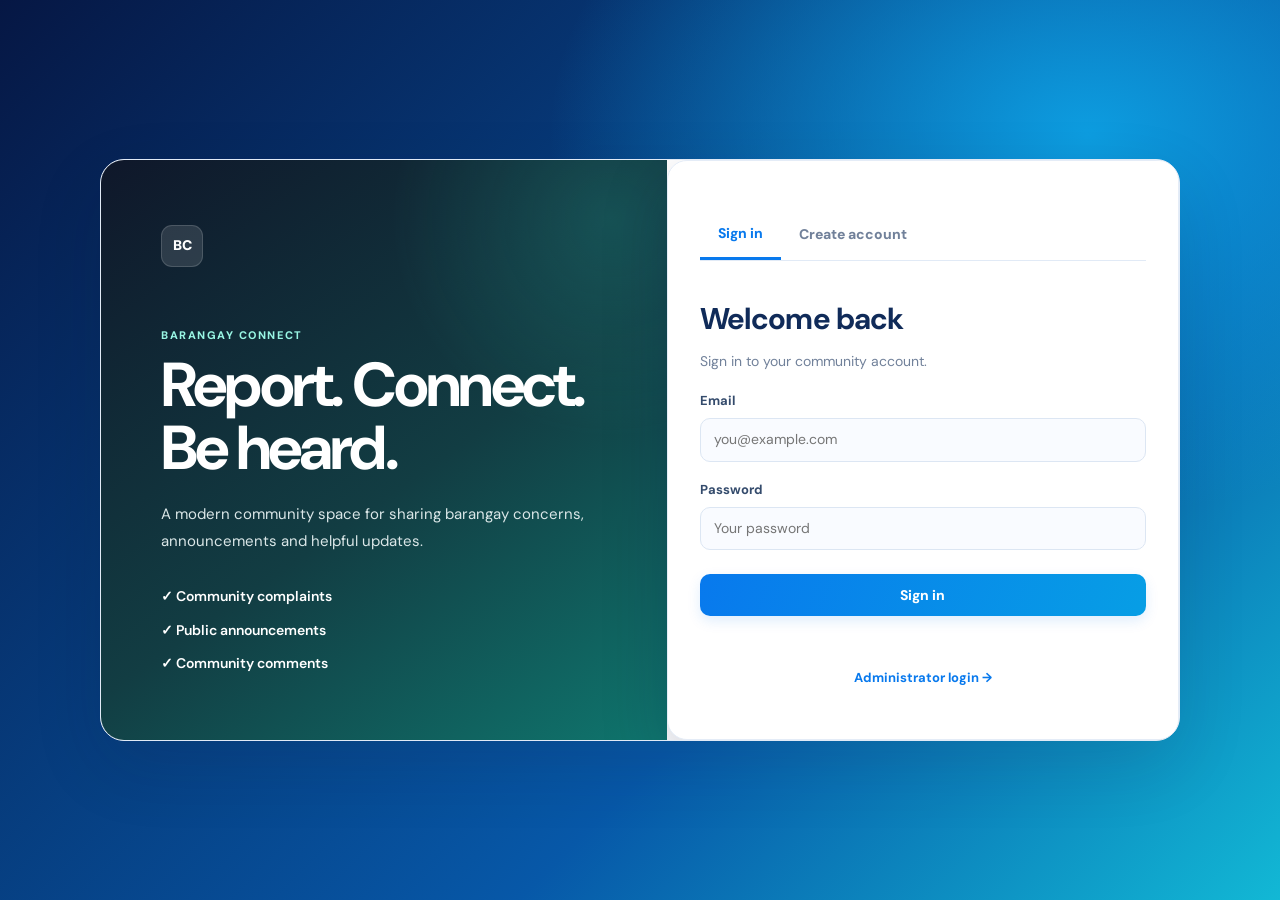
==== frontend/index.html @ c92328ee "Initial Barangay Connect project" ====
<!DOCTYPE html>
<html lang="en">
<head>
  <meta charset="UTF-8">
  <meta name="viewport" content="width=device-width, initial-scale=1.0">
  <title>Barangay Connect</title>
  <link rel="stylesheet" href="style.css">
    <link rel="stylesheet" href="bc-redesign.css">
    <link rel="preconnect" href="https://fonts.googleapis.com">
    <link rel="preconnect" href="https://fonts.gstatic.com" crossorigin>
    <link href="https://fonts.googleapis.com/css2?family=DM+Sans:wght@400;500;600;700;800&display=swap" rel="stylesheet">
</head>
<body class="auth-page">
  <main class="auth-shell">
    <section class="brand-panel">
      <div class="brand-mark">BC</div>
      <p class="eyebrow">BARANGAY CONNECT</p>
      <h1>Report. Connect.<br>Be heard.</h1>
      <p class="brand-copy">A modern community space for sharing barangay concerns, announcements and helpful updates.</p>
      <div class="brand-points">
        <span>✓ Community complaints</span>
        <span>✓ Public announcements</span>
        <span>✓ Community comments</span>
      </div>
    </section>

    <section class="auth-card">
        <div class="tabs">
            <button class="tab active" id="loginTab">Sign in</button>
            <button class="tab" id="registerTab">Create account</button>
        </div>

        <form id="loginForm">
            <h2>Welcome back</h2>
            <p class="muted">Sign in to your community account.</p>
            <label>Email</label>
            <input id="loginEmail" type="email" required placeholder="you@example.com">
            <label>Password</label>
            <input id="loginPassword" type="password" required placeholder="Your password">
            <button class="primary-btn" type="submit">Sign in</button>
            <p class="form-message" id="loginMessage"></p>
        </form>

        <form id="registerForm" class="hidden">
            <h2>Join your community</h2>
            <p class="muted">Create an account to post complaints and comments.</p>
            <label>Full name</label>
            <input id="registerName" required maxlength="80" placeholder="Juan Dela Cruz">
            <label>Email</label>
            <input id="registerEmail" type="email" required placeholder="you@example.com">
            <label>Password</label>
            <input id="registerPassword" type="password" required minlength="6" placeholder="At least 6 characters">
            <button class="primary-btn" type="submit">Create account</button>
            <p class="form-message" id="registerMessage"></p>
        </form>
        <a class="admin-link" href="admin.html">Administrator login →</a>
    </section>
  </main>
  <script src="config.js"></script>
  <script src="auth.js"></script>
</body>
</html>
---- frontend/style.css ----
/* =========================================================
   BARANGAY CONNECT
   PROFESSIONAL CIVIC DESIGN
   Navy � Teal � Emerald
   ========================================================= */

:root {
    --primary: #111111;
    --primary-dark: #000000;
    --primary-light: #f3f3f3;
    --primary-soft: #f7f7f7;
    --navy: #0a0a0a;
    --navy-light: #1a1a1a;
    --navy-soft: #2b2b2b;
    --success: #166534;
    --warning: #92400e;
    --danger: #b91c1c;
    --bg: #f4f4f5;
    --card: #ffffff;
    --ink: #111111;
    --text: #333333;
    --muted: #737373;
    --line: #e4e4e7;
    --soft: #fafafa;
    --radius: 14px;
    --radius-small: 9px;
    --sidebar-width: 240px;
    --topbar-height: 68px;
    --shadow-sm: 0 2px 8px rgba(0, 0, 0, 0.06);
    --shadow-md: 0 8px 24px rgba(0, 0, 0, 0.08);
    --shadow-lg: 0 18px 45px rgba(0, 0, 0, 0.12);
}


/* =========================================================
   RESET
   ========================================================= */

* {
    box-sizing: border-box;
}

html {
    scroll-behavior: smooth;
}

body {
    margin: 0;
    min-height: 100vh;
    background: #181818;
    color: var(--ink);
    font-family: Inter, "Segoe UI", Roboto, Arial, sans-serif;
    font-size: 14px;
    line-height: 1.55;
}

button,
input,
textarea,
select {
    font: inherit;
}

button {
    cursor: pointer;
}

img {
    max-width: 100%;
    display: block;
}

a {
    color: inherit;
    text-decoration: none;
}

.hidden {
    display: none !important;
}

.muted {
    color: var(--muted);
}


/* =========================================================
   GENERAL
   ========================================================= */

.eyebrow {
    margin: 0 0 9px;
    color: var(--primary);
    font-size: 11px;
    font-weight: 800;
    letter-spacing: .14em;
    text-transform: uppercase;
}

.card {
    background: #242424;
    border: 1px solid #353535;
    border-radius: var(--radius);
    box-shadow: var(--shadow-sm);
}


/* =========================================================
   AUTH / LANDING
   ========================================================= */

.auth-page {
    min-height: 100vh;
    display: grid;
    place-items: center;
    padding: 30px;
    background: radial-gradient( circle at 10% 15%, rgba(20, 184, 166, .10), transparent 30% ), radial-gradient( circle at 90% 85%, rgba(15, 118, 110, .08), transparent 30% ), #f3f6f8;
}

.auth-shell {
    width: min(1080px, 100%);
    display: grid;
    grid-template-columns: 1.05fr .95fr;
    overflow: hidden;
    background: #fff;
    border: 1px solid var(--line);
    border-radius: 24px;
    box-shadow: 0 25px 70px rgba(15, 23, 42, .12);
}

.brand-panel {
    padding: 65px 60px;
    color: white;
    background: radial-gradient( circle at 90% 10%, rgba(45, 212, 191, .18), transparent 30% ), linear-gradient( 145deg, #0f172a, #123d43 55%, #0f766e );
}

.brand-mark,
.top-brand span {
    width: 42px;
    height: 42px;
    display: inline-grid;
    place-items: center;
    border-radius: 11px;
    background: rgba(255,255,255,.12);
    border: 1px solid rgba(255,255,255,.15);
    font-weight: 900;
}

.brand-panel .eyebrow {
    margin-top: 60px;
    color: #99f6e4;
}

.brand-panel h1 {
    margin: 0 0 22px;
    font-size: clamp(40px, 5vw, 62px);
    line-height: 1.02;
    letter-spacing: -.045em;
}

.brand-copy {
    max-width: 450px;
    color: #dbe7e8;
    font-size: 15px;
    line-height: 1.75;
}

.brand-points {
    display: grid;
    gap: 12px;
    margin-top: 32px;
    color: white;
    font-weight: 600;
}

    .brand-points div {
        display: flex;
        align-items: center;
        gap: 9px;
    }

.auth-card {
    padding: 55px;
    display: flex;
    flex-direction: column;
    justify-content: center;
}

    .auth-card h2 {
        margin: 15px 0 6px;
        font-size: 30px;
        line-height: 1.2;
        letter-spacing: -.03em;
    }

.tabs {
    display: flex;
    margin-bottom: 25px;
    border-bottom: 1px solid var(--line);
}

.tab {
    padding: 12px 18px;
    border: 0;
    border-bottom: 2px solid transparent;
    background: transparent;
    color: var(--muted);
    font-weight: 800;
}

    .tab:hover {
        color: var(--primary);
    }

    .tab.active {
        color: var(--primary);
        border-bottom-color: var(--primary);
    }


/* =========================================================
   FORMS
   ========================================================= */

label {
    display: block;
    margin: 18px 0 7px;
    color: var(--text);
    font-size: 13px;
    font-weight: 700;
}

input,
textarea,
select {
    width: 100%;
    border: 1px solid var(--line);
    border-radius: 10px;
    outline: none;
    background: #fbfcfd;
    color: var(--ink);
    transition: border-color .2s ease, box-shadow .2s ease, background .2s ease;
}

input,
select {
    min-height: 42px;
    padding: 10px 13px;
}

textarea {
    min-height: 130px;
    padding: 13px 14px;
    resize: vertical;
}

    input:focus,
    textarea:focus,
    select:focus {
        border-color: #5eead4;
        background: white;
        box-shadow: 0 0 0 4px rgba(13, 148, 136, .09);
    }

.form-message {
    min-height: 18px;
    margin: 10px 0 0;
    font-size: 13px;
    font-weight: 600;
}

    .form-message.error {
        color: var(--danger);
    }

    .form-message.success {
        color: var(--success);
    }


/* =========================================================
   BUTTONS
   ========================================================= */

.primary-btn,
.secondary-btn,
.danger-btn,
.icon-btn {
    border-radius: 9px;
    font-weight: 700;
    transition: transform .15s ease, box-shadow .15s ease, background .15s ease, border-color .15s ease;
}

.primary-btn {
    min-height: 42px;
    padding: 10px 17px;
    border: 0;
    background: linear-gradient( 135deg, #0f766e, #0d9488 );
    color: white;
    box-shadow: 0 5px 14px rgba(15, 118, 110, .18);
}

    .primary-btn:hover {
        background: var(--primary-dark);
        transform: translateY(-1px);
        box-shadow: 0 8px 18px rgba(15, 118, 110, .22);
    }

    .primary-btn.small {
        min-height: 36px;
        padding: 8px 13px;
    }

.auth-card .primary-btn {
    width: 100%;
    margin-top: 24px;
}

.secondary-btn {
    min-height: 40px;
    padding: 9px 15px;
    border: 1px solid var(--line);
    background: white;
    color: var(--text);
}

    .secondary-btn:hover {
        background: var(--primary-soft);
        border-color: #99f6e4;
        color: var(--primary);
    }

.danger-btn {
    min-height: 40px;
    padding: 9px 15px;
    border: 1px solid #fecaca;
    background: var(--danger-light);
    color: var(--danger);
}

    .danger-btn:hover {
        background: #fee2e2;
    }

.icon-btn {
    padding: 8px 11px;
    border: 1px solid transparent;
    background: #f1f5f9;
    color: var(--text);
}

    .icon-btn:hover {
        background: #e2e8f0;
    }

.admin-link {
    margin-top: 24px;
    text-align: center;
    color: var(--primary);
    font-size: 13px;
    font-weight: 700;
}

    .admin-link:hover {
        text-decoration: underline;
    }

.admin-badge {
    display: inline-flex;
    align-items: center;
    align-self: flex-start;
    padding: 7px 10px;
    border-radius: 7px;
    background: #f1f5f9;
    color: var(--muted);
    font-size: 10px;
    font-weight: 900;
    letter-spacing: .12em;
}


/* =========================================================
   APP BODY
   ========================================================= */

.app-body {
    min-height: 100vh;
    background: #181818;
}


/* =========================================================
   TOPBAR
   ========================================================= */

.topbar {
    position: sticky;
    top: 0;
    z-index: 1000;
    width: 100%;
    min-height: var(--topbar-height);
    display: flex;
    align-items: center;
    gap: 22px;
    padding: 0 30px;
    background: rgba(255,255,255,.97);
    border-bottom: 1px solid var(--line);
    box-shadow: 0 1px 8px rgba(15,23,42,.04);
    backdrop-filter: blur(14px);
}

.top-brand {
    display: flex;
    align-items: center;
    gap: 10px;
    flex-shrink: 0;
    color: var(--ink);
    font-size: 16px;
    font-weight: 800;
    letter-spacing: -.02em;
}

    .top-brand span {
        width: 38px;
        height: 38px;
        background: linear-gradient( 135deg, #0f172a, #0f766e );
        box-shadow: 0 5px 12px rgba(15,118,110,.20);
    }

.top-search {
    flex: 1;
    width: 100%;
    max-width: 480px;
    height: 42px;
    margin-left: 5px;
    display: flex;
    align-items: center;
    border: 1px solid transparent;
    border-radius: 10px;
    background: #f1f5f7;
    transition: .2s ease;
}

    .top-search:focus-within {
        background: white;
        border-color: #99f6e4;
        box-shadow: 0 0 0 4px rgba(13,148,136,.06);
    }

    .top-search input {
        width: 100%;
        height: 40px;
        border: 0;
        background: transparent;
        box-shadow: none;
    }

        .top-search input:focus {
            box-shadow: none;
        }

.top-user {
    margin-left: auto;
    display: flex;
    align-items: center;
    gap: 11px;
    flex-shrink: 0;
}

.top-user-info {
    display: flex;
    flex-direction: column;
}

    .top-user-info strong {
        font-size: 13px;
    }

    .top-user-info span {
        color: var(--muted);
        font-size: 11px;
    }

.top-user .avatar {
    border: 2px solid #d9f5f0;
    box-shadow: 0 2px 6px rgba(0,0,0,.06);
}

.logout-btn {
    min-height: 38px;
    padding: 8px 13px;
    border: 1px solid var(--line);
    border-radius: 9px;
    background: white;
    color: var(--text);
    font-weight: 600;
    transition: .2s ease;
}

    .logout-btn:hover {
        background: #f8fafc;
        border-color: #cbd5e1;
        color: var(--navy);
    }


/* =========================================================
   AVATARS
   ========================================================= */

.avatar {
    width: 38px;
    height: 38px;
    flex: 0 0 38px;
    display: inline-grid;
    place-items: center;
    overflow: hidden;
    border-radius: 50%;
    background: #dff7f3;
    color: var(--primary);
    font-weight: 900;
}

    .avatar img {
        width: 100%;
        height: 100%;
        object-fit: cover;
    }

    .avatar.large {
        width: 54px;
        height: 54px;
        flex-basis: 54px;
        font-size: 18px;
    }

    .avatar.tiny {
        width: 30px;
        height: 30px;
        flex-basis: 30px;
        font-size: 10px;
    }

.admin-avatar {
    background: #e2e8f0;
    color: var(--navy);
}


/* =========================================================
   MAIN LAYOUT
   ========================================================= */

.layout {
    width: min(1380px, 100%);
    min-height: calc(100vh - var(--topbar-height));
    margin: 0 auto;
    display: grid;
    grid-template-columns: var(--sidebar-width) minmax(0, 1fr);
    gap: 30px;
    padding: 28px 30px 70px;
}

.main-content {
    min-width: 0;
    width: 100%;
    background: #181818;
}


/* =========================================================
   SIDEBAR
   ========================================================= */

.sidebar {
    position: sticky;
    top: 94px;
    align-self: start;
    width: 100%;
    padding: 9px;
    background: white;
    border: 1px solid var(--line);
    border-radius: 15px;
    box-shadow: var(--shadow-sm);
}

.profile-mini {
    padding: 20px 16px;
    border-radius: 13px;
    text-align: center;
    background: linear-gradient( 180deg, #f0fdfa, #ffffff );
}

    .profile-mini .avatar {
        width: 62px;
        height: 62px;
        margin: 0 auto 10px;
        font-size: 20px;
        border: 4px solid #e0f2f1;
    }

    .profile-mini strong {
        display: block;
        font-size: 15px;
    }

.sidebar-title {
    padding: 15px 12px 8px;
    color: var(--muted);
    font-size: 10px;
    font-weight: 800;
    letter-spacing: .12em;
    text-transform: uppercase;
}

.sidebar nav,
.nav-list {
    display: flex;
    flex-direction: column;
    gap: 5px;
    margin-top: 8px;
}

.nav-item,
.sidebar-item {
    width: 100%;
    min-height: 44px;
    display: flex;
    align-items: center;
    gap: 10px;
    padding: 11px 13px;
    border: 0;
    border-radius: 9px;
    background: transparent;
    color: var(--text);
    font-size: 14px;
    font-weight: 600;
    text-align: left;
    transition: background .2s ease, color .2s ease, transform .2s ease;
}

    .nav-item:hover,
    .sidebar-item:hover {
        background: #f0fdfa;
        color: var(--primary);
        transform: translateX(2px);
    }

    .nav-item.active,
    .sidebar-item.active {
        background: linear-gradient( 90deg, #e6fffa, #f0fdfa );
        color: var(--primary);
        box-shadow: inset 3px 0 0 var(--primary);
        font-weight: 700;
    }

.nav-icon {
    width: 20px;
    flex-shrink: 0;
    text-align: center;
}


/* =========================================================
   PAGE HEADINGS
   ========================================================= */

.welcome {
    padding: 5px 0 25px;
}

    .welcome h1,
    .dashboard-heading h1 {
        margin: 0 0 7px;
        color: #111827;
        font-size: 32px;
        font-weight: 800;
        line-height: 1.2;
        letter-spacing: -.04em;
    }

    .welcome .muted,
    .dashboard-heading .muted {
        font-size: 14px;
    }

.page-header,
.report-header {
    display: flex;
    align-items: flex-start;
    justify-content: space-between;
    gap: 20px;
    margin-bottom: 25px;
}

    .page-header h1,
    .page-header h2,
    .report-header h1 {
        margin: 0 0 6px;
        color: var(--ink);
        font-size: 30px;
        line-height: 1.2;
        letter-spacing: -.035em;
    }

    .page-header p,
    .report-header p {
        margin: 0;
        color: var(--muted);
    }

.dashboard-heading {
    padding: 8px 0 25px;
}


/* =========================================================
   COMPOSER
   ========================================================= */

.composer {
    padding: 22px;
    margin-bottom: 20px;
    background: white;
    border: 1px solid var(--line);
    border-radius: 16px;
    box-shadow: var(--shadow-sm);
    transition: .2s ease;
}

    .composer:focus-within {
        border-color: #99f6e4;
        box-shadow: 0 8px 25px rgba(15,118,110,.07);
    }

.composer-head {
    display: flex;
    align-items: center;
    gap: 12px;
}

    .composer-head .avatar {
        width: 42px;
        height: 42px;
    }

.composer textarea {
    min-height: 105px;
    margin-top: 16px;
    background: #f8fafc;
    border-color: #e6eaf0;
    border-radius: 12px;
}

    .composer textarea:focus {
        background: white;
    }

.composer-actions {
    display: flex;
    justify-content: flex-end;
    align-items: center;
    gap: 10px;
    margin-top: 14px;
}


/* =========================================================
   POSTS / COMMUNITY FEED
   ========================================================= */

.feed {
    display: flex;
    flex-direction: column;
    gap: 16px;
}

.post,
.post-card,
.feed-card,
.admin-post {
    padding: 21px;
    margin-bottom: 17px;
    background: white;
    border: 1px solid var(--line);
    border-radius: 16px;
    box-shadow: var(--shadow-sm);
    transition: transform .2s ease, box-shadow .2s ease;
}

    .post:hover,
    .post-card:hover,
    .feed-card:hover {
        transform: translateY(-1px);
        box-shadow: var(--shadow-md);
    }

.post-head,
.post-header {
    display: flex;
    align-items: center;
    gap: 11px;
    margin-bottom: 13px;
}

    .post-head .avatar {
        width: 42px;
        height: 42px;
    }

.post-author {
    min-width: 0;
}

    .post-author strong {
        display: block;
        color: var(--ink);
        font-size: 14px;
    }

    .post-author small,
    .post-date {
        color: var(--muted);
        font-size: 11px;
    }

.more-btn {
    width: 34px;
    height: 34px;
    margin-left: auto;
    border: 0;
    border-radius: 8px;
    background: transparent;
    color: var(--muted);
    transition: .2s ease;
}

    .more-btn:hover {
        background: #f1f5f9;
        color: var(--ink);
    }

.post-content {
    margin: 16px 0;
    color: #303847;
    font-size: 15px;
    line-height: 1.75;
    white-space: pre-wrap;
    overflow-wrap: anywhere;
}

.post-meta {
    padding-bottom: 13px;
    color: #8a94a5;
    font-size: 12px;
}

.post-actions {
    display: flex;
    flex-wrap: wrap;
    gap: 7px;
    padding-top: 13px;
    border-top: 1px solid var(--line);
}

.post-action {
    min-height: 34px;
    padding: 7px 11px;
    border: 0;
    border-radius: 8px;
    background: transparent;
    color: var(--text);
    font-weight: 600;
    transition: .2s ease;
}

    .post-action:hover {
        background: #e6fffa;
        color: var(--primary);
    }


/* =========================================================
   POST IMAGES
   ========================================================= */

.post-image-container,
.admin-post-image,
.profile-post-image {
    margin-top: 15px;
    overflow: hidden;
    border-radius: 12px;
    background: #f3f4f6;
}

    .post-image,
    .post-image-container img,
    .admin-post-image img,
    .profile-post-image img {
        display: block;
        width: 100%;
        max-height: 550px;
        object-fit: cover;
        transition: transform .25s ease;
    }

    .post-image-container:hover .post-image {
        transform: scale(1.01);
    }


/* =========================================================
   COMMENTS
   ========================================================= */

.comments {
    display: flex;
    flex-direction: column;
    gap: 10px;
    padding-top: 14px;
}

.comment {
    display: flex;
    gap: 9px;
    margin: 8px 0;
}

.comment-body {
    min-width: 0;
    padding: 9px 13px;
    border-radius: 13px;
    background: #f1f5f7;
}

    .comment-body strong {
        color: #263044;
        font-size: 12px;
    }

    .comment-body p {
        margin: 2px 0 0;
        color: #3f4858;
        font-size: 13px;
        overflow-wrap: anywhere;
    }

.comment-author {
    color: var(--ink);
    font-size: 12px;
    font-weight: 700;
}

.comment-content {
    margin: 3px 0 0;
    color: var(--text);
    font-size: 13px;
}

.comment-form {
    display: flex;
    gap: 8px;
    margin-top: 15px;
}

    .comment-form input {
        background: #f7f8fa;
        border-radius: 20px;
        padding: 10px 14px;
    }

        .comment-form input:focus {
            background: white;
        }

    .comment-form button {
        flex-shrink: 0;
        padding: 8px 13px;
        border: 0;
        border-radius: 9px;
        background: #e6fffa;
        color: var(--primary);
        font-weight: 700;
    }


/* =========================================================
   STATISTICS
   ========================================================= */

.stats-grid,
.admin-grid,
.dashboard-grid,
.report-stats {
    display: grid;
    gap: 17px;
}

.stats-grid {
    grid-template-columns: repeat(3, minmax(0, 1fr));
    margin-bottom: 24px;
}

.admin-grid,
.dashboard-grid {
    grid-template-columns: repeat(4, minmax(0, 1fr));
}

.stat,
.stat-card,
.report-stat-card {
    position: relative;
    min-width: 0;
    padding: 21px;
    overflow: hidden;
    background: white;
    border: 1px solid var(--line);
    border-radius: 15px;
    box-shadow: var(--shadow-sm);
    transition: .2s ease;
}

    .stat:hover,
    .stat-card:hover,
    .report-stat-card:hover {
        transform: translateY(-2px);
        box-shadow: var(--shadow-md);
    }

    .stat::after {
        content: "";
        position: absolute;
        width: 90px;
        height: 90px;
        right: -25px;
        bottom: -30px;
        border-radius: 50%;
        background: #e6fffa;
    }

    .stat span,
    .stat-label,
    .report-stat-label {
        position: relative;
        z-index: 1;
        display: block;
        margin-bottom: 7px;
        color: var(--muted);
        font-size: 11px;
        font-weight: 700;
        letter-spacing: .04em;
        text-transform: uppercase;
    }

    .stat strong,
    .stat-value,
    .report-stat-value {
        position: relative;
        z-index: 1;
        display: block;
        color: var(--ink);
        font-size: 30px;
        font-weight: 800;
        line-height: 1.1;
    }


/* =========================================================
   ADMIN DASHBOARD
   ========================================================= */

.admin-main {
    width: 100%;
    max-width: 1180px;
    margin: 0 auto;
}

.admin-table-card {
    padding: 24px;
    background: white;
    border: 1px solid var(--line);
    border-radius: 17px;
    box-shadow: var(--shadow-sm);
}

.table-head {
    padding-bottom: 18px;
    border-bottom: 1px solid var(--line);
}

    .table-head h2 {
        margin: 0;
        font-size: 19px;
        letter-spacing: -.02em;
    }

    .table-head p {
        margin: 5px 0 0;
        color: var(--muted);
    }

.admin-post-list {
    display: flex;
    flex-direction: column;
    gap: 14px;
    padding-top: 14px;
}

.admin-row {
    display: flex;
    align-items: flex-start;
    gap: 22px;
    padding: 20px;
    background: white;
    border: 1px solid var(--line);
    border-radius: 13px;
    transition: border-color .2s ease, box-shadow .2s ease;
}

    .admin-row:hover {
        border-color: #cbd5e1;
        box-shadow: 0 5px 18px rgba(15,23,42,.05);
    }

    .admin-row:last-child {
        border-bottom: 1px solid var(--line);
    }

.admin-row-main {
    min-width: 0;
    width: 100%;
    flex: 1;
}

.admin-post-top {
    display: flex;
    align-items: center;
    gap: 10px;
    margin-bottom: 12px;
}

    .admin-post-top strong {
        font-size: 15px;
        color: #1e293b;
    }

    .admin-post-top span {
        font-size: 12px;
        color: var(--muted);
    }

.admin-row-main > p {
    margin: 0 0 16px;
    color: #334155;
    font-size: 14px;
    line-height: 1.65;
    overflow-wrap: anywhere;
}

.admin-row-meta {
    margin-top: 14px;
    font-size: 12px;
    color: var(--muted);
}

.row-actions {
    display: flex;
    gap: 7px;
    flex-shrink: 0;
}

    .row-actions button {
        border-radius: 8px;
    }


/* =========================================================
   COMPLAINT DETAILS
   ========================================================= */

.complaint-details {
    margin: 16px 0;
    padding: 16px;
    display: grid;
    grid-template-columns: repeat(2, minmax(0, 1fr));
    gap: 14px 18px;
    background: #f8fafc;
    border: 1px solid #e2e8f0;
    border-radius: 11px;
}

.complaint-detail {
    min-width: 0;
    display: flex;
    flex-direction: column;
    gap: 4px;
}

.detail-label {
    font-size: 10px;
    font-weight: 800;
    text-transform: uppercase;
    letter-spacing: .06em;
    color: #64748b;
}

.complaint-detail strong {
    font-size: 14px;
    font-weight: 600;
    color: #1e293b;
    word-break: break-word;
}


/* =========================================================
   STATUS
   ========================================================= */

.status-badge {
    width: fit-content;
    display: inline-flex;
    align-items: center;
    justify-content: center;
    padding: 5px 10px;
    border-radius: 999px;
    font-size: 11px;
    font-weight: 750;
}

    .status-badge.pending {
        background: #fff7ed;
        color: #c2410c;
    }

    .status-badge.in-progress,
    .status-badge.progress {
        background: #ecfeff;
        color: #0e7490;
    }

    .status-badge.resolved {
        background: #f0fdf4;
        color: #15803d;
    }


/* =========================================================
   ADMIN COMMENTS
   ========================================================= */

.admin-comments {
    margin-top: 12px;
    display: flex;
    flex-direction: column;
    gap: 8px;
}

.admin-comment {
    display: flex;
    justify-content: space-between;
    align-items: center;
    gap: 12px;
    padding: 9px 12px;
    background: #f8fafc;
    border: 1px solid #edf0f4;
    border-radius: 8px;
    font-size: 13px;
}

    .admin-comment button {
        border: 0;
        background: transparent;
        color: var(--danger);
        cursor: pointer;
        font-size: 12px;
        font-weight: 600;
    }

.admin-comment-form {
    display: flex;
    gap: 8px;
    margin-top: 12px;
}

    .admin-comment-form input {
        flex: 1;
        min-width: 0;
        padding: 10px 12px;
        border: 1px solid #dbe2ea;
        border-radius: 8px;
        outline: none;
    }

        .admin-comment-form input:focus {
            border-color: #5eead4;
        }

    .admin-comment-form button {
        padding: 10px 16px;
        border: 0;
        border-radius: 8px;
        background: var(--primary);
        color: white;
        cursor: pointer;
        font-weight: 600;
    }


/* =========================================================
   ANNOUNCEMENTS
   ========================================================= */

.app-body .announcement-search {
    margin-bottom: 24px !important;
}

.announcement-list,
.portal-list {
    display: flex;
    flex-direction: column;
    gap: 16px;
}

.announcement-card,
.portal-card {
    padding: 21px;
    background: white;
    border: 1px solid var(--line);
    border-radius: 15px;
    box-shadow: var(--shadow-sm);
    transition: .2s ease;
}

    .announcement-card:hover,
    .portal-card:hover {
        transform: translateY(-1px);
        box-shadow: var(--shadow-md);
    }

.announcement-card {
    position: relative;
    border-left: 4px solid var(--primary);
    background: linear-gradient( 135deg, #ffffff, #f0fdfa );
}

    .announcement-card h3,
    .portal-card h3 {
        margin: 0 0 7px;
        color: var(--ink);
        font-size: 17px;
    }

    .announcement-card p,
    .portal-card p {
        margin: 0;
        color: var(--text);
    }

.announcement-meta {
    margin-top: 12px;
    color: var(--muted);
    font-size: 12px;
}

.announcement-label {
    display: inline-flex;
    padding: 5px 10px;
    border-radius: 999px;
    background: #ccfbf1;
    color: #0f766e;
    font-size: 11px;
    font-weight: 700;
}

.announcement-actions {
    display: flex;
    flex-wrap: wrap;
    gap: 8px;
    margin-top: 16px;
}


/* =========================================================
   REPORTS
   ========================================================= */

.reports-main {
    width: 100%;
    max-width: 1250px;
    margin: 0 auto;
    padding: 10px 0 50px;
}

.report-header {
    display: flex;
    align-items: flex-end;
    justify-content: space-between;
    gap: 25px;
    margin-bottom: 28px;
}

    .report-header h1 {
        margin: 0;
        color: var(--ink);
        font-size: 32px;
        font-weight: 800;
        letter-spacing: -.035em;
    }

    .report-header p {
        margin: 7px 0 0;
        color: var(--muted);
        font-size: 14px;
    }

.page-label {
    margin-bottom: 7px;
    color: var(--primary);
    font-size: 11px;
    font-weight: 800;
    letter-spacing: .13em;
}


/* =========================================================
   REPORT FILTER
   ========================================================= */

.report-filter {
    min-width: 120px;
}

    .report-filter label {
        display: block;
        margin: 0 0 6px;
        color: var(--muted);
        font-size: 12px;
        font-weight: 700;
    }

    .report-filter select {
        width: 120px;
        height: 40px;
        padding: 0 12px;
        border: 1px solid var(--line);
        border-radius: 9px;
        background: white;
        color: var(--ink);
        outline: none;
        cursor: pointer;
    }

        .report-filter select:focus {
            border-color: #5eead4;
            box-shadow: 0 0 0 3px rgba(13,148,136,.08);
        }


/* =========================================================
   REPORT STATISTICS
   ========================================================= */

.report-stats {
    display: grid;
    grid-template-columns: repeat(4, minmax(0, 1fr));
    gap: 17px;
    margin-bottom: 20px;
}

.report-stat-card {
    position: relative;
    display: flex;
    align-items: center;
    gap: 15px;
    min-height: 115px;
    padding: 20px;
    overflow: hidden;
    background: white;
    border: 1px solid var(--line);
    border-radius: 15px;
    box-shadow: var(--shadow-sm);
}

    .report-stat-card::before {
        content: "";
        position: absolute;
        left: 0;
        top: 0;
        bottom: 0;
        width: 4px;
        background: var(--primary);
    }

    .report-stat-card.pending::before {
        background: var(--warning);
    }

    .report-stat-card.progress::before {
        background: #0891b2;
    }

    .report-stat-card.resolved::before {
        background: var(--success);
    }

.report-stat-icon {
    width: 48px;
    height: 48px;
    flex: 0 0 48px;
    display: grid;
    place-items: center;
    border-radius: 12px;
    background: #ccfbf1;
    font-size: 20px;
}

.report-stat-card.pending .report-stat-icon {
    background: #fef3c7;
}

.report-stat-card.progress .report-stat-icon {
    background: #cffafe;
}

.report-stat-card.resolved .report-stat-icon {
    background: #dcfce7;
}

.report-stat-card span {
    display: block;
    margin-bottom: 5px;
    color: var(--muted);
    font-size: 12px;
    font-weight: 600;
}

.report-stat-card strong {
    display: block;
    color: var(--ink);
    font-size: 28px;
    font-weight: 800;
    line-height: 1;
}


/* =========================================================
   CHARTS
   ========================================================= */

.charts-grid {
    display: grid;
    grid-template-columns: minmax(0, 1.45fr) minmax(300px, 1fr);
    gap: 18px;
    margin-bottom: 18px;
}

.chart-card {
    min-width: 0;
    padding: 22px;
    background: white;
    border: 1px solid var(--line);
    border-radius: 15px;
    box-shadow: var(--shadow-sm);
}

.chart-large {
    min-height: 405px;
}

.chart-card-header {
    display: flex;
    align-items: flex-start;
    justify-content: space-between;
    gap: 15px;
    margin-bottom: 18px;
}

    .chart-card-header h2 {
        margin: 0;
        color: var(--ink);
        font-size: 16px;
        font-weight: 750;
    }

    .chart-card-header p {
        margin: 5px 0 0;
        color: var(--muted);
        font-size: 12px;
    }

.chart-container {
    position: relative;
    width: 100%;
    height: 300px;
}

.chart-large .chart-container {
    height: 320px;
}

.pie-container {
    height: 290px;
}

.chart-container canvas {
    max-width: 100%;
}


/* =========================================================
   REPORT SUMMARY
   ========================================================= */

.report-summary {
    overflow: hidden;
    margin-top: 18px;
    background: white;
    border: 1px solid var(--line);
    border-radius: 15px;
    box-shadow: var(--shadow-sm);
}

.summary-header {
    padding: 21px 23px;
    border-bottom: 1px solid #e8edf3;
}

    .summary-header h2 {
        margin: 0;
        color: var(--ink);
        font-size: 17px;
        font-weight: 750;
    }

    .summary-header p {
        margin: 5px 0 0;
        color: var(--muted);
        font-size: 12px;
    }

.summary-row {
    display: grid;
    grid-template-columns: minmax(0, 1fr) 110px 150px;
    align-items: center;
    min-height: 58px;
    padding: 12px 23px;
    border-bottom: 1px solid #edf0f4;
    color: #475569;
    font-size: 13px;
}

    .summary-row:last-child {
        border-bottom: none;
    }

.summary-heading {
    min-height: 45px;
    background: #f8fafc;
    color: var(--muted);
    font-size: 11px;
    font-weight: 800;
    text-transform: uppercase;
    letter-spacing: .04em;
}

.summary-row strong {
    color: var(--ink);
    font-size: 14px;
}


/* =========================================================
   PROFILE
   ========================================================= */

.clickable-profile {
    cursor: pointer;
    transition: opacity .2s ease;
}

    .clickable-profile:hover {
        opacity: .75;
    }

.profile-modal {
    position: fixed;
    inset: 0;
    z-index: 2000;
    display: none;
    align-items: center;
    justify-content: center;
    padding: 20px;
    background: rgba(15,23,42,.52);
}

    .profile-modal.show,
    .profile-modal.active {
        display: flex;
    }

.profile-modal-content {
    width: min(680px, 95vw);
    max-height: 85vh;
    overflow-y: auto;
    padding: 30px;
    background: white;
    border: 1px solid var(--line);
    border-radius: 20px;
    box-shadow: var(--shadow-lg);
}

.profile-header {
    display: flex;
    align-items: center;
    gap: 15px;
    padding-bottom: 18px;
    border-bottom: 1px solid var(--line);
}

    .profile-header h2 {
        margin: 0 0 5px;
        font-size: 22px;
    }

    .profile-header p {
        margin: 0;
        color: var(--muted);
    }

.profile-avatar {
    width: 72px;
    height: 72px;
    flex: 0 0 72px;
    display: grid;
    place-items: center;
    overflow: hidden;
    border-radius: 50%;
    background: var(--primary-soft);
    color: var(--primary);
    border: 4px solid #dff7f3;
    font-size: 23px;
    font-weight: 800;
}

    .profile-avatar img {
        width: 100%;
        height: 100%;
        object-fit: cover;
    }

.profile-modal hr {
    border: 0;
    border-top: 1px solid var(--line);
    margin: 20px 0;
}

.profile-post {
    padding: 15px;
    margin-bottom: 12px;
    background: #fafbfc;
    border: 1px solid var(--line);
    border-radius: 12px;
}

    .profile-post:hover {
        background: white;
        box-shadow: var(--shadow-sm);
    }

    .profile-post p {
        margin: 0 0 8px;
        line-height: 1.5;
    }

    .profile-post small {
        color: var(--muted);
    }


/* =========================================================
   IMAGE UPLOAD
   ========================================================= */

.image-upload {
    margin-top: 12px;
    display: flex;
    align-items: center;
    flex-wrap: wrap;
    gap: 10px;
}

.image-upload-btn {
    display: inline-flex;
    align-items: center;
    gap: 8px;
    padding: 9px 14px;
    border: 1px solid #d9dee8;
    border-radius: 9px;
    background: #f7f8fb;
    cursor: pointer;
    font-size: 13px;
    font-weight: 600;
}

    .image-upload-btn:hover {
        background: #eef1f6;
    }

.image-preview-container {
    width: 100%;
    margin-top: 12px;
}

.image-preview {
    display: block;
    width: 100%;
    max-width: 600px;
    max-height: 400px;
    object-fit: cover;
    border: 1px solid var(--line);
    border-radius: 11px;
}

.remove-image-btn {
    margin-top: 8px;
    padding: 7px 12px;
    border: 0;
    border-radius: 8px;
    background: #f0f1f4;
    cursor: pointer;
}


/* =========================================================
   MODALS
   ========================================================= */

.modal {
    position: fixed;
    inset: 0;
    z-index: 2000;
    display: grid;
    place-items: center;
    padding: 20px;
    background: rgba(13,22,38,.50);
}

.modal-card {
    position: relative;
    width: min(520px, 100%);
    padding: 28px;
    background: white;
    border-radius: 18px;
    box-shadow: var(--shadow-lg);
}

    .modal-card h2 {
        margin-top: 0;
    }

.close {
    position: absolute;
    top: 12px;
    right: 16px;
    border: 0;
    background: transparent;
    color: var(--muted);
    font-size: 27px;
}

    .close:hover {
        color: var(--ink);
    }


/* =========================================================
   EMPTY / LOADING
   ========================================================= */

.empty,
.empty-state,
.loading,
.loading-state,
.error-state {
    padding: 45px 20px;
    text-align: center;
    background: white;
    border: 1px dashed var(--line);
    border-radius: 15px;
}

.empty-icon {
    margin-bottom: 10px;
    color: #a7b4c8;
    font-size: 36px;
}

.loading {
    color: var(--muted);
}

.empty-state h3,
.loading-state h3,
.error-state h3 {
    margin: 0 0 6px;
}

.empty-state p,
.loading-state p,
.error-state p {
    margin: 0;
    color: var(--muted);
}

.error-state {
    background: var(--danger-light);
    border-color: #fecaca;
}


/* =========================================================
   TOAST
   ========================================================= */

.toast {
    position: fixed;
    right: 25px;
    bottom: 25px;
    z-index: 3000;
    padding: 13px 18px;
    border-radius: 10px;
    background: var(--navy);
    color: white;
    box-shadow: var(--shadow-lg);
    transform: translateY(20px);
    opacity: 0;
    pointer-events: none;
    transition: .2s ease;
}

    .toast.show {
        transform: translateY(0);
        opacity: 1;
    }


/* =========================================================
   COMPLAINT FORM
   ========================================================= */

.complaint-form-grid {
    display: grid;
    grid-template-columns: repeat(2, minmax(0, 1fr));
    gap: 16px;
    margin-top: 20px;
}

.form-group {
    display: flex;
    flex-direction: column;
    gap: 7px;
}

    .form-group label {
        margin: 0;
        font-size: 13px;
        font-weight: 700;
        color: #344054;
    }

    .form-group input,
    .form-group select,
    .form-group textarea {
        width: 100%;
        box-sizing: border-box;
        border: 1px solid #d0d5dd;
        border-radius: 9px;
        background: #fff;
        padding: 11px 13px;
        font: inherit;
        color: #101828;
        outline: none;
        transition: border-color .2s ease, box-shadow .2s ease;
    }

        .form-group input:focus,
        .form-group select:focus,
        .form-group textarea:focus {
            border-color: var(--primary);
            box-shadow: 0 0 0 3px rgba(13,148,136,.10);
        }

.complaint-description {
    margin-top: 18px;
}

    .complaint-description textarea {
        min-height: 130px;
        resize: vertical;
    }


/* =========================================================
   COMPLAINT STATUS INFO
   ========================================================= */

.complaint-status-info {
    display: flex;
    align-items: center;
    gap: 10px;
    flex-wrap: wrap;
    margin-top: 20px;
    padding: 12px 14px;
    border: 1px solid #e4e7ec;
    border-radius: 9px;
    background: #f8fafc;
}

.status-label {
    font-size: 13px;
    font-weight: 700;
    color: #344054;
}

.complaint-status-info small {
    width: 100%;
    color: #667085;
    font-size: 12px;
}


/* =========================================================
   RESPONSIVE � 1100
   ========================================================= */

@media (max-width: 1100px) {

    .layout {
        grid-template-columns: 210px minmax(0, 1fr);
        gap: 20px;
        padding: 22px;
    }

    .admin-grid,
    .dashboard-grid,
    .report-stats {
        grid-template-columns: repeat(2, minmax(0, 1fr));
    }

    .charts-grid {
        grid-template-columns: 1fr;
    }

    .chart-card.full-width {
        grid-column: auto;
    }
}


/* =========================================================
   RESPONSIVE � 850
   ========================================================= */

@media (max-width: 850px) {

    .topbar {
        min-height: 65px;
        padding: 10px 16px;
        flex-wrap: wrap;
        gap: 10px;
    }

    .top-brand {
        flex: 1;
    }

    .top-search {
        order: 3;
        flex: 1 0 100%;
        max-width: none;
        margin: 0;
    }

    .top-user-info {
        display: none;
    }

    .layout {
        display: block;
        width: 100%;
        padding: 16px 14px 50px;
    }

    .sidebar {
        position: static;
        width: 100%;
        margin-bottom: 16px;
        padding: 8px;
        overflow: hidden;
    }

    .profile-mini,
    .sidebar-title {
        display: none;
    }

    .sidebar nav,
    .nav-list {
        display: flex;
        flex-direction: row;
        overflow-x: auto;
        gap: 6px;
        margin: 0;
        padding-bottom: 2px;
        scrollbar-width: none;
    }

        .sidebar nav::-webkit-scrollbar,
        .nav-list::-webkit-scrollbar {
            display: none;
        }

    .nav-item,
    .sidebar-item {
        width: auto;
        flex: 0 0 auto;
        white-space: nowrap;
    }


    .page-header,
    .report-header {
        flex-direction: column;
    }

    .reports-main,
    .admin-main {
        max-width: none;
    }

    .stats-grid,
    .admin-grid,
    .dashboard-grid,
    .report-stats {
        grid-template-columns: repeat(2, minmax(0, 1fr));
    }

    .auth-shell {
        grid-template-columns: 1fr;
    }

    .brand-panel {
        padding: 45px 35px;
    }

        .brand-panel .eyebrow {
            margin-top: 35px;
        }

    .auth-card {
        padding: 40px 35px;
    }

    .admin-row {
        flex-direction: column;
    }

    .row-actions {
        width: 100%;
    }

        .row-actions button {
            flex: 1;
        }
}


/* =========================================================
   RESPONSIVE � 700
   ========================================================= */

@media (max-width: 700px) {

    .complaint-form-grid {
        grid-template-columns: 1fr;
    }

    .complaint-details {
        grid-template-columns: 1fr;
    }

    .admin-comment-form {
        flex-direction: column;
    }

        .admin-comment-form button {
            width: 100%;
        }

    .report-header {
        align-items: stretch;
    }

    .report-filter {
        width: 100%;
    }

        .report-filter select {
            width: 100%;
        }

    .report-stats {
        grid-template-columns: 1fr;
    }

    .chart-container,
    .chart-large .chart-container,
    .pie-container {
        height: 260px;
    }

    .summary-row {
        grid-template-columns: minmax(0, 1fr) 70px;
        gap: 8px;
        padding: 12px 16px;
    }

        .summary-row span:last-child {
            grid-column: 1 / -1;
            color: var(--muted);
            font-size: 11px;
        }

    .summary-heading {
        display: none;
    }
}


/* =========================================================
   RESPONSIVE � 600
   ========================================================= */

@media (max-width: 600px) {

    body {
        font-size: 13px;
    }

    .topbar {
        padding: 9px 12px;
    }

    .top-brand {
        font-size: 14px;
    }

        .top-brand span {
            width: 35px;
            height: 35px;
        }

    .layout {
        padding: 12px 10px 40px;
    }

    .welcome h1,
    .dashboard-heading h1 {
        font-size: 26px;
    }

    .page-header h1,
    .page-header h2,
    .report-header h1 {
        font-size: 24px;
    }

    .stats-grid,
    .admin-grid,
    .dashboard-grid,
    .report-stats {
        grid-template-columns: 1fr;
    }

    .post,
    .post-card,
    .feed-card,
    .admin-post,
    .composer,
    .announcement-card,
    .portal-card,
    .chart-card,
    .stat,
    .stat-card,
    .report-stat-card {
        padding: 16px;
    }

    .post-content {
        font-size: 14px;
    }

    .composer textarea {
        min-height: 90px;
    }

    .chart-container {
        height: 250px;
    }

    .pie-container {
        height: 240px;
    }

    .profile-modal-content {
        width: 100%;
        max-height: 90vh;
        padding: 20px;
        border-radius: 16px;
    }

    .profile-avatar {
        width: 60px;
        height: 60px;
        flex-basis: 60px;
    }

    .brand-panel {
        padding: 35px 25px;
    }

        .brand-panel h1 {
            font-size: 40px;
        }

    .auth-card {
        padding: 30px 22px;
    }

        .auth-card h2 {
            font-size: 26px;
        }

    .toast {
        left: 15px;
        right: 15px;
        bottom: 15px;
    }
}


/* =========================================================
   RESPONSIVE � 480
   ========================================================= */

@media (max-width: 480px) {

    .logout-btn {
        padding: 7px 9px;
        font-size: 11px;
    }

    .brand-panel h1 {
        font-size: 35px;
    }

    .auth-card {
        padding: 25px 18px;
    }

    .report-stat-card {
        min-height: 95px;
    }

    .report-stat-icon {
        width: 43px;
        height: 43px;
        flex-basis: 43px;
    }

    .report-stat-card strong {
        font-size: 25px;
    }

    .chart-card-header h2 {
        font-size: 15px;
    }

    .chart-container,
    .chart-large .chart-container,
    .pie-container {
        height: 230px;
    }

    .report-stat-value,
    .stat-value {
        font-size: 25px;
    }
}


/* =========================================================
   VERY SMALL PHONES
   ========================================================= */

@media (max-width: 400px) {

    .top-search {
        order: 3;
    }

    .logout-btn {
        padding: 7px 9px;
        font-size: 11px;
    }

    .brand-panel h1 {
        font-size: 35px;
    }

    .auth-card {
        padding: 25px 18px;
    }
}


/* =========================================================
   BARANGAY CONNECT � PROFESSIONAL DASHBOARD COLORS
   Dashboard + Admin Dashboard Enhancement
   ========================================================= */

/* ---------------------------------------------------------
   GLOBAL BACKGROUND
   --------------------------------------------------------- */

.app-body {
    background: radial-gradient( circle at 0% 0%, rgba(20, 184, 166, 0.07), transparent 28% ), #f4f7f9;
}


/* ---------------------------------------------------------
   TOPBAR � PROFESSIONAL
   --------------------------------------------------------- */

.topbar {
    background: rgba(255, 255, 255, 0.96);
    border-bottom: 1px solid #dbe5e8;
    box-shadow: 0 3px 18px rgba(15, 23, 42, 0.06);
}

.top-brand {
    color: #0f172a;
}

    .top-brand span {
        background: linear-gradient( 135deg, #0f172a 0%, #115e59 55%, #0f766e 100% );
        color: white;
        box-shadow: 0 5px 15px rgba(15, 118, 110, 0.22), inset 0 1px 0 rgba(255,255,255,.18);
    }

.top-search {
    background: #f1f5f7;
    border: 1px solid #e3eaed;
}

    .top-search:hover {
        background: #ffffff;
        border-color: #cbd5dc;
    }

    .top-search:focus-within {
        border-color: #2dd4bf;
        box-shadow: 0 0 0 4px rgba(20, 184, 166, 0.09);
    }

.logout-btn {
    background: #ffffff;
    border: 1px solid #d9e2e6;
    color: #334155;
}

    .logout-btn:hover {
        background: #fef2f2;
        border-color: #fecaca;
        color: #dc2626;
    }


/* ---------------------------------------------------------
   RESIDENT SIDEBAR
   --------------------------------------------------------- */

.sidebar {
    background: #ffffff;
    border: 1px solid #dce5e8;
    box-shadow: 0 5px 20px rgba(15, 23, 42, 0.055);
}

.profile-mini {
    background: linear-gradient( 145deg, #ecfdf5 0%, #f0fdfa 55%, #ffffff 100% );
    border: 1px solid #d5f3ed;
}

    .profile-mini strong {
        color: #172033;
    }

    .profile-mini .avatar {
        background: linear-gradient( 135deg, #ccfbf1, #99f6e4 );
        color: #0f766e;
        border-color: #d5f3ed;
    }

.sidebar-title {
    color: #94a3b8;
}

.nav-item,
.sidebar-item {
    color: #ffffff;
}

    .nav-item:hover,
    .sidebar-item:hover {
        background: #f0fdfa;
        color: #0f766e;
    }

    .nav-item.active,
    .sidebar-item.active {
        background: linear-gradient( 90deg, #ccfbf1 0%, #ecfdf5 100% );
        color: #0f766e;
        box-shadow: inset 4px 0 0 #0f766e;
    }


/* ---------------------------------------------------------
   DASHBOARD HEADER
   --------------------------------------------------------- */

.welcome,
.dashboard-heading {
    position: relative;
}

    .welcome h1,
    .dashboard-heading h1 {
        color: #0f172a;
    }

    .welcome .muted,
    .dashboard-heading .muted {
        color: #64748b;
    }


/* ---------------------------------------------------------
   COMPLAINT COMPOSER
   --------------------------------------------------------- */

.composer {
    position: relative;
    overflow: hidden;
    background: #ffffff;
    border: 1px solid #dce7e8;
    box-shadow: 0 6px 24px rgba(15, 23, 42, 0.055);
}

    .composer::before {
        content: "";
        position: absolute;
        left: 0;
        top: 0;
        width: 100%;
        height: 4px;
        background: linear-gradient( 90deg, #0f766e, #14b8a6, #2dd4bf );
    }

.composer-head strong {
    color: #172033;
}

.composer textarea {
    background: #f8fafc;
    border-color: #e2e8f0;
}

    .composer textarea:hover {
        border-color: #cbd5e1;
    }

    .composer textarea:focus {
        border-color: #14b8a6;
        box-shadow: 0 0 0 4px rgba(20,184,166,.08);
    }


/* ---------------------------------------------------------
   COMPLAINT FORM
   --------------------------------------------------------- */

.complaint-form-grid {
    background: #f8fafc;
    padding: 18px;
    border-radius: 12px;
    border: 1px solid #edf2f4;
}

.form-group label {
    color: #334155;
}

.form-group input,
.form-group select,
.form-group textarea {
    background: #ffffff;
    border-color: #d6e0e4;
}

    .form-group input:hover,
    .form-group select:hover,
    .form-group textarea:hover {
        border-color: #b9c9ce;
    }

    .form-group input:focus,
    .form-group select:focus,
    .form-group textarea:focus {
        border-color: #14b8a6;
        box-shadow: 0 0 0 4px rgba(20,184,166,.09);
    }


/* ---------------------------------------------------------
   SUBMIT BUTTON
   --------------------------------------------------------- */

.primary-btn {
    background: linear-gradient( 135deg, #0f766e 0%, #0d9488 50%, #14b8a6 100% );
    box-shadow: 0 6px 15px rgba(15,118,110,.20);
}

    .primary-btn:hover {
        background: linear-gradient( 135deg, #115e59, #0f766e );
    }


/* ---------------------------------------------------------
   FEED CARDS
   --------------------------------------------------------- */

.feed {
    gap: 18px;
}

.post,
.post-card,
.feed-card {
    background: #ffffff;
    border: 1px solid #dfe7ea;
    box-shadow: 0 4px 16px rgba(15, 23, 42, 0.045);
}

    .post:hover,
    .post-card:hover,
    .feed-card:hover {
        border-color: #cbdfe0;
        box-shadow: 0 10px 28px rgba(15, 23, 42, 0.075);
    }

.post-author strong {
    color: #172033;
}

.post-content {
    color: #334155;
}

.post-actions {
    border-top-color: #edf1f3;
}

.post-action:hover {
    background: #ccfbf1;
    color: #0f766e;
}


/* ---------------------------------------------------------
   STATUS COLORS
   --------------------------------------------------------- */

.status-badge.pending {
    background: #fff7ed;
    color: #c2410c;
    border: 1px solid #fed7aa;
}

.status-badge.in-progress,
.status-badge.progress {
    background: #ecfeff;
    color: #0e7490;
    border: 1px solid #a5f3fc;
}

.status-badge.resolved {
    background: #f0fdf4;
    color: #15803d;
    border: 1px solid #bbf7d0;
}


/* ---------------------------------------------------------
   STATUS INFORMATION BOX
   --------------------------------------------------------- */

.complaint-status-info {
    background: linear-gradient( 135deg, #f8fafc, #f0fdfa );
    border-color: #d9ecea;
}

.status-label {
    color: #334155;
}


/* ---------------------------------------------------------
   COMMENTS
   --------------------------------------------------------- */

.comment-body {
    background: #f1f5f7;
    border: 1px solid #e8edef;
}

    .comment-body strong {
        color: #1e293b;
    }

    .comment-body p {
        color: #475569;
    }

.comment-form input {
    background: #f8fafc;
    border-color: #dce4e8;
}

    .comment-form input:focus {
        border-color: #14b8a6;
    }

.comment-form button {
    background: #ccfbf1;
    color: #0f766e;
}

    .comment-form button:hover {
        background: #99f6e4;
    }


/* =========================================================
   ADMIN DASHBOARD
   ========================================================= */

/* Admin gets a slightly darker blue/navy identity */

.admin-dashboard,
.admin-main {
    --admin-primary: #2563eb;
    --admin-primary-dark: #1d4ed8;
    --admin-primary-light: #eff6ff;
    --admin-border: #dbe3ee;
}


/* Admin background */

.app-body:has(.admin-main) {
    background: radial-gradient( circle at 100% 0%, rgba(37, 99, 235, 0.07), transparent 30% ), #f4f7fb;
}


    /* Admin sidebar */

    .app-body:has(.admin-main) .sidebar {
        border-color: #d9e2ef;
        box-shadow: 0 6px 22px rgba(15, 23, 42, 0.065);
    }

    .app-body:has(.admin-main) .profile-mini {
        background: linear-gradient( 145deg, #eff6ff, #f8fafc );
        border-color: #dbeafe;
    }

        .app-body:has(.admin-main) .profile-mini .avatar {
            background: linear-gradient( 135deg, #dbeafe, #bfdbfe );
            color: #1d4ed8;
            border-color: #dbeafe;
        }

    .app-body:has(.admin-main) .nav-item:hover,
    .app-body:has(.admin-main) .sidebar-item:hover {
        background: #eff6ff;
        color: #2563eb;
    }

    .app-body:has(.admin-main) .nav-item.active,
    .app-body:has(.admin-main) .sidebar-item.active {
        background: linear-gradient( 90deg, #dbeafe, #eff6ff );
        color: #1d4ed8;
        box-shadow: inset 4px 0 0 #2563eb;
    }


/* Admin page header */

.admin-main .dashboard-heading {
    padding-bottom: 28px;
}

    .admin-main .dashboard-heading .eyebrow {
        color: #2563eb;
    }

    .admin-main .dashboard-heading h1 {
        color: #0f172a;
    }

    .admin-main .dashboard-heading .muted {
        color: #64748b;
    }


/* Admin stats */

.admin-main .stats-grid {
    gap: 18px;
}

.admin-main .stat {
    position: relative;
    min-height: 125px;
    overflow: hidden;
    border: 1px solid #dce5ef;
    background: #ffffff;
    box-shadow: 0 5px 18px rgba(15, 23, 42, 0.055);
}

    .admin-main .stat::before {
        content: "";
        position: absolute;
        left: 0;
        top: 0;
        bottom: 0;
        width: 5px;
        background: #2563eb;
    }

    .admin-main .stat:nth-child(2)::before {
        background: #0d9488;
    }

    .admin-main .stat:nth-child(3)::before {
        background: #7c3aed;
    }

    .admin-main .stat::after {
        width: 110px;
        height: 110px;
        right: -35px;
        bottom: -40px;
        background: #eff6ff;
    }

    .admin-main .stat:nth-child(2)::after {
        background: #ecfdf5;
    }

    .admin-main .stat:nth-child(3)::after {
        background: #f5f3ff;
    }

    .admin-main .stat span {
        color: #64748b;
    }

    .admin-main .stat strong {
        color: #0f172a;
    }


/* Admin posts container */

.admin-table-card {
    background: #ffffff;
    border: 1px solid #dbe4ed;
    box-shadow: 0 7px 25px rgba(15, 23, 42, 0.055);
}

    .admin-table-card .table-head {
        border-bottom-color: #e5eaf0;
    }

        .admin-table-card .table-head h2 {
            color: #172033;
        }

        .admin-table-card .table-head p {
            color: #64748b;
        }


/* Admin rows */

.admin-row {
    background: #ffffff;
    border: 1px solid #e0e7ef;
    box-shadow: 0 2px 8px rgba(15,23,42,.025);
}

    .admin-row:hover {
        border-color: #bfdbfe;
        box-shadow: 0 7px 20px rgba(37,99,235,.07);
    }

.admin-post-top strong {
    color: #172033;
}

.admin-row-main > p {
    color: #475569;
}


/* Admin complaint details */

.complaint-details {
    background: linear-gradient( 135deg, #f8fafc, #f8fbff );
    border-color: #dce5ef;
}

.complaint-detail strong {
    color: #1e293b;
}


/* Admin status select */

.admin-row select {
    border-color: #d4dde7;
    background: #ffffff;
}

    .admin-row select:focus {
        border-color: #2563eb;
        box-shadow: 0 0 0 3px rgba(37,99,235,.09);
    }


/* Admin buttons */

.admin-main .primary-btn {
    background: linear-gradient( 135deg, #2563eb, #1d4ed8 );
    box-shadow: 0 6px 15px rgba(37,99,235,.20);
}

    .admin-main .primary-btn:hover {
        background: linear-gradient( 135deg, #1d4ed8, #1e40af );
    }

.admin-main .secondary-btn:hover {
    background: #eff6ff;
    border-color: #bfdbfe;
    color: #2563eb;
}


/* Admin comments */

.admin-comment {
    background: #f8fafc;
    border-color: #e5eaf0;
}

.admin-comment-form button {
    background: #2563eb;
}

    .admin-comment-form button:hover {
        background: #1d4ed8;
    }


/* ---------------------------------------------------------
   ANNOUNCEMENTS
   --------------------------------------------------------- */

.announcement-card {
    border-left: 4px solid #0f766e;
    background: linear-gradient( 135deg, #ffffff 0%, #f0fdfa 100% );
}

.announcement-label {
    background: #ccfbf1;
    color: #0f766e;
}


/* ---------------------------------------------------------
   ADMIN ANNOUNCEMENTS
   --------------------------------------------------------- */

.app-body:has(.admin-main) .announcement-card {
    border-left-color: #2563eb;
    background: linear-gradient( 135deg, #ffffff, #eff6ff );
}

.app-body:has(.admin-main) .announcement-label {
    background: #dbeafe;
    color: #1d4ed8;
}


/* ---------------------------------------------------------
   REPORT CARDS
   --------------------------------------------------------- */

.report-stat-card {
    border-color: #dce5ed;
    box-shadow: 0 5px 18px rgba(15,23,42,.05);
}

    .report-stat-card::before {
        width: 5px;
    }

    .report-stat-card.pending::before {
        background: #f59e0b;
    }

    .report-stat-card.progress::before {
        background: #0891b2;
    }

    .report-stat-card.resolved::before {
        background: #16a34a;
    }

.report-stat-icon {
    background: #ccfbf1;
}

.report-stat-card.pending .report-stat-icon {
    background: #fef3c7;
}

.report-stat-card.progress .report-stat-icon {
    background: #cffafe;
}

.report-stat-card.resolved .report-stat-icon {
    background: #dcfce7;
}


/* ---------------------------------------------------------
   CHART CARDS
   --------------------------------------------------------- */

.chart-card {
    background: #ffffff;
    border-color: #dce5ed;
    box-shadow: 0 5px 18px rgba(15,23,42,.05);
}

.chart-card-header h2 {
    color: #172033;
}


/* ---------------------------------------------------------
   MODALS
   --------------------------------------------------------- */

.modal {
    background: rgba(15, 23, 42, .58);
    backdrop-filter: blur(3px);
}

.modal-card {
    border: 1px solid #dce5eb;
    box-shadow: 0 25px 70px rgba(15,23,42,.22);
}


/* ---------------------------------------------------------
   TOAST
   --------------------------------------------------------- */

.toast {
    background: linear-gradient( 135deg, #0f172a, #1e293b );
    border-left: 4px solid #14b8a6;
}


/* ---------------------------------------------------------
   IMAGE UPLOAD
   --------------------------------------------------------- */

.image-upload-btn {
    background: #f8fafc;
    border-color: #d9e2e7;
    color: #475569;
}

    .image-upload-btn:hover {
        background: #f0fdfa;
        border-color: #99f6e4;
        color: #0f766e;
    }


/* ---------------------------------------------------------
   EMPTY / LOADING
   --------------------------------------------------------- */

.empty,
.empty-state,
.loading,
.loading-state {
    background: #ffffff;
    border-color: #dce5e8;
}

.empty-icon {
    color: #94a3b8;
}


/* ---------------------------------------------------------
   ADMIN LOADING / EMPTY
   --------------------------------------------------------- */

.admin-main .empty-state,
.admin-main .loading-state {
    background: #ffffff;
    border-color: #dbe4ed;
}

.admin-main .empty-icon {
    color: #93c5fd;
}


/* =========================================================
   EXTRA VISUAL DETAILS
   ========================================================= */

/* Small colored line under active page */

.nav-item.active::after,
.sidebar-item.active::after {
    content: "";
    margin-left: auto;
    width: 6px;
    height: 6px;
    border-radius: 50%;
    background: currentColor;
}


/* Card transitions */

.card,
.stat,
.stat-card,
.report-stat-card,
.chart-card,
.admin-row,
.announcement-card,
.portal-card,
.post,
.post-card,
.feed-card,
.composer {
    transition: transform .2s ease, box-shadow .2s ease, border-color .2s ease;
}


/* Better selection color */

::selection {
    background: #99f6e4;
    color: #134e4a;
}


/* Scrollbar */

::-webkit-scrollbar {
    width: 8px;
    height: 8px;
}

::-webkit-scrollbar-track {
    background: #f1f5f7;
}

::-webkit-scrollbar-thumb {
    background: #cbd5dc;
    border-radius: 10px;
}

    ::-webkit-scrollbar-thumb:hover {
        background: #94a3b8;
    }


/* =========================================================
   RESPONSIVE COLOR PRESERVATION
   ========================================================= */

@media (max-width: 850px) {

    .sidebar {
        box-shadow: 0 4px 15px rgba(15,23,42,.05);
    }

    .nav-item.active,
    .sidebar-item.active {
        box-shadow: inset 0 -3px 0 currentColor;
    }
}

/* =========================================================
   BARANGAY CONNECT � TEAL BACKGROUND
   RESIDENT + ADMIN DASHBOARD
   ========================================================= */

body.app-body {
    min-height: 100vh !important;
    background: #087F8C !important;
    color: #EFFFFF;
}

/* Main layout */
.app-body .layout,
.app-body .main-content {
    background: transparent !important;
}

/* Topbar */
.app-body .topbar {
    background: #056873 !important;
    color: #FFFFFF !important;
    border-bottom: 1px solid rgba(255,255,255,0.15) !important;
}

/* Sidebar */
.app-body .sidebar {
    background: #056873 !important;
    color: #FFFFFF !important;
    border-right: 1px solid rgba(255,255,255,0.15) !important;
}

    /* Sidebar text */
    .app-body .sidebar .nav-link {
        color: #DFFFFF !important;
    }

        .app-body .sidebar .nav-link:hover {
            background: #0A94A1 !important;
            color: #FFFFFF !important;
        }

        /* Active menu */
        .app-body .sidebar .nav-link.active {
            background: #D9FAFA !important;
            color: #056873 !important;
        }

            .app-body .sidebar .nav-link.active * {
                color: #056873 !important;
            }

/* Cards */
.app-body .card,
.app-body .composer,
.app-body .post,
.app-body .stat,
.app-body .admin-table-card,
.app-body .admin-row,
.app-body .announcement-card,
.app-body .chart-card {
    background: #FFFFFF !important;
    color: #183B43 !important;
    border: none !important;
    box-shadow: 0 8px 25px rgba(0,0,0,0.15);
}

    /* Card text */
    .app-body .card h1,
    .app-body .card h2,
    .app-body .card h3,
    .app-body .card h4,
    .app-body .card strong,
    .app-body .composer h1,
    .app-body .composer h2,
    .app-body .composer h3,
    .app-body .composer strong,
    .app-body .post strong {
        color: #164650 !important;
    }

    /* Normal text */
    .app-body .card p,
    .app-body .composer p,
    .app-body .post p,
    .app-body .muted {
        color: #164650 !important;
    }

/* Inputs */
.app-body input,
.app-body textarea,
.app-body select {
    background: #F3FBFB !important;
    color: #173F47 !important;
    border: 1px solid #A8DADC !important;
}

    .app-body input::placeholder,
    .app-body textarea::placeholder {
        color: #75959C !important;
    }

/* Buttons */
.app-body .primary-btn {
    background: #087F8C !important;
    color: #FFFFFF !important;
}

    .app-body .primary-btn:hover {
        background: #056873 !important;
    }

/* Secondary buttons */
.app-body .secondary-btn {
    background: #E1F6F7 !important;
    color: #056873 !important;
    border: 1px solid #A8DADC !important;
}

/* Profile */
.app-body .profile-mini {
    background: #FFFFFF !important;
    color: #173F47 !important;
}

    .app-body .profile-mini strong {
        color: #173F47 !important;
    }

    .app-body .profile-mini small {
        color: #52727A !important;
    }

    /* Avatar */
    .app-body .profile-mini .avatar {
        background: #D9F5F6 !important;
        color: #087F8C !important;
        border: 3px solid #A8DADC !important;
    }

/* Top search */
.app-body .top-search {
    background: #FFFFFF !important;
    border: 1px solid #A8DADC !important;
}

    .app-body .top-search input {
        color: #173F47 !important;
    }

        .app-body .top-search input::placeholder {
            color: #75959C !important;
        }

/* Admin table */
.app-body .table-head {
    background: #E8F8F8 !important;
    color: #164650 !important;
}

.app-body .admin-row:hover {
    background: #F0FBFB !important;
}

/* Status badges */
.app-body .status-pending {
    background: #FFF4E5 !important;
    color: #B45309 !important;
}

.app-body .status-progress {
    background: #E0F2FE !important;
    color: #0369A1 !important;
}

.app-body .status-resolved {
    background: #DCFCE7 !important;
    color: #15803D !important;
}

/* Modal */
.app-body .modal-card {
    background: #FFFFFF !important;
    color: #173F47 !important;
}

/* Scrollbar */
.app-body ::-webkit-scrollbar-track {
    background: #056873;
}

.app-body ::-webkit-scrollbar-thumb {
    background: #34AEB7;
}

    .app-body ::-webkit-scrollbar-thumb:hover {
        background: #D9FAFA;
    }



.app-body .sidebar .nav-link,
.app-body .sidebar .nav-link span,
.app-body .sidebar .nav-link i,
.app-body .sidebar .nav-link svg {
    color: #FFFFFF !important;
}

    /* Keep white when hovering */
    .app-body .sidebar .nav-link:hover,
    .app-body .sidebar .nav-link:hover span,
    .app-body .sidebar .nav-link:hover i,
    .app-body .sidebar .nav-link:hover svg {
        color: #FFFFFF !important;
    }

/* =========================================
   COMPLAINT STATUS PAGE
========================================= */

.status-summary {
    display: grid;
    grid-template-columns: repeat(3, 1fr);
    gap: 18px;
    margin-bottom: 20px;
}

.status-summary-card {
    display: flex;
    align-items: center;
    gap: 15px;
    padding: 20px;
    background: #102A47;
    border: 1px solid rgba(255,255,255,.10);
    border-radius: 15px;
    cursor: pointer;
    transition: .2s ease;
}

    .status-summary-card:hover {
        transform: translateY(-2px);
        border-color: #38BDF8;
    }

    .status-summary-card strong {
        display: block;
        color: #FFFFFF;
        font-size: 27px;
    }

    .status-summary-card span {
        color: #BFD7EE;
        font-size: 13px;
    }

.status-summary-icon {
    width: 48px;
    height: 48px;
    display: flex;
    align-items: center;
    justify-content: center;
    border-radius: 12px;
    font-size: 22px;
}

.pending-icon {
    background: rgba(245,158,11,.15);
}

.progress-icon {
    background: rgba(59,130,246,.15);
}

.resolved-icon {
    background: rgba(34,197,94,.15);
}


/* FILTER */

.status-filter-card {
    display: flex;
    align-items: end;
    justify-content: space-between;
    padding: 18px;
    margin-bottom: 20px;
    background: #102A47;
    border: 1px solid rgba(255,255,255,.10);
    border-radius: 14px;
}

    .status-filter-card label {
        display: block;
        margin-bottom: 7px;
        color: #FFFFFF;
        font-weight: 700;
    }

    .status-filter-card select {
        min-width: 220px;
        padding: 11px 14px;
        background: #0C223B;
        color: #FFFFFF;
        border: 1px solid #3B82F6;
        border-radius: 9px;
        outline: none;
    }

.status-result {
    text-align: right;
}

    .status-result strong {
        color: #38BDF8;
        font-size: 24px;
    }

    .status-result span {
        display: block;
        color: #BFD7EE;
        font-size: 13px;
    }


/* COMPLAINT CARD */

.complaint-status-card {
    padding: 22px;
    margin-bottom: 16px;
    background: #102A47;
    border: 1px solid rgba(255,255,255,.10);
    border-radius: 15px;
}

.complaint-status-header {
    display: flex;
    justify-content: space-between;
    align-items: flex-start;
    padding-bottom: 16px;
    border-bottom: 1px solid rgba(255,255,255,.10);
}

    .complaint-status-header h3 {
        margin: 0 0 4px;
        color: #FFFFFF;
    }

    .complaint-status-header small {
        color: #9FB9D4;
    }


/* STATUS BADGE */

.complaint-status-badge {
    padding: 6px 12px;
    border-radius: 999px;
    font-size: 12px;
    font-weight: 700;
}

.status-pending {
    background: rgba(245,158,11,.15);
    color: #FBBF24;
}

.status-progress {
    background: rgba(59,130,246,.15);
    color: #60A5FA;
}

.status-resolved {
    background: rgba(34,197,94,.15);
    color: #4ADE80;
}


/* INFORMATION */

.complaint-information {
    display: grid;
    grid-template-columns: repeat(3, 1fr);
    gap: 15px;
    padding: 18px 0;
}

.information-item span,
.complaint-description > span {
    display: block;
    margin-bottom: 5px;
    color: #8FAAC5;
    font-size: 12px;
    font-weight: 600;
}

.information-item strong {
    color: #FFFFFF;
    font-size: 14px;
}


/* DESCRIPTION */

.complaint-description {
    padding: 15px;
    background: #0C223B;
    border-radius: 10px;
}

    .complaint-description p {
        margin: 0;
        color: #EAF4FF;
        line-height: 1.6;
    }


/* =========================
   COMPLAINT ACTIONS
========================= */

.complaint-actions {
    margin-top: 20px;
    padding-top: 16px;
    border-top: 1px solid #e5e7eb;
    display: flex;
    align-items: flex-end;
    justify-content: space-between;
    gap: 16px;
}

    .complaint-actions > div {
        display: flex;
        flex-direction: column;
        gap: 7px;
    }

    .complaint-actions label {
        font-size: 13px;
        font-weight: 600;
        color: #64748b;
    }


/* STATUS SELECT */

.complaint-status-select {
    min-width: 170px;
    padding: 10px 36px 10px 12px;
    border: 1px solid #d1d5db;
    border-radius: 10px;
    background: #fff;
    color: #1f2937;
    font-size: 14px;
    font-weight: 500;
    cursor: pointer;
}

.delete-complaint-btn {
    margin: 0;
    padding: 10px 18px;
    border: none;
    border-radius: 10px;
    background: #fee2e2;
    color: #b91c1c;
    font-size: 14px;
    font-weight: 600;
    cursor: pointer;
    transition: all 0.2s ease;
}

    .delete-complaint-btn:hover {
        background: #dc2626;
        color: #fff;
    }

    .delete-complaint-btn:active {
        transform: scale(0.98);
    }


/* EMPTY */

.complaint-status-list .empty-state,
.complaint-status-list .loading {
    padding: 50px;
    text-align: center;
    color: #BFD7EE;
}


/* MOBILE */

@media (max-width: 800px) {

    .status-summary {
        grid-template-columns: 1fr;
    }

    .complaint-information {
        grid-template-columns: 1fr;
    }

    .status-filter-card {
        flex-direction: column;
        align-items: stretch;
        gap: 15px;
    }

    .status-result {
        text-align: left;
    }
}

/* =========================================
   ADMIN SIDEBAR - MATCH SECOND DESIGN
   ========================================= */

.app-body .sidebar .nav-link {
    width: 100%;
    min-height: 42px;
    display: flex;
    align-items: center;
    gap: 10px;
    padding: 10px 12px;
    border: 0;
    border-radius: 7px;
    background: transparent !important;
    color: #FFFFFF !important;
    font-size: 14px;
    font-weight: 600;
    text-align: left;
    text-decoration: none;
    cursor: pointer;
    box-sizing: border-box;
    transition: background .2s ease, color .2s ease, transform .2s ease;
}

    /* Hover */
    .app-body .sidebar .nav-link:hover {
        background: #0A94A1 !important;
        color: #FFFFFF !important;
    }

    /* Active button */
    .app-body .sidebar .nav-link.active {
        background: #D9FAFA !important;
        color: #056873 !important;
        border-left: 4px solid #2563EB;
        padding-left: 8px;
        font-weight: 700;
    }

        /* Active text */
        .app-body .sidebar .nav-link.active span {
            color: #056873 !important;
        }

        /* Blue dot on active button */
        .app-body .sidebar .nav-link.active::after {
            content: "";
            width: 6px;
            height: 6px;
            margin-left: auto;
            border-radius: 50%;
            background: #2563EB;
        }

/* Make Change Password look like the other menu items */
.app-body .sidebar button.nav-link {
    appearance: none;
    -webkit-appearance: none;
    font-family: inherit;
    text-align: left;
}

    /* Remove browser button styling */
    .app-body .sidebar button.nav-link:focus {
        outline: none;
    }

/* =========================================
   OFFICIALS PAGE
   ========================================= */

.official-page-header {
    display: flex;
    align-items: center;
    justify-content: space-between;
    gap: 20px;
    margin-bottom: 20px;
}

    .official-page-header h1 {
        margin: 0;
        color: #0f172a;
    }

    .official-page-header p {
        margin: 5px 0 0;
    }


/* =========================================
   SEARCH
   ========================================= */

.official-search {
    display: flex;
    align-items: center;
    gap: 10px;
    width: 100%;
    box-sizing: border-box;
    margin-bottom: 20px;
    padding: 11px 14px;
    background: #ffffff;
    border: 1px solid #dce5e8;
    border-radius: 12px;
    box-shadow: 0 4px 15px rgba(0, 0, 0, 0.04);
}

.official-search-icon {
    color: #087f8c;
    font-size: 16px;
}

.official-search input {
    flex: 1;
    width: 100%;
    padding: 0 !important;
    border: 0 !important;
    outline: none !important;
    background: transparent !important;
    color: #173f47 !important;
    box-shadow: none !important;
}

    .official-search input::placeholder {
        color: #75959c !important;
    }


/* =========================================
   SECTION
   ========================================= */

.official-section {
    background: #ffffff;
    border: 1px solid #dce5e8;
    border-radius: 16px;
    padding: 22px;
    margin-bottom: 20px;
    box-shadow: 0 8px 25px rgba(0, 0, 0, 0.06);
}

.official-section-heading {
    display: flex;
    align-items: center;
    gap: 14px;
    margin-bottom: 20px;
}

.official-section-icon {
    width: 46px;
    height: 46px;
    display: flex;
    align-items: center;
    justify-content: center;
    border-radius: 13px;
    background: #d9f5f6;
    border: 1px solid #a8dadc;
    font-size: 21px;
}

.official-section-heading h2 {
    margin: 0;
    color: #164650;
    font-size: 20px;
}

.official-section-heading p {
    margin: 4px 0 0;
    color: #75959c;
    font-size: 13px;
}


/* =========================================
   OFFICIAL GRID
   ========================================= */

.official-grid {
    display: grid;
    grid-template-columns: repeat(3, 1fr);
    gap: 16px;
}


/* =========================================
   OFFICIAL CARD
   ========================================= */

.official-card {
    display: flex;
    align-items: flex-start;
    gap: 14px;
    padding: 16px;
    background: #f8fcfc;
    border: 1px solid #dceced;
    border-radius: 13px;
    transition: all 0.2s ease;
}

    .official-card:hover {
        transform: translateY(-2px);
        border-color: #a8dadc;
        box-shadow: 0 6px 18px rgba(0, 0, 0, 0.06);
    }


/* =========================================
   PHOTO
   ========================================= */

.official-photo {
    width: 64px;
    height: 64px;
    flex-shrink: 0;
    object-fit: cover;
    border-radius: 50%;
    background: #d9f5f6;
    border: 3px solid #a8dadc;
}

.official-photo-placeholder {
    width: 64px;
    height: 64px;
    flex-shrink: 0;
    display: flex;
    align-items: center;
    justify-content: center;
    border-radius: 50%;
    background: #d9f5f6;
    border: 3px solid #a8dadc;
    color: #087f8c;
    font-size: 23px;
    font-weight: 700;
}


/* =========================================
   INFORMATION
   ========================================= */

.official-info {
    min-width: 0;
    flex: 1;
}

.official-position {
    display: block;
    margin-bottom: 4px;
    color: #087f8c;
    font-size: 11px;
    font-weight: 700;
    text-transform: uppercase;
}

.official-name {
    display: block;
    color: #164650;
    font-size: 16px;
    font-weight: 700;
    line-height: 1.3;
}

.official-contact,
.official-email {
    display: block;
    margin-top: 5px;
    color: #75959c;
    font-size: 12px;
    word-break: break-word;
}


/* =========================================
   ADMIN ACTIONS
   ========================================= */

.official-actions {
    display: flex;
    gap: 7px;
    margin-top: 12px;
}

.official-edit-btn,
.official-delete-btn {
    padding: 7px 11px;
    border-radius: 8px;
    font-family: inherit;
    font-size: 12px;
    font-weight: 600;
    cursor: pointer;
    transition: 0.2s ease;
}

.official-edit-btn {
    background: #e1f6f7;
    color: #056873;
    border: 1px solid #a8dadc;
}

    .official-edit-btn:hover {
        background: #d0eff1;
    }

.official-delete-btn {
    background: #fff1f2;
    color: #be123c;
    border: 1px solid #fecdd3;
}

    .official-delete-btn:hover {
        background: #ffe4e6;
    }


/* =========================================
   ADD BUTTON
   ========================================= */

.official-add-btn {
    display: inline-flex;
    align-items: center;
    justify-content: center;
    gap: 7px;
    padding: 10px 16px;
    border: 0;
    border-radius: 9px;
    background: #087f8c;
    color: #ffffff;
    font-family: inherit;
    font-size: 14px;
    font-weight: 700;
    cursor: pointer;
    transition: 0.2s ease;
}

    .official-add-btn:hover {
        background: #056873;
        transform: translateY(-1px);
    }


/* =========================================
   EMPTY STATE
   ========================================= */

.official-empty {
    grid-column: 1 / -1;
    padding: 40px 20px;
    text-align: center;
    background: #f8fcfc;
    border: 1px dashed #a8dadc;
    border-radius: 13px;
    color: #75959c;
}

    .official-empty strong {
        display: block;
        margin-bottom: 5px;
        color: #164650;
    }


/* =========================================
   MODAL
   ========================================= */

.official-modal {
    position: fixed;
    inset: 0;
    z-index: 1000;
    display: flex;
    align-items: center;
    justify-content: center;
    padding: 20px;
    background: rgba(5, 104, 115, 0.35);
}

    .official-modal.hidden {
        display: none;
    }

.official-modal-card {
    width: min(600px, 100%);
    max-height: 90vh;
    overflow-y: auto;
    box-sizing: border-box;
    padding: 25px;
    background: #ffffff;
    border-radius: 18px;
    box-shadow: 0 20px 60px rgba(0, 0, 0, 0.20);
}

.official-modal-header {
    display: flex;
    align-items: center;
    justify-content: space-between;
    margin-bottom: 20px;
}

    .official-modal-header h2 {
        margin: 0;
        color: #164650;
    }

.official-modal-close {
    width: 34px;
    height: 34px;
    border: 0;
    border-radius: 50%;
    background: #f1f5f7;
    color: #526b72;
    font-size: 22px;
    cursor: pointer;
}

    .official-modal-close:hover {
        background: #e1f6f7;
        color: #056873;
    }


/* =========================================
   FORM
   ========================================= */

.official-form {
    display: grid;
    gap: 14px;
}

.official-form-group {
    display: grid;
    gap: 6px;
}

    .official-form-group label {
        color: #164650;
        font-size: 13px;
        font-weight: 700;
    }

    .official-form-group input,
    .official-form-group select {
        width: 100%;
        box-sizing: border-box;
        padding: 11px 13px;
        background: #f3fbfb !important;
        color: #173f47 !important;
        border: 1px solid #a8dadc !important;
        border-radius: 9px;
        outline: none;
    }

        .official-form-group input:focus,
        .official-form-group select:focus {
            border-color: #087f8c !important;
            box-shadow: 0 0 0 3px rgba(8, 127, 140, 0.10);
        }

.official-form-actions {
    display: flex;
    justify-content: flex-end;
    gap: 10px;
    margin-top: 8px;
}

.official-cancel-btn {
    padding: 10px 16px;
    border: 1px solid #dce5e8;
    border-radius: 9px;
    background: #ffffff;
    color: #526b72;
    font-family: inherit;
    font-weight: 600;
    cursor: pointer;
}

    .official-cancel-btn:hover {
        background: #f1f5f7;
    }


/* =========================================
   RESPONSIVE
   ========================================= */

@media (max-width: 1000px) {

    .official-grid {
        grid-template-columns: repeat(2, 1fr);
    }
}

@media (max-width: 700px) {

    .official-page-header {
        flex-direction: column;
        align-items: stretch;
    }

    .official-grid {
        grid-template-columns: 1fr;
    }
}

@media (max-width: 500px) {

    .official-section {
        padding: 16px;
    }

    .official-card {
        padding: 13px;
    }

    .official-photo,
    .official-photo-placeholder {
        width: 54px;
        height: 54px;
    }

    .official-modal-card {
        padding: 18px;
    }

    .official-form-actions {
        flex-direction: column;
    }

        .official-form-actions button {
            width: 100%;
        }
}


/* =========================================================
   FIX ADMIN / USER PAGE LAYOUT
   ========================================================= */

.app-body {
    margin: 0;
    min-height: 100vh;
    background: #f5f7fb;
}


    /* TOPBAR */

    .app-body .topbar {
        width: 100%;
        height: 70px;
        display: flex;
        align-items: center;
        box-sizing: border-box;
    }


    /* MAIN LAYOUT */

    .app-body .app-layout {
        display: flex;
        align-items: stretch;
        width: 100%;
        min-height: calc(100vh - 70px);
        box-sizing: border-box;
    }


    /* SIDEBAR */

    .app-body .sidebar {
        width: 210px;
        min-width: 210px;
        max-width: 210px;
        flex: 0 0 210px;
        box-sizing: border-box;
        background: #08747d;
        min-height: calc(100vh - 70px);
        overflow-y: auto;
    }


        /* SIDEBAR NAV */

        .app-body .sidebar nav {
            width: 100%;
            display: flex;
            flex-direction: column;
            gap: 5px;
            padding: 18px 10px;
            box-sizing: border-box;
        }


        /* SIDEBAR LINKS */

        .app-body .sidebar .nav-item,
        .app-body .sidebar .nav-link {
            width: 100%;
            min-height: 42px;
            display: flex;
            align-items: center;
            gap: 10px;
            padding: 10px 12px;
            box-sizing: border-box;
            border: none;
            border-radius: 8px;
            background: transparent;
            color: #ffffff;
            font-family: inherit;
            font-size: 14px;
            font-weight: 600;
            text-decoration: none;
            text-align: left;
            cursor: pointer;
            transition: background 0.2s ease, color 0.2s ease;
        }


            /* SIDEBAR HOVER */

            .app-body .sidebar .nav-item:hover,
            .app-body .sidebar .nav-link:hover {
                background: #0a8b95;
                color: #ffffff;
            }


            /* ACTIVE SIDEBAR ITEM */

            .app-body .sidebar .nav-item.active,
            .app-body .sidebar .nav-link.active {
                background: #d9fafa;
                color: #056873;
                border-left: 4px solid #2563eb;
                padding-left: 8px;
            }


    /* MAIN CONTENT */

    .app-body .main-content {
        flex: 1;
        min-width: 0;
        box-sizing: border-box;
        padding: 32px;
        background: #f5f7fb;
        min-height: calc(100vh - 70px);
        overflow-x: hidden;
    }


    /* ANNOUNCEMENT CONTENT */

    .app-body .announcement-search input {
        width: 100% !important;
        max-width: 100% !important;
    }

    .app-body .announcement-search {
        width: 100%;
    }

    .app-body .announcement-list {
        width: 100% !important;
        max-width: 100% !important;
    }


    /* =========================================================
   MODALS
   ========================================================= */

    .app-body .modal {
        position: fixed !important;
        inset: 0 !important;
        z-index: 9999 !important;
        display: none !important;
        width: 100% !important;
        height: 100% !important;
        padding: 20px;
        box-sizing: border-box;
        align-items: center !important;
        justify-content: center !important;
        background: rgba(15, 23, 42, 0.65) !important;
        backdrop-filter: blur(3px);
    }

        /* SHOW MODAL WHEN hidden IS REMOVED */
        .app-body .modal:not(.hidden) {
            display: flex !important;
        }

        /* HIDE MODAL */
        .app-body .modal.hidden {
            display: none !important;
        }


    /* =========================================================
   MODAL CARD
   ========================================================= */

    .app-body .modal-card {
        position: relative !important;
        width: min(520px, 92%) !important;
        max-height: 90vh;
        overflow-y: auto;
        box-sizing: border-box;
        background: #ffffff !important;
        color: #173f47 !important;
        border-radius: 18px;
        padding: 28px;
        z-index: 10000 !important;
        box-shadow: 0 25px 70px rgba(15, 23, 42, 0.22);
    }

    .app-body .modal-close {
        position: absolute !important;
        top: 12px !important;
        left: 12px !important;
        width: 28px !important;
        height: 28px !important;
        display: flex !important;
        align-items: center !important;
        justify-content: center !important;
        padding: 0 !important;
        border: 1px solid #9ca3af !important;
        border-radius: 2px !important;
        background: #ffffff !important;
        color: #374151 !important;
        font-size: 16px !important;
        line-height: 1 !important;
        cursor: pointer !important;
        z-index: 10001 !important;
    }

        .app-body .modal-close:hover {
            background: #f3f4f6 !important;
            color: #111827 !important;
        }

    /* =========================================================
   MODAL VISIBILITY
   ========================================================= */

    .app-body .modal {
        display: none !important;
    }

        .app-body .modal.hidden {
            display: none !important;
        }

        .app-body .modal:not(.hidden) {
            display: flex !important;
        }

/* ================================
   OFFICIAL CARD FIX
================================ */

.official-card {
    width: 100%;
    max-width: 720px;
    min-height: 190px;
    display: flex;
    align-items: flex-start;
    gap: 20px;
    padding: 18px;
    box-sizing: border-box;
    background: #ffffff;
    border: 1px solid #d9e5e8;
    border-radius: 12px;
    color: #12343b;
}

    .official-card img,
    .official-card .official-avatar {
        width: 82px;
        height: 82px;
        min-width: 82px;
        border-radius: 50%;
        object-fit: cover;
        background: #dff7f8;
        border: 2px solid #9edfe4;
    }

.official-info {
    flex: 1;
    min-width: 0;
    color: #12343b !important;
}

    .official-info h3,
    .official-info .official-name {
        margin: 0 0 5px;
        color: #12343b !important;
        font-size: 18px;
        font-weight: 700;
    }

    .official-info p,
    .official-info .official-position,
    .official-info .official-government,
    .official-info .official-barangay,
    .official-info .official-contact,
    .official-info .official-email {
        margin: 5px 0;
        color: #45636a !important;
        font-size: 13px;
    }

    .official-info .official-position {
        color: #087f89 !important;
        font-weight: 600;
    }

.official-actions {
    display: flex;
    flex-direction: column;
    gap: 8px;
    margin-left: auto;
}

    .official-actions button {
        width: 65px;
        padding: 7px 10px;
        border-radius: 6px;
        cursor: pointer;
    }

    .official-actions .edit-btn {
        background: #e6f8fa;
        border: 1px solid #8ed8df;
        color: #087f89;
    }

    .official-actions .delete-btn {
        background: #fff0f0;
        border: 1px solid #ffb8b8;
        color: #dc3545;
    }


/* =====================================================
   ABOUT & CONTACT
   ===================================================== */

.content-card {
    background: #ffffff;
    border: 1px solid #e5e7eb;
    border-radius: 16px;
    padding: 28px;
    box-shadow: 0 4px 15px rgba(15, 23, 42, 0.05);
}

    .content-card h2 {
        margin: 0 0 12px;
        color: #111827;
        font-size: 21px;
    }

    .content-card p {
        color: #64748b;
        line-height: 1.7;
        margin-bottom: 20px;
    }

.contact-grid {
    display: grid;
    grid-template-columns: repeat(2, 1fr);
    gap: 20px;
}

.contact-icon {
    width: 48px;
    height: 48px;
    display: flex;
    align-items: center;
    justify-content: center;
    background: #eff6ff;
    border-radius: 12px;
    font-size: 23px;
    margin-bottom: 18px;
}

@media (max-width: 700px) {

    .contact-grid {
        grid-template-columns: 1fr;
    }
}


/* =====================================================
   Notification
   ===================================================== */

.notification-panel {
    padding: 20px;
    margin: 20px 0;
    color: #000;
    background: #fff;
    border: 1px solid #e2e8f0;
    border-radius: 16px;
}

    .notification-panel h2 {
        margin-top: 0;
        color: #172554;
    }

.notification-item {
    padding: 14px;
    margin-top: 10px;
    border-radius: 10px;
    background: #f8fafc;
    border: 1px solid #e2e8f0;
}

    .notification-item.unread {
        background: #eff6ff;
        border-color: #bfdbfe;
    }

    .notification-item p {
        margin: 0 0 8px;
    }

    .notification-item small {
        display: block;
        color: #64748b;
    }

.mark-read-btn {
    margin-top: 10px;
    padding: 8px 12px;
    background: #2563eb;
    color: white;
    border: 0;
    border-radius: 8px;
    cursor: pointer;
}

.complaint-timeline {
    margin-top: 16px;
    padding: 14px;
    border-left: 3px solid #2563eb;
    background: #f8fafc;
    border-radius: 8px;
}

.timeline-item {
    position: relative;
    padding: 0 0 14px 14px;
    border-bottom: 1px solid #e2e8f0;
    margin-bottom: 12px;
}

    .timeline-item:last-child {
        border-bottom: none;
        margin-bottom: 0;
        padding-bottom: 0;
    }

    .timeline-item strong {
        display: block;
        color: #1e3a8a;
    }

    .timeline-item small {
        display: block;
        margin-top: 5px;
        color: #64748b;
    }

    .timeline-item p {
        margin: 6px 0 0;
        color: #475569;
    }

.comments-section {
    margin-top: 14px;
}

    .comments-section h4 {
        margin-bottom: 12px;
        font-size: 13px;
        color: #334155;
    }

.comment-item {
    display: flex;
    align-items: flex-start;
    gap: 8px;
    width: fit-content;
    max-width: 100%;
    margin-bottom: 12px;
}

.comment-avatar {
    display: flex;
    align-items: center;
    justify-content: center;
    flex-shrink: 0;
    width: 20px;
    height: 20px;
    border-radius: 50%;
    background: #d9f7f0;
    color: #0f766e;
    font-size: 8px;
    font-weight: bold;
}

.comment-content {
    display: flex;
    flex-direction: column;
    align-items: flex-start;
    gap: 4px;
    max-width: 280px;
    padding: 8px 10px;
    background: #f1f5f9;
    border: 1px solid #e2e8f0;
    border-radius: 10px;
    overflow-wrap: anywhere;
}

    .comment-content strong {
        font-size: 10px;
        color: #334155;
    }

    .comment-content p {
        margin: 0;
        font-size: 10px;
        line-height: 1.5;
        color: #0f172a;
    }

.comment-time {
    font-size: 9px;
    color: #64748b;
}

.delete-comment-btn {
    display: inline-block;
    padding: 4px 8px;
    background: #fee2e2;
    color: #b91c1c;
    border: none;
    border-radius: 5px;
    font-size: 10px;
    cursor: pointer;
}

    .delete-comment-btn:hover {
        background: #fecaca;
    }

.comments-section .comment-item .delete-comment-btn {
    display: inline-block !important;
    visibility: visible !important;
    opacity: 1 !important;
    position: static !important;
    width: auto !important;
    height: auto !important;
    margin-top: 5px !important;
    padding: 5px 10px !important;
    background: #fee2e2 !important;
    color: #b91c1c !important;
    border: 1px solid #fecaca !important;
    border-radius: 5px !important;
    font-size: 11px !important;
    cursor: pointer !important;
}

.admin-comment {
    display: flex;
    align-items: center;
    justify-content: space-between;
    gap: 12px;
    padding: 10px;
    margin: 8px 0;
    background: #f1f5f9;
    border-radius: 10px;
}

.admin-comment-content {
    display: flex;
    flex-direction: column;
    gap: 4px;
    min-width: 0;
    overflow-wrap: anywhere;
}

.admin-delete-comment {
    flex-shrink: 0;
    padding: 5px 9px;
    border: 1px solid #fecaca;
    border-radius: 6px;
    background: #fee2e2;
    color: #b91c1c;
    cursor: pointer;
}

    .admin-delete-comment:hover {
        background: #fecaca;
    }


/* Notification that has already been read */
/* Read notifications should appear faded */
.notification-item.read {
    opacity: 0.5;
    background-color: #f1f5f9;
    border-color: #e2e8f0;
    transition: opacity 0.3s ease, background-color 0.3s ease;
}

/* Unread notifications remain highlighted */
.notification-item.unread {
    opacity: 1;
    background-color: #ffffff;
}

/* Smooth appearance change */
.notification-item {
    transition: opacity 0.3s ease, background-color 0.3s ease;
}
/* =========================================================
   PAGE LOAD & LOADING TRANSITIONS
   ========================================================= */

/* Smoothly reveal the page after the browser renders it. */
@keyframes bc-page-enter {
    from {
        opacity: 0;
        transform: translateY(8px);
    }

    to {
        opacity: 1;
        transform: translateY(0);
    }
}

body {
    animation: bc-page-enter 420ms ease-out both;
}

/* Subtle stagger-free reveal for main content areas and cards. */
.main-content,
.admin-main,
.reports-main,
.auth-shell {
    animation: bc-page-enter 500ms ease-out both;
}

.post,
.post-card,
.feed-card,
.admin-post,
.announcement-card,
.portal-card,
.stat,
.stat-card,
.report-stat-card,
.chart-card,
.admin-table-card {
    animation: bc-page-enter 420ms ease-out both;
}

/* Reusable loading indicator: apply class="loading-spinner" to an element. */
@keyframes bc-spin {
    to {
        transform: rotate(360deg);
    }
}

.loading-spinner {
    display: inline-block;
    width: 22px;
    height: 22px;
    border: 3px solid #e5e7eb;
    border-top-color: #0f766e;
    border-radius: 50%;
    animation: bc-spin 700ms linear infinite;
    vertical-align: middle;
}

/* Use this class on a container while data is being fetched. */
.is-loading {
    opacity: 0.6;
    pointer-events: none;
    transition: opacity 180ms ease;
}

/* Smooth transitions when content is shown or hidden with a class. */
.fade-in {
    animation: bc-page-enter 350ms ease-out both;
}

/* Avoid motion for users who prefer reduced animations. */
@media (prefers-reduced-motion: reduce) {
    *,
    *::before,
    *::after {
        scroll-behavior: auto !important;
        animation-duration: 0.01ms !important;
        animation-iteration-count: 1 !important;
        transition-duration: 0.01ms !important;
    }
}

/* =========================================
RESPONSIVE OFFICIALS PAGE FIX
========================================= */

.official-section {
    width: 100%;
    min-width: 0;
    box-sizing: border-box;
    overflow: hidden;
}

.official-grid {
    display: grid;
    grid-template-columns: repeat(3, minmax(0, 1fr));
    gap: 14px;
    width: 100%;
    min-width: 0;
    box-sizing: border-box;
}

.official-card {
    display: grid;
    grid-template-columns: 58px minmax(0, 1fr);
    align-content: start;
    gap: 12px;
    position: relative;
    width: 100%;
    min-width: 0;
    min-height: 220px;
    padding: 18px 14px;
    box-sizing: border-box;
    overflow-wrap: anywhere;
}

.official-photo {
    width: 58px;
    height: 58px;
    border-radius: 50%;
    object-fit: cover;
    flex-shrink: 0;
}

.official-card-info {
    min-width: 0;
    padding-top: 6px;
    padding-right: 0;
}

    .official-card-info h3 {
        margin: 0 0 12px;
        font-size: 14px;
        line-height: 1.5;
        overflow-wrap: anywhere;
    }

    .official-card-info strong {
        display: block;
        margin-bottom: 12px;
        font-size: 13px;
        line-height: 1.5;
        overflow-wrap: anywhere;
    }

    .official-card-info p {
        margin: 10px 0;
        font-size: 12px;
        line-height: 1.6;
        overflow-wrap: anywhere;
        word-break: break-word;
    }

.official-card-actions {
    grid-column: 1 / -1;
    display: flex;
    justify-content: flex-end;
    gap: 8px;
    margin-top: 8px;
}

    .official-card-actions button {
        min-width: 64px;
    }

/* Tablet */
@media (max-width: 1100px) {
    .official-grid {
        grid-template-columns: repeat(2, minmax(0, 1fr));
    }
}

/* Mobile */
@media (max-width: 650px) {
    .official-grid {
        grid-template-columns: minmax(0, 1fr);
    }

    .official-card {
        min-height: auto;
    }

    .official-page-header {
        align-items: flex-start;
        flex-direction: column;
        gap: 16px;
    }
}



/* =========================================
   KEEP DESKTOP DESIGN ON MOBILE PHONES
   ========================================= */

/* Keep the page at desktop width */
html,
body {
    min-width: 1024px;
    width: 100%;
    overflow-x: auto;
}

/* Prevent the main layout from shrinking */
.app-body {
    min-width: 1024px;
}

/* Keep desktop containers at their original width */
.container,
.main-content,
.dashboard-container,
.content-wrapper,
.page-container {
    min-width: 1024px;
}

/* Disable mobile-specific layout changes */
@media screen and (max-width: 768px) {
    html,
    body,
    .app-body {
        min-width: 1024px;
    }

    .container,
    .main-content,
    .dashboard-container,
    .content-wrapper,
    .page-container {
        min-width: 1024px;
        max-width: none;
    }
}


/* Mobile navigation drawer */
.mobile-menu-toggle {
    display: none;
}

@media (max-width: 850px) {
    .mobile-menu-toggle {
        display: grid;
        place-items: center;
        width: 42px;
        height: 42px;
        flex-shrink: 0;
        border: 1px solid rgba(255,255,255,.2);
        border-radius: 12px;
        background: #056873;
        color: white;
        font-size: 23px;
        cursor: pointer;
    }

    .app-body .layout {
        display: block;
        width: 100%;
        padding: 16px;
    }

    .app-body .sidebar {
        position: fixed;
        top: 0;
        left: 0;
        bottom: 0;
        z-index: 2000;
        width: min(290px, 85vw);
        height: 100dvh;
        margin: 0;
        padding: 18px 12px;
        overflow-y: auto;
        border-radius: 0 20px 20px 0;
        box-shadow: 12px 0 35px rgba(0,0,0,.2);
        transform: translateX(-110%);
        visibility: hidden;
        transition: transform .25s ease, visibility .25s ease;
    }

    .app-body.mobile-menu-open .sidebar {
        transform: translateX(0);
        visibility: visible;
    }

    .app-body .sidebar nav,
    .app-body .sidebar .nav-list {
        display: flex;
        flex-direction: column;
        gap: 8px;
        overflow: visible;
    }

    .app-body .sidebar .nav-item,
    .app-body .sidebar .sidebar-item,
    .app-body .sidebar .nav-link {
        width: 100%;
        min-height: 48px;
        flex: none;
        white-space: normal;
        border-radius: 10px;
    }

    .app-body .sidebar .profile-mini {
        display: block;
    }

    .app-body .sidebar .sidebar-title {
        display: block;
    }

    .app-body .sidebar .nav-item.active,
    .app-body .sidebar .sidebar-item.active {
        box-shadow: inset 3px 0 0 currentColor;
    }
}
.mobile-menu-close {
    display: none;
}

@media (max-width: 768px) {
    .mobile-menu-close {
        display: flex;
        align-items: center;
        justify-content: center;
        width: 38px;
        height: 38px;
        margin-left: auto;
        margin-bottom: 12px;
        border: none;
        border-radius: 10px;
        background: #f1f5f9;
        color: #1e293b;
        font-size: 28px;
        cursor: pointer;
    }
}
---- frontend/bc-redesign.css ----
/* Barangay Connect visual refresh — shared across all HTML pages */
:root{--primary:#0879ed!important;--primary-dark:#075ec0!important;--primary-light:#e8f4ff!important;--primary-soft:#f1f8ff!important;--navy:#061744!important;--navy-light:#0b2b61!important;--navy-soft:#123d79!important;--bg:#f3f7fd!important;--card:#fff!important;--ink:#102b59!important;--text:#344b6c!important;--muted:#71819a!important;--line:#e1eaf6!important;--soft:#f7faff!important;--radius:16px!important;--radius-small:10px!important;--shadow-sm:0 3px 12px rgba(9,42,91,.06)!important;--shadow-md:0 10px 28px rgba(9,42,91,.09)!important;--shadow-lg:0 18px 48px rgba(9,42,91,.14)!important}
html{scroll-behavior:smooth}body{background:var(--bg)!important;color:var(--ink)!important;font-family:'DM Sans','Segoe UI',Arial,sans-serif!important}button,input,textarea,select{font:inherit}button,a{transition:background .2s ease,color .2s ease,transform .2s ease}
.topbar{background:#061744!important;color:#fff!important;box-shadow:0 4px 18px #06174418!important;border-bottom:1px solid #163d78!important}.top-brand{color:#fff!important;font-weight:800!important;letter-spacing:-.03em}.top-brand span,.top-brand-logo{color:#4dd7f1!important}.top-search{background:#102b59!important;border:1px solid #244a7e!important;border-radius:12px!important;color:#dcecff!important}.top-search input{color:#fff!important}.top-search input::placeholder{color:#b5c9e6!important}.top-user strong,.top-profile-info strong{color:#fff!important}.top-user small{color:#b8cce8!important}.icon-btn{border-radius:9px!important;border:1px solid #2d4c7a!important;background:#102b59!important;color:#fff!important}.icon-btn:hover{background:#0879ed!important}
.layout{background:transparent!important}.sidebar{background:#fff!important;border-right:1px solid var(--line)!important;box-shadow:5px 0 25px rgba(10,45,90,.025)!important}.profile-mini{border-bottom:1px solid var(--line)!important}.profile-mini strong,.profile-mini-info strong{color:var(--ink)!important}.avatar{background:linear-gradient(135deg,#0879ed,#27c7df)!important;color:#fff!important;border:0!important;box-shadow:0 4px 12px #0879ed24!important}.nav-item,.nav-link{border-radius:10px!important;color:#536985!important;font-weight:600!important}.nav-item:hover,.nav-link:hover,.nav-item.active{background:#eaf4ff!important;color:#0879ed!important}.nav-item.active{box-shadow:inset 3px 0 #0879ed!important}
.feed,.admin-main,.main-content{background:transparent!important}.welcome{background:linear-gradient(115deg,#082657,#086fc4 75%,#14a7dc)!important;border:0!important;border-radius:18px!important;padding:30px!important;color:#fff!important;box-shadow:0 12px 30px #0755a51e!important;overflow:hidden!important;position:relative}.welcome h1,.welcome h2,.welcome .eyebrow,.welcome .muted{color:#fff!important}.welcome .muted{opacity:.85}.eyebrow{letter-spacing:.14em!important;font-weight:800!important}.card,.notification-panel,.composer,.admin-table-card,.stat-card,.report-card,.auth-card{background:#fff!important;border:1px solid #e4ecf7!important;border-radius:16px!important;box-shadow:var(--shadow-sm)!important}.card:hover{box-shadow:var(--shadow-md)!important}.composer,.notification-panel{padding:22px!important}.composer textarea,.composer input,.card input,.card select,.card textarea,.auth-card input{border:1px solid #dce6f3!important;border-radius:10px!important;background:#f9fbff!important;color:var(--ink)!important}.composer textarea:focus,.card input:focus,.card select:focus,.card textarea:focus,.auth-card input:focus{outline:none!important;border-color:#1683ed!important;box-shadow:0 0 0 3px #0879ed18!important}.primary-btn,.btn-primary,.submit-btn,button.primary-btn{background:linear-gradient(110deg,#0879ed,#079ee5)!important;color:#fff!important;border:0!important;border-radius:10px!important;font-weight:800!important;box-shadow:0 5px 13px #0879ed20!important}.primary-btn:hover,.btn-primary:hover,.submit-btn:hover{transform:translateY(-1px)!important;filter:brightness(.97)}
.auth-page{background:radial-gradient(ellipse at 85% 15%,#0d9de0 0,transparent 35%),linear-gradient(135deg,#061744,#0758a8 65%,#12b8d5)!important}.auth-shell{position:relative!important}.auth-card{border-radius:20px!important;padding:32px!important;box-shadow:0 24px 65px #00153f35!important}.auth-card h1,.auth-card h2{color:#102b59!important}.admin-login-page .auth-shell{max-width:1100px!important}.admin-login-card{border-top:4px solid #0879ed!important}.auth-page .admin-link{color:#0879ed!important;font-weight:700!important}.tabs{border-bottom:1px solid var(--line)!important}.tab.active{color:#0879ed!important;border-bottom:3px solid #0879ed!important}
.stat-card,.stat-box,.dashboard-stat{border-radius:15px!important;background:linear-gradient(145deg,#fff,#f5faff)!important;border:1px solid #e0eaf7!important}.stat-card strong,.stat-box strong{color:#0879ed!important}.table-wrap,table{border-radius:12px!important;overflow:hidden!important}thead th{background:#edf5ff!important;color:#16345e!important}tbody tr:hover{background:#f4f9ff!important}td,th{border-color:#e4ecf6!important}.status-badge,.badge{border-radius:99px!important;font-weight:700!important}.modal-content,.modal-card,.modal-box{border-radius:18px!important;box-shadow:0 24px 70px #00153f30!important}
footer,.footer{color:#d5e5ff!important;background:#061744!important}.hidden{display:none!important}
@media(max-width:900px){.topbar{gap:12px!important}.top-search{max-width:300px}.sidebar{box-shadow:var(--shadow-md)!important}.welcome{padding:24px!important}}
@media(max-width:600px){.topbar{padding:12px!important;flex-wrap:wrap}.top-search{order:3;flex-basis:100%;max-width:none}.top-user{margin-left:auto}.welcome{padding:22px!important;border-radius:14px!important}.card,.notification-panel,.composer{padding:16px!important}.auth-card{padding:23px!important}}
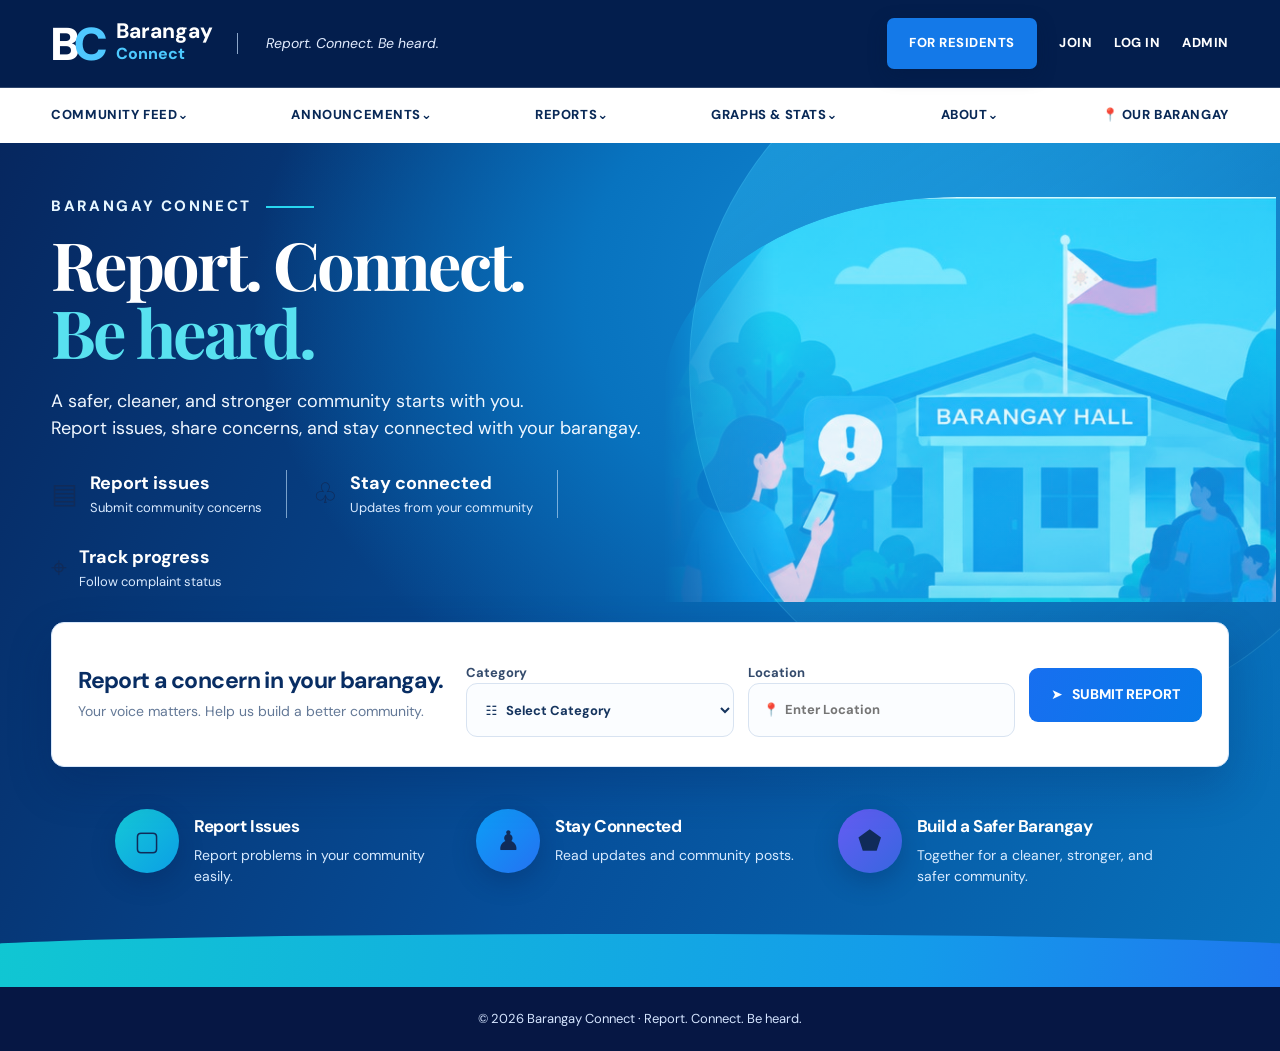
==== commit f0bce0a6: "Redesign all Barangay Connect pages" ====
--- a/frontend/index.html
+++ b/frontend/index.html
@@ -1,62 +1,126 @@
 <!DOCTYPE html>
 <html lang="en">
 <head>
-  <meta charset="UTF-8">
-  <meta name="viewport" content="width=device-width, initial-scale=1.0">
-  <title>Barangay Connect</title>
-  <link rel="stylesheet" href="style.css">
-    <link rel="stylesheet" href="bc-redesign.css">
-    <link rel="preconnect" href="https://fonts.googleapis.com">
-    <link rel="preconnect" href="https://fonts.gstatic.com" crossorigin>
-    <link href="https://fonts.googleapis.com/css2?family=DM+Sans:wght@400;500;600;700;800&display=swap" rel="stylesheet">
+<meta charset="UTF-8">
+<meta name="viewport" content="width=device-width, initial-scale=1.0">
+<meta name="theme-color" content="#06265b">
+<meta name="description" content="Barangay Connect helps residents report community concerns and stay informed.">
+<title>Barangay Connect | Report. Connect. Be heard.</title>
+<link rel="icon" href="favicon.ico" type="image/x-icon">
+<link rel="preconnect" href="https://fonts.googleapis.com">
+<link rel="preconnect" href="https://fonts.gstatic.com" crossorigin>
+<link href="https://fonts.googleapis.com/css2?family=DM+Sans:wght@400;500;600;700;800&family=Playfair+Display:wght@700;800&display=swap" rel="stylesheet">
+<link rel="stylesheet" href="style.css">
+<link rel="stylesheet" href="bc-redesign.css">
+<link rel="stylesheet" href="bc-reference-theme.css">
+<style>
+.landing-page{margin:0;background:#062b68;color:#fff;overflow-x:hidden}
+.landing-top{height:88px;background:#031e4d;display:flex;align-items:center;justify-content:space-between;padding:0 max(4vw,24px);gap:24px;border-bottom:1px solid rgba(255,255,255,.18)}
+.landing-brand{display:flex;align-items:center;gap:14px;color:#fff;text-decoration:none;min-width:max-content}
+.landing-logo{font-size:46px;line-height:1;font-weight:900;letter-spacing:-5px;color:#fff}
+.landing-logo span{color:#4fc8ff}
+.landing-brand-name{font-weight:800;font-size:21px;line-height:1.05}
+.landing-brand-name small{display:block;color:#4dcaff;font-size:16px}
+.landing-tagline{border-left:1px solid #8ca6c9;padding-left:28px;font-style:italic;color:#e3edff;margin-left:10px}
+.landing-actions{display:flex;align-items:center;gap:22px}
+.landing-actions a{color:#fff;text-decoration:none;font-weight:800;font-size:13px;letter-spacing:.04em}
+.landing-actions .resident-cta{background:#1479e8;padding:15px 22px;border-radius:7px;box-shadow:0 6px 18px #001a4266}
+.landing-nav{background:#fff;color:#082858;min-height:55px;display:flex;align-items:center;justify-content:space-between;padding:0 max(4vw,24px);gap:18px}
+.landing-nav a{color:#092957;text-decoration:none;font-size:13px;font-weight:800;letter-spacing:.045em;white-space:nowrap}
+.landing-nav a:hover{color:#1379e9}
+.landing-hero{position:relative;isolation:isolate;min-height:700px;padding:48px max(4vw,24px) 100px;background:radial-gradient(ellipse at 79% 18%,#168fda 0,#0873bf 30%,transparent 53%),linear-gradient(115deg,#06275f 0%,#064e99 52%,#0873bd 100%);overflow:hidden}
+.landing-hero:before{content:"";position:absolute;z-index:-1;width:55vw;height:55vw;min-width:580px;min-height:580px;border-radius:50%;right:-9%;top:-15%;background:linear-gradient(145deg,rgba(47,191,246,.5),rgba(5,57,128,.22));border:1px solid #60d6ff2e}
+.landing-hero:after{content:"";position:absolute;z-index:-1;left:-4%;right:-4%;bottom:-1px;height:54px;background:linear-gradient(100deg,#10c9d1,#149bea 70%,#2073ef);border-radius:50% 50% 0 0 / 28% 28% 0 0}
+.landing-hero-inner{max-width:1370px;margin:auto;position:relative}
+.hero-copy{position:relative;z-index:2;width:57%;max-width:760px}
+.hero-kicker{display:flex;align-items:center;gap:14px;text-transform:uppercase;font-weight:800;letter-spacing:.16em;font-size:15px;color:#e6f6ff;margin:4px 0 12px}
+.hero-kicker:after{content:"";height:2px;width:48px;background:#28d7f0}
+.hero-title{font-family:"Playfair Display",Georgia,serif!important;font-size:clamp(48px,5.2vw,82px)!important;line-height:1.02!important;letter-spacing:-.045em!important;color:#fff!important;margin:0 0 22px;max-width:760px}
+.hero-title span{display:block;color:#58e1f0}
+.hero-description{font-size:18px;line-height:1.5;color:#f0f7ff;max-width:680px;margin:0 0 28px}
+.hero-highlights{display:flex;gap:26px;flex-wrap:wrap}
+.hero-highlight{display:flex;align-items:center;gap:12px;padding-right:24px;border-right:1px solid #b7d8f6a6}
+.hero-highlight:last-child{border:0}
+.hero-highlight-icon{font-size:28px}
+.hero-highlight strong{display:block;font-size:18px;color:#fff}
+.hero-highlight small{display:block;color:#d9eaff;font-size:13px}
+.hero-art{position:absolute;right:-4%;top:2px;width:52%;height:405px;background:url("barangay-hero-illustration.jpg") center/cover no-repeat;mix-blend-mode:screen;opacity:.94;mask-image:linear-gradient(90deg,transparent 0%,#000 18%);border-radius:48% 0 0 0}
+.quick-report{position:relative;z-index:4;margin:30px auto 0;display:grid;grid-template-columns:1.4fr 1fr 1fr auto;gap:14px;align-items:center;padding:22px 26px;background:#fff;color:#0a2c5e;border:1px solid #d7e7fa;border-radius:13px;box-shadow:0 18px 44px #001a4c3b}
+.quick-report h2{font-size:23px;line-height:1.2;margin:0 0 6px;color:#082d63}
+.quick-report p{font-size:14px;color:#647997;margin:0}
+.quick-report select,.quick-report input{width:100%;min-height:54px;padding:0 14px;border:1px solid #dce6f2;border-radius:9px;background:#fff;font:inherit;color:#24446d}
+.quick-report button{min-height:54px;border:0;border-radius:9px;background:linear-gradient(110deg,#176ff0,#0879e8);color:white;font-weight:800;padding:0 22px;white-space:nowrap;cursor:pointer}
+.landing-features{max-width:1050px;margin:42px auto 0;display:grid;grid-template-columns:repeat(3,1fr);gap:34px;position:relative;z-index:2}
+.landing-feature{display:flex;gap:15px;align-items:flex-start}
+.landing-feature-icon{width:64px;height:64px;flex:0 0 64px;border-radius:50%;display:grid;place-items:center;background:linear-gradient(135deg,#15c8d7,#0b9fe5);font-size:27px;box-shadow:0 9px 24px #001a4b40}
+.landing-feature:nth-child(2) .landing-feature-icon{background:linear-gradient(135deg,#0c9ef7,#2472f2)}
+.landing-feature:nth-child(3) .landing-feature-icon{background:linear-gradient(135deg,#655cf4,#3766df)}
+.landing-feature h3{color:#fff;font-size:17px;margin:4px 0 5px}
+.landing-feature p{color:#d7eaff;font-size:14px;margin:0;line-height:1.5}
+.landing-footer{background:#07306b;color:#d8e9ff;text-align:center;padding:22px;font-size:13px}
+@media(max-width:1050px){.landing-tagline{display:none}.landing-hero{padding-top:40px}.hero-copy{width:66%}.hero-art{right:-15%;width:56%;opacity:.62}.quick-report{grid-template-columns:1fr 1fr}.quick-report-intro{grid-column:1/-1}.quick-report button{width:100%}}
+@media(max-width:700px){.landing-top{height:auto;min-height:76px;padding:14px 18px;flex-wrap:wrap}.landing-logo{font-size:38px}.landing-brand-name{font-size:18px}.landing-actions{gap:12px}.landing-actions .resident-cta{padding:11px 13px}.landing-actions a{font-size:11px}.landing-nav{justify-content:flex-start;overflow-x:auto;padding:15px 18px}.landing-nav a{font-size:11px}.landing-hero{padding:38px 18px 70px;min-height:auto}.hero-copy{width:100%}.hero-art{position:relative;top:auto;right:auto;width:calc(100% + 36px);height:230px;margin:15px -18px -12px;opacity:.82;mask-image:linear-gradient(180deg,#000 65%,transparent)}.hero-title{font-size:clamp(44px,12vw,64px)!important}.hero-description{font-size:16px}.hero-highlights{gap:14px}.hero-highlight{padding-right:12px;gap:7px}.hero-highlight-icon{font-size:22px}.hero-highlight strong{font-size:15px}.hero-highlight small{font-size:11px}.quick-report{grid-template-columns:1fr;padding:18px;margin-top:20px}.quick-report-intro{grid-column:auto}.quick-report h2{font-size:21px}.landing-features{grid-template-columns:1fr;gap:22px;margin:32px 0}.landing-feature-icon{width:54px;height:54px;flex-basis:54px}.landing-actions .join-link{display:none}}
+</style>
 </head>
-<body class="auth-page">
-  <main class="auth-shell">
-    <section class="brand-panel">
-      <div class="brand-mark">BC</div>
-      <p class="eyebrow">BARANGAY CONNECT</p>
-      <h1>Report. Connect.<br>Be heard.</h1>
-      <p class="brand-copy">A modern community space for sharing barangay concerns, announcements and helpful updates.</p>
-      <div class="brand-points">
-        <span>✓ Community complaints</span>
-        <span>✓ Public announcements</span>
-        <span>✓ Community comments</span>
-      </div>
-    </section>
-
-    <section class="auth-card">
-        <div class="tabs">
-            <button class="tab active" id="loginTab">Sign in</button>
-            <button class="tab" id="registerTab">Create account</button>
-        </div>
-
-        <form id="loginForm">
-            <h2>Welcome back</h2>
-            <p class="muted">Sign in to your community account.</p>
-            <label>Email</label>
-            <input id="loginEmail" type="email" required placeholder="you@example.com">
-            <label>Password</label>
-            <input id="loginPassword" type="password" required placeholder="Your password">
-            <button class="primary-btn" type="submit">Sign in</button>
-            <p class="form-message" id="loginMessage"></p>
-        </form>
-
-        <form id="registerForm" class="hidden">
-            <h2>Join your community</h2>
-            <p class="muted">Create an account to post complaints and comments.</p>
-            <label>Full name</label>
-            <input id="registerName" required maxlength="80" placeholder="Juan Dela Cruz">
-            <label>Email</label>
-            <input id="registerEmail" type="email" required placeholder="you@example.com">
-            <label>Password</label>
-            <input id="registerPassword" type="password" required minlength="6" placeholder="At least 6 characters">
-            <button class="primary-btn" type="submit">Create account</button>
-            <p class="form-message" id="registerMessage"></p>
-        </form>
-        <a class="admin-link" href="admin.html">Administrator login →</a>
-    </section>
-  </main>
-  <script src="config.js"></script>
-  <script src="auth.js"></script>
+<body class="landing-page">
+<header class="landing-top">
+  <a class="landing-brand" href="index.html" aria-label="Barangay Connect home">
+    <span class="landing-logo">B<span>C</span></span>
+    <span class="landing-brand-name">Barangay<small>Connect</small></span>
+    <span class="landing-tagline">Report. Connect. Be heard.</span>
+  </a>
+  <div class="landing-actions">
+    <a class="resident-cta" href="resident-login.html">FOR RESIDENTS</a>
+    <a class="join-link" href="resident-login.html#register">JOIN</a>
+    <a href="resident-login.html">LOG IN</a>
+    <a href="admin.html" aria-label="Administrator sign in">ADMIN</a>
+  </div>
+</header>
+<nav class="landing-nav" aria-label="Main navigation">
+  <a href="dashboard.html">COMMUNITY FEED⌄</a><a href="announcements.html">ANNOUNCEMENTS⌄</a><a href="complaint-status.html">REPORTS⌄</a><a href="reports.html">GRAPHS &amp; STATS⌄</a><a href="about.html">ABOUT⌄</a><a href="officials.html">📍 OUR BARANGAY</a>
+</nav>
+<main class="landing-hero">
+ <div class="landing-hero-inner">
+  <div class="hero-art" role="img" aria-label="Illustration of a barangay hall and community members"></div>
+  <section class="hero-copy">
+   <div class="hero-kicker">Barangay Connect</div>
+   <h1 class="hero-title">Report. Connect.<span>Be heard.</span></h1>
+   <p class="hero-description">A safer, cleaner, and stronger community starts with you.<br>Report issues, share concerns, and stay connected with your barangay.</p>
+   <div class="hero-highlights">
+    <div class="hero-highlight"><span class="hero-highlight-icon">▤</span><span><strong>Report issues</strong><small>Submit community concerns</small></span></div>
+    <div class="hero-highlight"><span class="hero-highlight-icon">♧</span><span><strong>Stay connected</strong><small>Updates from your community</small></span></div>
+    <div class="hero-highlight"><span class="hero-highlight-icon">⌖</span><span><strong>Track progress</strong><small>Follow complaint status</small></span></div>
+   </div>
+  </section>
+  <form class="quick-report" id="quickReportForm">
+   <div class="quick-report-intro"><h2>Report a concern in your barangay.</h2><p>Your voice matters. Help us build a better community.</p></div>
+   <label><span class="sr-only">Category</span><select id="quickCategory" required><option value="">☷ &nbsp; Select Category</option><option value="Infrastructure">Infrastructure</option><option value="Garbage/Waste">Garbage / Waste</option><option value="Peace and Order">Peace and Order</option><option value="Street Lighting">Street Lighting</option><option value="Drainage/Flooding">Drainage / Flooding</option><option value="Other">Other</option></select></label>
+   <label><span class="sr-only">Location</span><input id="quickLocation" required maxlength="180" placeholder="📍  Enter Location"></label>
+   <button type="submit">➤ &nbsp; SUBMIT REPORT</button>
+  </form>
+  <section class="landing-features" aria-label="Barangay Connect features">
+   <article class="landing-feature"><span class="landing-feature-icon">▢</span><div><h3>Report Issues</h3><p>Report problems in your community easily.</p></div></article>
+   <article class="landing-feature"><span class="landing-feature-icon">♟</span><div><h3>Stay Connected</h3><p>Read updates and community posts.</p></div></article>
+   <article class="landing-feature"><span class="landing-feature-icon">⬟</span><div><h3>Build a Safer Barangay</h3><p>Together for a cleaner, stronger, and safer community.</p></div></article>
+  </section>
+ </div>
+</main>
+<footer class="landing-footer">© <span id="year"></span> Barangay Connect · Report. Connect. Be heard.</footer>
+<script src="config.js"></script>
+<script>
+document.getElementById('year').textContent=new Date().getFullYear();
+document.getElementById('quickReportForm').addEventListener('submit',function(event){
+ event.preventDefault();
+ const category=document.getElementById('quickCategory').value;
+ const location=document.getElementById('quickLocation').value.trim();
+ if(!category||!location)return;
+ sessionStorage.setItem('barangay_quick_report',JSON.stringify({category,location}));
+ if(localStorage.getItem('barangay_token')){
+   window.location.href='dashboard.html?quickReport=1';
+ }else{
+   window.location.href='resident-login.html?next=report';
+ }
+});
+</script>
 </body>
 </html>
--- a/frontend/bc-reference-theme.css
+++ b/frontend/bc-reference-theme.css
@@ -0,0 +1,54 @@
+
+/* Barangay Connect — shared reference-inspired design system */
+:root{
+ --bc-navy:#06265b;--bc-navy-2:#073b7d;--bc-blue:#1478ec;--bc-blue-2:#279cf3;
+ --bc-cyan:#25d3e7;--bc-ink:#102b56;--bc-muted:#64748b;--bc-line:#dce6f3;
+ --bc-bg:#f2f7fd;--bc-card:#fff;--bc-shadow:0 14px 40px rgba(5,35,82,.10);
+ --bc-radius:18px;
+}
+*{box-sizing:border-box}
+html{scroll-behavior:smooth}
+body{font-family:"DM Sans",Inter,system-ui,-apple-system,"Segoe UI",sans-serif!important;color:var(--bc-ink)}
+body.app-body{background:linear-gradient(180deg,#eef6ff 0,#f6f9fe 260px,#f4f7fc 100%)!important}
+a{transition:color .2s ease,background .2s ease,transform .2s ease}
+button,.primary-btn,.icon-btn,.logout-btn{font-family:inherit;transition:all .2s ease}
+button:focus-visible,a:focus-visible,input:focus-visible,textarea:focus-visible,select:focus-visible{outline:3px solid #65c9ff!important;outline-offset:2px}
+.topbar{background:linear-gradient(105deg,#031d4b,#062d6a 62%,#06417f)!important;color:#fff!important;border-bottom:1px solid rgba(255,255,255,.15)!important;box-shadow:0 5px 22px rgba(2,25,62,.18)!important}
+.top-brand{color:#fff!important;font-weight:800!important;letter-spacing:-.03em}
+.top-brand>span,.top-brand-logo,.brand-mark{background:linear-gradient(135deg,#eefaff,#67d7ff)!important;color:#073c7c!important;font-weight:900!important;box-shadow:0 5px 15px rgba(35,180,255,.22)}
+.top-search{border:1px solid rgba(255,255,255,.2)!important;background:rgba(255,255,255,.12)!important;border-radius:12px!important;color:#fff!important}
+.top-search input{color:#fff!important}
+.top-search input::placeholder{color:#d9e8ff!important}
+.top-user,.top-user strong,.top-profile-info strong{color:#fff!important}
+.avatar{background:linear-gradient(135deg,#1688f8,#20c7e1)!important;color:#fff!important;border:2px solid rgba(255,255,255,.65)!important}
+.sidebar{background:#fff!important;border:1px solid #e1eaf6!important;border-radius:18px!important;box-shadow:0 10px 30px rgba(8,41,86,.07)!important}
+.nav-item{border-radius:10px!important;color:#415778!important;font-weight:650!important}
+.nav-item:hover,.nav-item.active,.nav-item[aria-current=page]{background:#eaf4ff!important;color:#0869d8!important}
+main,.content,.main-content,.page-content,.dashboard-content,.admin-content{min-width:0}
+.card,.panel,.post-card,.stat-card,.chart-card,.form-card,.auth-card,.content-card,.official-card,.announcement-card,.report-card,.modal-content{border:1px solid #e2eaf5!important;border-radius:var(--bc-radius)!important;box-shadow:var(--bc-shadow)!important}
+h1,h2,h3,h4{color:var(--bc-navy);letter-spacing:-.025em}
+p,.muted,small{line-height:1.55}
+input,select,textarea{border:1px solid #d8e3f1!important;border-radius:11px!important;background:#fbfdff!important;color:#15345e!important;box-shadow:none!important}
+input:focus,select:focus,textarea:focus{border-color:#2588f2!important;box-shadow:0 0 0 4px rgba(37,136,242,.12)!important}
+button.primary-btn,.primary-btn,.btn-primary,.submit-btn{background:linear-gradient(105deg,#1676ec,#168ee9)!important;color:#fff!important;border:0!important;border-radius:11px!important;box-shadow:0 8px 18px rgba(21,117,232,.22)!important;font-weight:750!important}
+button.primary-btn:hover,.primary-btn:hover,.btn-primary:hover,.submit-btn:hover{transform:translateY(-1px);filter:brightness(1.04)}
+.icon-btn,.logout-btn{border:1px solid rgba(255,255,255,.2)!important;border-radius:10px!important}
+table{border-collapse:separate!important;border-spacing:0!important;overflow:hidden;border-radius:14px}
+thead th{background:#eaf3ff!important;color:#123a70!important;font-weight:800!important}
+tbody tr{background:#fff}
+tbody tr:hover{background:#f5faff}
+.badge,.status-badge{border-radius:999px!important;font-weight:750!important}
+.auth-page{background:radial-gradient(ellipse at 8% 0,#0b5bb1 0,#06275f 46%,#031b43 100%)!important}
+.auth-shell{gap:0!important;overflow:hidden;border-radius:24px!important;box-shadow:0 30px 90px rgba(0,15,47,.32)!important}
+.brand-panel{background:linear-gradient(145deg,#06316e,#087cc5 75%,#17b9d1)!important;color:#fff!important}
+.brand-panel h1,.brand-panel .eyebrow,.brand-panel .brand-copy,.brand-panel .brand-points{color:#fff!important}
+.auth-card{border-radius:0!important;box-shadow:none!important}
+.tabs{background:#eef5ff!important;border-radius:12px!important;padding:4px!important}
+.tab.active{background:#fff!important;color:#086bd7!important;box-shadow:0 3px 12px rgba(4,47,105,.1)!important;border-radius:9px!important}
+@media(max-width:760px){
+ .topbar{gap:10px!important;padding:12px!important;flex-wrap:wrap}
+ .top-search{order:3;flex-basis:100%;max-width:none}
+ .layout{gap:14px!important}
+ .sidebar{border-radius:14px!important}
+ .auth-shell{margin:16px!important;border-radius:18px!important}
+}
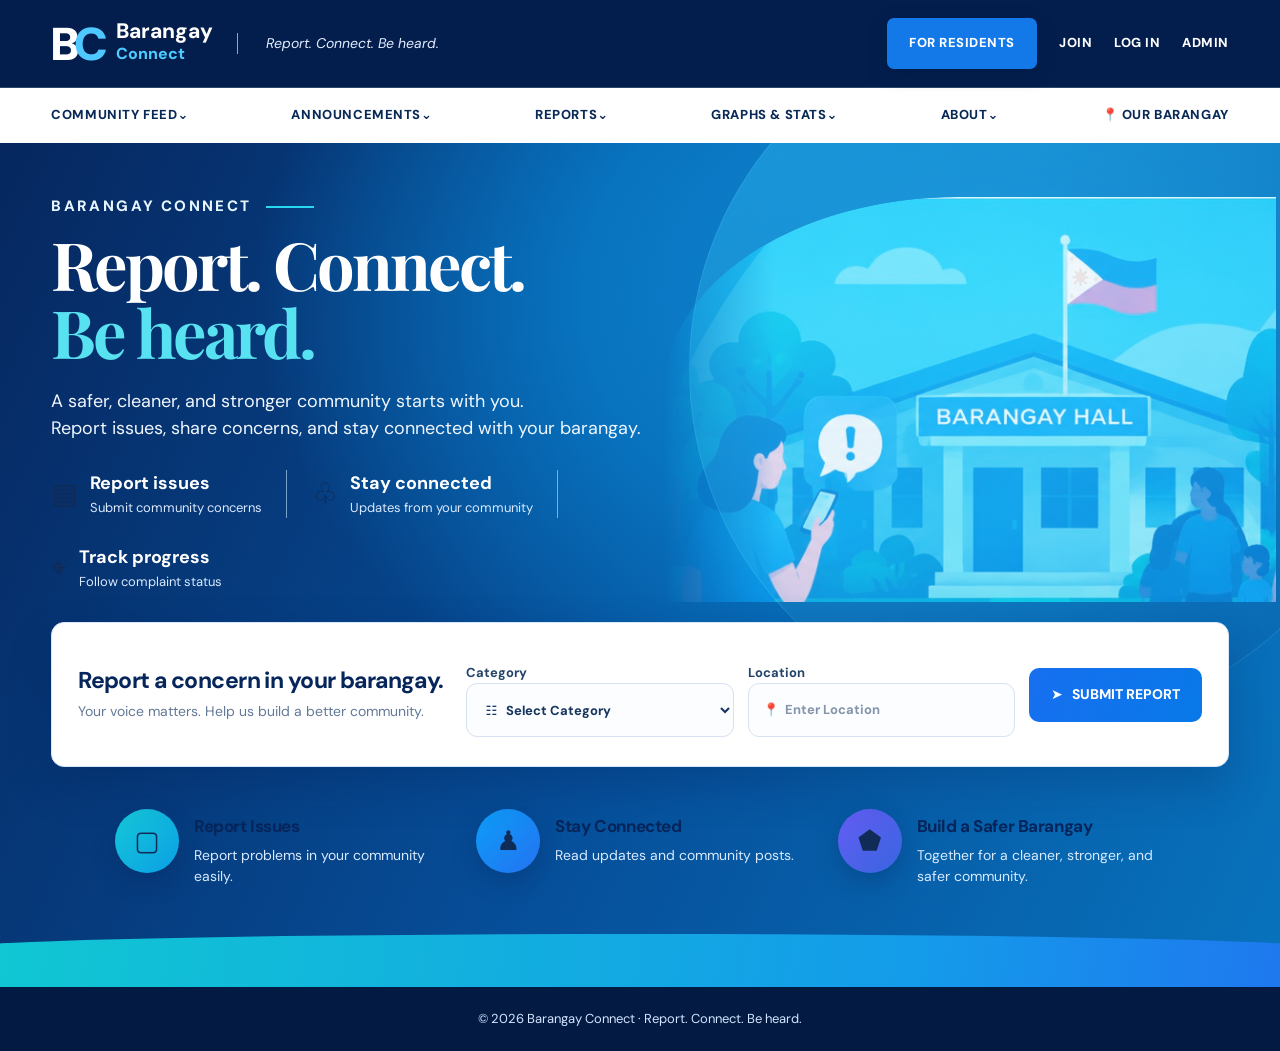
==== commit 0457af0b: "Apply consistent design across all pages" ====
--- a/frontend/index.html
+++ b/frontend/index.html
@@ -12,7 +12,6 @@
 <link href="https://fonts.googleapis.com/css2?family=DM+Sans:wght@400;500;600;700;800&family=Playfair+Display:wght@700;800&display=swap" rel="stylesheet">
 <link rel="stylesheet" href="style.css">
 <link rel="stylesheet" href="bc-redesign.css">
-<link rel="stylesheet" href="bc-reference-theme.css">
 <style>
 .landing-page{margin:0;background:#062b68;color:#fff;overflow-x:hidden}
 .landing-top{height:88px;background:#031e4d;display:flex;align-items:center;justify-content:space-between;padding:0 max(4vw,24px);gap:24px;border-bottom:1px solid rgba(255,255,255,.18)}
@@ -61,6 +60,7 @@
 @media(max-width:1050px){.landing-tagline{display:none}.landing-hero{padding-top:40px}.hero-copy{width:66%}.hero-art{right:-15%;width:56%;opacity:.62}.quick-report{grid-template-columns:1fr 1fr}.quick-report-intro{grid-column:1/-1}.quick-report button{width:100%}}
 @media(max-width:700px){.landing-top{height:auto;min-height:76px;padding:14px 18px;flex-wrap:wrap}.landing-logo{font-size:38px}.landing-brand-name{font-size:18px}.landing-actions{gap:12px}.landing-actions .resident-cta{padding:11px 13px}.landing-actions a{font-size:11px}.landing-nav{justify-content:flex-start;overflow-x:auto;padding:15px 18px}.landing-nav a{font-size:11px}.landing-hero{padding:38px 18px 70px;min-height:auto}.hero-copy{width:100%}.hero-art{position:relative;top:auto;right:auto;width:calc(100% + 36px);height:230px;margin:15px -18px -12px;opacity:.82;mask-image:linear-gradient(180deg,#000 65%,transparent)}.hero-title{font-size:clamp(44px,12vw,64px)!important}.hero-description{font-size:16px}.hero-highlights{gap:14px}.hero-highlight{padding-right:12px;gap:7px}.hero-highlight-icon{font-size:22px}.hero-highlight strong{font-size:15px}.hero-highlight small{font-size:11px}.quick-report{grid-template-columns:1fr;padding:18px;margin-top:20px}.quick-report-intro{grid-column:auto}.quick-report h2{font-size:21px}.landing-features{grid-template-columns:1fr;gap:22px;margin:32px 0}.landing-feature-icon{width:54px;height:54px;flex-basis:54px}.landing-actions .join-link{display:none}}
 </style>
+    <link rel="stylesheet" href="bc-reference-theme.css?v=20261013-2">
 </head>
 <body class="landing-page">
 <header class="landing-top">
--- a/frontend/bc-reference-theme.css
+++ b/frontend/bc-reference-theme.css
@@ -1,54 +1,24 @@
-
-/* Barangay Connect — shared reference-inspired design system */
-:root{
- --bc-navy:#06265b;--bc-navy-2:#073b7d;--bc-blue:#1478ec;--bc-blue-2:#279cf3;
- --bc-cyan:#25d3e7;--bc-ink:#102b56;--bc-muted:#64748b;--bc-line:#dce6f3;
- --bc-bg:#f2f7fd;--bc-card:#fff;--bc-shadow:0 14px 40px rgba(5,35,82,.10);
- --bc-radius:18px;
-}
-*{box-sizing:border-box}
-html{scroll-behavior:smooth}
-body{font-family:"DM Sans",Inter,system-ui,-apple-system,"Segoe UI",sans-serif!important;color:var(--bc-ink)}
-body.app-body{background:linear-gradient(180deg,#eef6ff 0,#f6f9fe 260px,#f4f7fc 100%)!important}
-a{transition:color .2s ease,background .2s ease,transform .2s ease}
-button,.primary-btn,.icon-btn,.logout-btn{font-family:inherit;transition:all .2s ease}
-button:focus-visible,a:focus-visible,input:focus-visible,textarea:focus-visible,select:focus-visible{outline:3px solid #65c9ff!important;outline-offset:2px}
-.topbar{background:linear-gradient(105deg,#031d4b,#062d6a 62%,#06417f)!important;color:#fff!important;border-bottom:1px solid rgba(255,255,255,.15)!important;box-shadow:0 5px 22px rgba(2,25,62,.18)!important}
-.top-brand{color:#fff!important;font-weight:800!important;letter-spacing:-.03em}
-.top-brand>span,.top-brand-logo,.brand-mark{background:linear-gradient(135deg,#eefaff,#67d7ff)!important;color:#073c7c!important;font-weight:900!important;box-shadow:0 5px 15px rgba(35,180,255,.22)}
-.top-search{border:1px solid rgba(255,255,255,.2)!important;background:rgba(255,255,255,.12)!important;border-radius:12px!important;color:#fff!important}
-.top-search input{color:#fff!important}
-.top-search input::placeholder{color:#d9e8ff!important}
-.top-user,.top-user strong,.top-profile-info strong{color:#fff!important}
-.avatar{background:linear-gradient(135deg,#1688f8,#20c7e1)!important;color:#fff!important;border:2px solid rgba(255,255,255,.65)!important}
-.sidebar{background:#fff!important;border:1px solid #e1eaf6!important;border-radius:18px!important;box-shadow:0 10px 30px rgba(8,41,86,.07)!important}
-.nav-item{border-radius:10px!important;color:#415778!important;font-weight:650!important}
-.nav-item:hover,.nav-item.active,.nav-item[aria-current=page]{background:#eaf4ff!important;color:#0869d8!important}
-main,.content,.main-content,.page-content,.dashboard-content,.admin-content{min-width:0}
-.card,.panel,.post-card,.stat-card,.chart-card,.form-card,.auth-card,.content-card,.official-card,.announcement-card,.report-card,.modal-content{border:1px solid #e2eaf5!important;border-radius:var(--bc-radius)!important;box-shadow:var(--bc-shadow)!important}
-h1,h2,h3,h4{color:var(--bc-navy);letter-spacing:-.025em}
-p,.muted,small{line-height:1.55}
-input,select,textarea{border:1px solid #d8e3f1!important;border-radius:11px!important;background:#fbfdff!important;color:#15345e!important;box-shadow:none!important}
-input:focus,select:focus,textarea:focus{border-color:#2588f2!important;box-shadow:0 0 0 4px rgba(37,136,242,.12)!important}
-button.primary-btn,.primary-btn,.btn-primary,.submit-btn{background:linear-gradient(105deg,#1676ec,#168ee9)!important;color:#fff!important;border:0!important;border-radius:11px!important;box-shadow:0 8px 18px rgba(21,117,232,.22)!important;font-weight:750!important}
-button.primary-btn:hover,.primary-btn:hover,.btn-primary:hover,.submit-btn:hover{transform:translateY(-1px);filter:brightness(1.04)}
-.icon-btn,.logout-btn{border:1px solid rgba(255,255,255,.2)!important;border-radius:10px!important}
-table{border-collapse:separate!important;border-spacing:0!important;overflow:hidden;border-radius:14px}
-thead th{background:#eaf3ff!important;color:#123a70!important;font-weight:800!important}
-tbody tr{background:#fff}
-tbody tr:hover{background:#f5faff}
-.badge,.status-badge{border-radius:999px!important;font-weight:750!important}
-.auth-page{background:radial-gradient(ellipse at 8% 0,#0b5bb1 0,#06275f 46%,#031b43 100%)!important}
-.auth-shell{gap:0!important;overflow:hidden;border-radius:24px!important;box-shadow:0 30px 90px rgba(0,15,47,.32)!important}
-.brand-panel{background:linear-gradient(145deg,#06316e,#087cc5 75%,#17b9d1)!important;color:#fff!important}
-.brand-panel h1,.brand-panel .eyebrow,.brand-panel .brand-copy,.brand-panel .brand-points{color:#fff!important}
-.auth-card{border-radius:0!important;box-shadow:none!important}
-.tabs{background:#eef5ff!important;border-radius:12px!important;padding:4px!important}
-.tab.active{background:#fff!important;color:#086bd7!important;box-shadow:0 3px 12px rgba(4,47,105,.1)!important;border-radius:9px!important}
-@media(max-width:760px){
- .topbar{gap:10px!important;padding:12px!important;flex-wrap:wrap}
- .top-search{order:3;flex-basis:100%;max-width:none}
- .layout{gap:14px!important}
- .sidebar{border-radius:14px!important}
- .auth-shell{margin:16px!important;border-radius:18px!important}
-}
+/* Barangay Connect global reference theme v20261013
+   Loaded LAST on every page to override legacy page-specific styles safely. */
+:root{--bc-navy:#06265b;--bc-navy-deep:#031b43;--bc-blue:#1478ec;--bc-blue-bright:#078df0;--bc-cyan:#29d4e8;--bc-ink:#102b56;--bc-muted:#657894;--bc-line:#dce7f5;--bc-bg:#f2f7fd;--bc-card:#fff;--bc-shadow:0 12px 32px rgba(5,35,82,.09);--bc-radius:17px}
+*{box-sizing:border-box}html{scroll-behavior:smooth}body{font-family:'DM Sans',Inter,system-ui,-apple-system,'Segoe UI',sans-serif!important;color:var(--bc-ink)!important}body.app-body{background:linear-gradient(180deg,#eaf4ff 0,#f5f8fd 260px,#f3f7fc 100%)!important}body.auth-page{background:radial-gradient(ellipse at 88% 8%,#078acb 0,transparent 33%),linear-gradient(135deg,#031b43,#063a7e 62%,#0878b9)!important;color:#fff!important}a,button{transition:color .18s ease,background .18s ease,border-color .18s ease,box-shadow .18s ease,transform .18s ease}button:focus-visible,a:focus-visible,input:focus-visible,textarea:focus-visible,select:focus-visible{outline:3px solid #65cfff!important;outline-offset:2px}
+/* Header */
+.topbar{background:linear-gradient(105deg,#031b43 0%,#06265b 62%,#073b78 100%)!important;color:#fff!important;border-bottom:1px solid rgba(115,199,255,.22)!important;box-shadow:0 6px 24px rgba(2,25,62,.16)!important} .top-brand{color:#fff!important;font-weight:850!important;letter-spacing:-.035em!important;text-decoration:none!important}.top-brand span,.top-brand-logo,.brand-mark{color:#fff!important;background:linear-gradient(135deg,#f4fcff,#63d9ff)!important;border-radius:10px!important;font-weight:900!important;box-shadow:0 5px 16px rgba(35,180,255,.2)!important}.top-search{background:rgba(255,255,255,.11)!important;border:1px solid rgba(255,255,255,.2)!important;border-radius:12px!important;color:#fff!important}.top-search input{color:#fff!important;background:transparent!important;border:0!important}.top-search input::placeholder{color:#d4e7ff!important}.top-user,.top-user strong,.top-profile-info strong,.top-user-info strong{color:#fff!important}.top-user small,.top-user-info small{color:#c8def9!important}.icon-btn,.logout-btn{background:rgba(255,255,255,.1)!important;color:#fff!important;border:1px solid rgba(255,255,255,.22)!important;border-radius:10px!important}.icon-btn:hover,.logout-btn:hover{background:#1478ec!important}
+/* Main navigation and page shells */
+.layout,.app-layout{background:transparent!important;gap:22px!important}.sidebar{background:#fff!important;border:1px solid #e0eaf7!important;border-radius:18px!important;box-shadow:0 10px 28px rgba(8,41,86,.065)!important}.profile-mini{border-bottom:1px solid var(--bc-line)!important}.profile-mini strong,.profile-mini-info strong{color:var(--bc-ink)!important}.profile-mini small,.profile-mini-info small{color:var(--bc-muted)!important}.avatar{background:linear-gradient(135deg,#1478ec,#25cce2)!important;color:#fff!important;border:2px solid rgba(255,255,255,.8)!important;box-shadow:0 4px 13px rgba(20,120,236,.18)!important}.nav-item,.nav-link,.sidebar-nav a,.nav-list a{color:#405777!important;border-radius:11px!important;font-weight:650!important;text-decoration:none!important}.nav-item:hover,.nav-link:hover,.sidebar-nav a:hover,.nav-list a:hover,.nav-item.active,.nav-link.active,.nav-item[aria-current=page],.nav-link[aria-current=page]{background:#eaf4ff!important;color:#086cda!important}.nav-item.active,.nav-link.active{box-shadow:inset 3px 0 #1683ed!important}
+/* Content headings and hero strips */
+.feed,.main-content,.admin-main,.reports-main,.content,.page-content,.dashboard-content,.admin-content{min-width:0!important;background:transparent!important;color:var(--bc-ink)!important}.welcome,.dashboard-heading,.official-page-header{position:relative!important;overflow:hidden!important;background:linear-gradient(112deg,#06265b 0%,#075aa8 64%,#0aa6d3 100%)!important;color:#fff!important;border:0!important;border-radius:19px!important;box-shadow:0 14px 34px rgba(4,53,115,.16)!important;padding:clamp(22px,3vw,34px)!important}.welcome:after,.dashboard-heading:after{content:'';position:absolute;right:-90px;top:-170px;width:360px;height:360px;border:1px solid rgba(100,224,255,.25);border-radius:50%;box-shadow:0 0 0 35px rgba(61,199,255,.06),0 0 0 75px rgba(61,199,255,.04);pointer-events:none}.welcome h1,.welcome h2,.welcome p,.welcome .eyebrow,.welcome .muted,.dashboard-heading h1,.dashboard-heading h2,.official-page-header h1,.official-page-header p{color:#fff!important;position:relative;z-index:1}.eyebrow,.page-eyebrow{letter-spacing:.13em!important;font-weight:800!important}.welcome .muted{opacity:.88!important}
+/* Universal cards and forms */
+.card,.panel,.post-card,.stat-card,.chart-card,.form-card,.auth-card,.content-card,.official-card,.announcement-card,.report-card,.modal-content,.notification-panel,.composer,.admin-table-card,.report-stat-card,.report-summary,.official-section,.contact-card,.contact-grid>*,.announcement-list>*,.stats-grid>*,.report-stats>*{background:#fff!important;border:1px solid #e0e9f5!important;border-radius:var(--bc-radius)!important;box-shadow:var(--bc-shadow)!important;color:var(--bc-ink)!important}.card:hover,.post-card:hover,.official-card:hover,.announcement-card:hover{box-shadow:0 16px 38px rgba(5,35,82,.12)!important}.composer,.notification-panel,.content-card,.admin-table-card,.chart-card,.report-stat-card,.report-summary{padding:clamp(16px,2.3vw,25px)!important}h1,h2,h3,h4,h5{color:var(--bc-navy)!important;letter-spacing:-.025em}p,small,.muted{line-height:1.55}label{color:#254469!important;font-weight:700!important}input,select,textarea{max-width:100%;border:1px solid #d7e3f2!important;border-radius:11px!important;background:#fbfdff!important;color:#15345e!important;box-shadow:none!important}input:focus,select:focus,textarea:focus{border-color:#2588f2!important;box-shadow:0 0 0 4px rgba(37,136,242,.12)!important}input::placeholder,textarea::placeholder{color:#8494aa!important}
+button.primary-btn,.primary-btn,.btn-primary,.submit-btn,.primary-button,.btn.primary{background:linear-gradient(105deg,#1478ec,#078fe3)!important;color:#fff!important;border:0!important;border-radius:11px!important;box-shadow:0 8px 18px rgba(21,117,232,.2)!important;font-weight:750!important}button.primary-btn:hover,.primary-btn:hover,.btn-primary:hover,.submit-btn:hover,.primary-button:hover{transform:translateY(-1px);filter:brightness(1.04)}button:not(.nav-item):not(.mobile-menu-toggle):not(.mobile-menu-close):not(.tab):not(.icon-btn):not(.logout-btn){border-radius:10px}button:disabled{opacity:.6;cursor:not-allowed}
+/* Feed posts, comments, notices, status */
+.post-card,.feed-post,.complaint-card,.announcement-card,.notification-item,.comment-item{border:1px solid #e1eaf5!important;border-radius:16px!important;background:#fff!important;box-shadow:0 7px 22px rgba(5,35,82,.06)!important}.composer-head{border-bottom:1px solid #edf2f8!important;padding-bottom:14px!important}.status-badge,.badge,.status,.status-pill{display:inline-flex;align-items:center;border-radius:999px!important;font-weight:750!important;padding:5px 10px!important}.status-badge.pending,.badge.pending,.status.pending{background:#fff3d8!important;color:#946000!important}.status-badge.resolved,.badge.resolved,.status.resolved{background:#dcfce7!important;color:#167344!important}.status-badge.in-progress,.badge.in-progress{background:#e1f0ff!important;color:#075db7!important}
+/* Statistics, charts, tables */
+.stats-grid,.report-stats{gap:16px!important}.stat-card,.stat-box,.dashboard-stat,.report-stat-card{border-radius:16px!important;background:linear-gradient(145deg,#fff,#f4f9ff)!important;border:1px solid #dfeafa!important}.stat-card strong,.stat-box strong,.report-stat-card strong,.report-stat-card .stat-value{color:#0879e8!important}.chart-card{min-width:0!important}.table-wrap{max-width:100%;overflow-x:auto!important;border:1px solid #e1eaf5!important;border-radius:14px!important;background:#fff!important}table{width:100%;border-collapse:separate!important;border-spacing:0!important;overflow:hidden;border-radius:13px!important;background:#fff!important}thead th{background:#eaf3ff!important;color:#123a70!important;font-weight:800!important;border-color:#dce7f5!important}tbody tr{background:#fff!important}tbody tr:hover{background:#f3f8ff!important}td,th{border-color:#e4ecf6!important;color:#254469} .tabs{background:#eaf3ff!important;border-radius:12px!important;padding:4px!important}.tab{border-radius:9px!important}.tab.active{background:#fff!important;color:#086bd7!important;box-shadow:0 3px 12px rgba(4,47,105,.1)!important}
+/* Authentication pages */
+.auth-shell{gap:0!important;overflow:hidden;border-radius:24px!important;box-shadow:0 30px 90px rgba(0,15,47,.32)!important}.brand-panel{background:linear-gradient(145deg,#06265b,#087cc5 75%,#17b9d1)!important;color:#fff!important}.brand-panel h1,.brand-panel h2,.brand-panel p,.brand-panel .eyebrow,.brand-panel .brand-copy,.brand-panel .brand-points{color:#fff!important}.auth-card{background:#fff!important;color:var(--bc-ink)!important}.auth-card h1,.auth-card h2{color:var(--bc-navy)!important}.admin-login-card{border-top:4px solid #1478ec!important}.form-message{border-radius:10px!important}
+/* Modals and utility classes: preserve JS visibility behavior */
+.modal,.modal-overlay{backdrop-filter:blur(4px)}.modal-content,.modal-card,.modal-box{border-radius:18px!important;box-shadow:0 24px 70px rgba(0,21,63,.25)!important}.hidden,[hidden]{display:none!important}.mobile-menu-toggle,.mobile-menu-close{cursor:pointer}
+footer,.footer{color:#d5e5ff!important;background:#031b43!important}
+@media(max-width:900px){.layout,.app-layout{gap:14px!important}.sidebar{box-shadow:0 10px 30px rgba(8,41,86,.1)!important}.welcome,.dashboard-heading,.official-page-header{padding:24px!important}}
+@media(max-width:640px){.topbar{padding:12px!important;flex-wrap:wrap;gap:10px!important}.top-search{order:3;flex-basis:100%;max-width:none}.layout,.app-layout{display:flex;flex-direction:column}.sidebar{max-width:100%;border-radius:14px!important}.welcome,.dashboard-heading,.official-page-header{padding:21px!important;border-radius:15px!important}.card,.notification-panel,.composer,.content-card,.admin-table-card,.chart-card{padding:16px!important}.auth-shell{margin:14px!important;border-radius:18px!important}.table-wrap{overflow-x:auto!important}table{min-width:600px}}
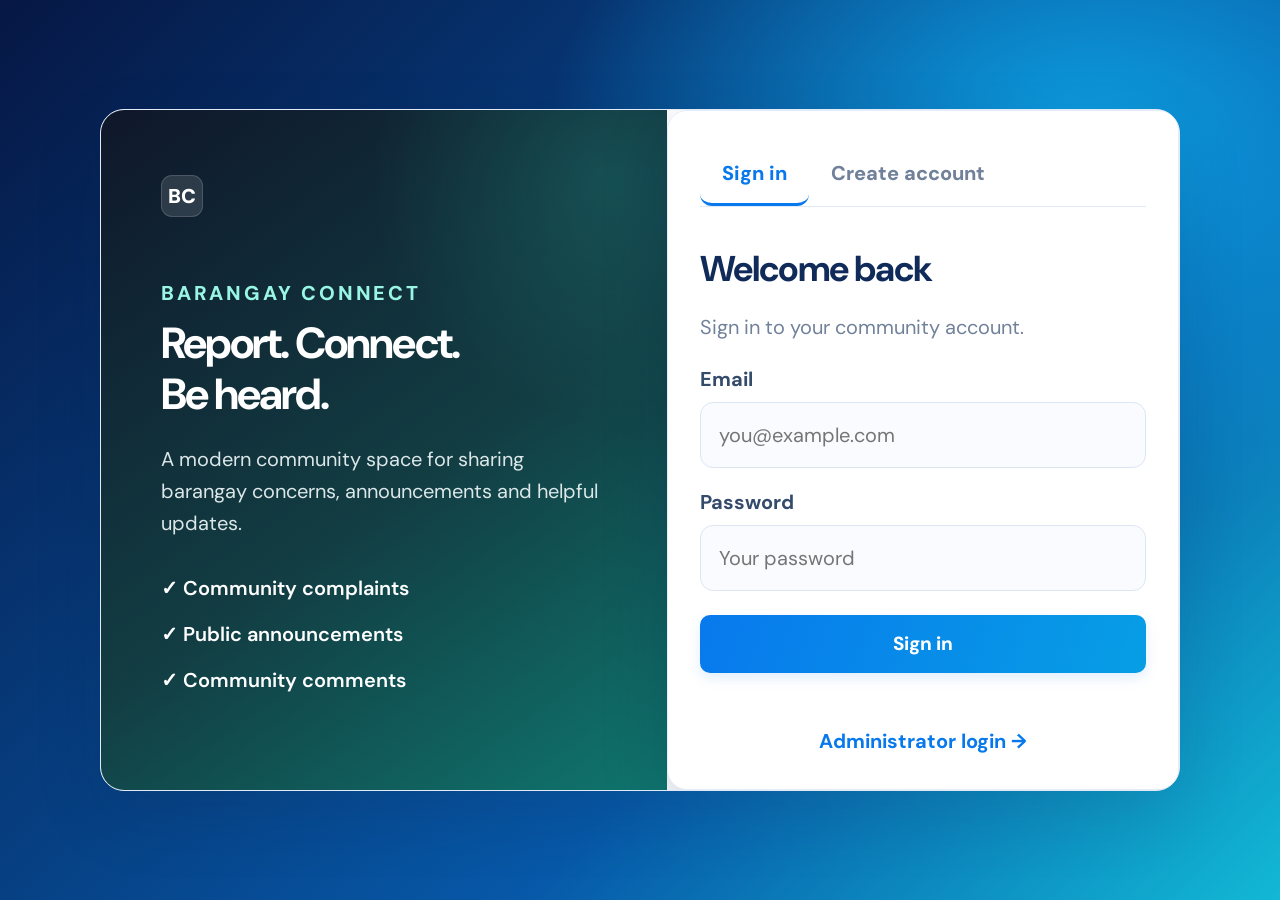
==== commit 92d1dfc5: "Fix sticky admin header and sidebar" ====
--- a/frontend/index.html
+++ b/frontend/index.html
@@ -1,126 +1,62 @@
 <!DOCTYPE html>
 <html lang="en">
 <head>
-<meta charset="UTF-8">
-<meta name="viewport" content="width=device-width, initial-scale=1.0">
-<meta name="theme-color" content="#06265b">
-<meta name="description" content="Barangay Connect helps residents report community concerns and stay informed.">
-<title>Barangay Connect | Report. Connect. Be heard.</title>
-<link rel="icon" href="favicon.ico" type="image/x-icon">
-<link rel="preconnect" href="https://fonts.googleapis.com">
-<link rel="preconnect" href="https://fonts.gstatic.com" crossorigin>
-<link href="https://fonts.googleapis.com/css2?family=DM+Sans:wght@400;500;600;700;800&family=Playfair+Display:wght@700;800&display=swap" rel="stylesheet">
-<link rel="stylesheet" href="style.css">
-<link rel="stylesheet" href="bc-redesign.css">
-<style>
-.landing-page{margin:0;background:#062b68;color:#fff;overflow-x:hidden}
-.landing-top{height:88px;background:#031e4d;display:flex;align-items:center;justify-content:space-between;padding:0 max(4vw,24px);gap:24px;border-bottom:1px solid rgba(255,255,255,.18)}
-.landing-brand{display:flex;align-items:center;gap:14px;color:#fff;text-decoration:none;min-width:max-content}
-.landing-logo{font-size:46px;line-height:1;font-weight:900;letter-spacing:-5px;color:#fff}
-.landing-logo span{color:#4fc8ff}
-.landing-brand-name{font-weight:800;font-size:21px;line-height:1.05}
-.landing-brand-name small{display:block;color:#4dcaff;font-size:16px}
-.landing-tagline{border-left:1px solid #8ca6c9;padding-left:28px;font-style:italic;color:#e3edff;margin-left:10px}
-.landing-actions{display:flex;align-items:center;gap:22px}
-.landing-actions a{color:#fff;text-decoration:none;font-weight:800;font-size:13px;letter-spacing:.04em}
-.landing-actions .resident-cta{background:#1479e8;padding:15px 22px;border-radius:7px;box-shadow:0 6px 18px #001a4266}
-.landing-nav{background:#fff;color:#082858;min-height:55px;display:flex;align-items:center;justify-content:space-between;padding:0 max(4vw,24px);gap:18px}
-.landing-nav a{color:#092957;text-decoration:none;font-size:13px;font-weight:800;letter-spacing:.045em;white-space:nowrap}
-.landing-nav a:hover{color:#1379e9}
-.landing-hero{position:relative;isolation:isolate;min-height:700px;padding:48px max(4vw,24px) 100px;background:radial-gradient(ellipse at 79% 18%,#168fda 0,#0873bf 30%,transparent 53%),linear-gradient(115deg,#06275f 0%,#064e99 52%,#0873bd 100%);overflow:hidden}
-.landing-hero:before{content:"";position:absolute;z-index:-1;width:55vw;height:55vw;min-width:580px;min-height:580px;border-radius:50%;right:-9%;top:-15%;background:linear-gradient(145deg,rgba(47,191,246,.5),rgba(5,57,128,.22));border:1px solid #60d6ff2e}
-.landing-hero:after{content:"";position:absolute;z-index:-1;left:-4%;right:-4%;bottom:-1px;height:54px;background:linear-gradient(100deg,#10c9d1,#149bea 70%,#2073ef);border-radius:50% 50% 0 0 / 28% 28% 0 0}
-.landing-hero-inner{max-width:1370px;margin:auto;position:relative}
-.hero-copy{position:relative;z-index:2;width:57%;max-width:760px}
-.hero-kicker{display:flex;align-items:center;gap:14px;text-transform:uppercase;font-weight:800;letter-spacing:.16em;font-size:15px;color:#e6f6ff;margin:4px 0 12px}
-.hero-kicker:after{content:"";height:2px;width:48px;background:#28d7f0}
-.hero-title{font-family:"Playfair Display",Georgia,serif!important;font-size:clamp(48px,5.2vw,82px)!important;line-height:1.02!important;letter-spacing:-.045em!important;color:#fff!important;margin:0 0 22px;max-width:760px}
-.hero-title span{display:block;color:#58e1f0}
-.hero-description{font-size:18px;line-height:1.5;color:#f0f7ff;max-width:680px;margin:0 0 28px}
-.hero-highlights{display:flex;gap:26px;flex-wrap:wrap}
-.hero-highlight{display:flex;align-items:center;gap:12px;padding-right:24px;border-right:1px solid #b7d8f6a6}
-.hero-highlight:last-child{border:0}
-.hero-highlight-icon{font-size:28px}
-.hero-highlight strong{display:block;font-size:18px;color:#fff}
-.hero-highlight small{display:block;color:#d9eaff;font-size:13px}
-.hero-art{position:absolute;right:-4%;top:2px;width:52%;height:405px;background:url("barangay-hero-illustration.jpg") center/cover no-repeat;mix-blend-mode:screen;opacity:.94;mask-image:linear-gradient(90deg,transparent 0%,#000 18%);border-radius:48% 0 0 0}
-.quick-report{position:relative;z-index:4;margin:30px auto 0;display:grid;grid-template-columns:1.4fr 1fr 1fr auto;gap:14px;align-items:center;padding:22px 26px;background:#fff;color:#0a2c5e;border:1px solid #d7e7fa;border-radius:13px;box-shadow:0 18px 44px #001a4c3b}
-.quick-report h2{font-size:23px;line-height:1.2;margin:0 0 6px;color:#082d63}
-.quick-report p{font-size:14px;color:#647997;margin:0}
-.quick-report select,.quick-report input{width:100%;min-height:54px;padding:0 14px;border:1px solid #dce6f2;border-radius:9px;background:#fff;font:inherit;color:#24446d}
-.quick-report button{min-height:54px;border:0;border-radius:9px;background:linear-gradient(110deg,#176ff0,#0879e8);color:white;font-weight:800;padding:0 22px;white-space:nowrap;cursor:pointer}
-.landing-features{max-width:1050px;margin:42px auto 0;display:grid;grid-template-columns:repeat(3,1fr);gap:34px;position:relative;z-index:2}
-.landing-feature{display:flex;gap:15px;align-items:flex-start}
-.landing-feature-icon{width:64px;height:64px;flex:0 0 64px;border-radius:50%;display:grid;place-items:center;background:linear-gradient(135deg,#15c8d7,#0b9fe5);font-size:27px;box-shadow:0 9px 24px #001a4b40}
-.landing-feature:nth-child(2) .landing-feature-icon{background:linear-gradient(135deg,#0c9ef7,#2472f2)}
-.landing-feature:nth-child(3) .landing-feature-icon{background:linear-gradient(135deg,#655cf4,#3766df)}
-.landing-feature h3{color:#fff;font-size:17px;margin:4px 0 5px}
-.landing-feature p{color:#d7eaff;font-size:14px;margin:0;line-height:1.5}
-.landing-footer{background:#07306b;color:#d8e9ff;text-align:center;padding:22px;font-size:13px}
-@media(max-width:1050px){.landing-tagline{display:none}.landing-hero{padding-top:40px}.hero-copy{width:66%}.hero-art{right:-15%;width:56%;opacity:.62}.quick-report{grid-template-columns:1fr 1fr}.quick-report-intro{grid-column:1/-1}.quick-report button{width:100%}}
-@media(max-width:700px){.landing-top{height:auto;min-height:76px;padding:14px 18px;flex-wrap:wrap}.landing-logo{font-size:38px}.landing-brand-name{font-size:18px}.landing-actions{gap:12px}.landing-actions .resident-cta{padding:11px 13px}.landing-actions a{font-size:11px}.landing-nav{justify-content:flex-start;overflow-x:auto;padding:15px 18px}.landing-nav a{font-size:11px}.landing-hero{padding:38px 18px 70px;min-height:auto}.hero-copy{width:100%}.hero-art{position:relative;top:auto;right:auto;width:calc(100% + 36px);height:230px;margin:15px -18px -12px;opacity:.82;mask-image:linear-gradient(180deg,#000 65%,transparent)}.hero-title{font-size:clamp(44px,12vw,64px)!important}.hero-description{font-size:16px}.hero-highlights{gap:14px}.hero-highlight{padding-right:12px;gap:7px}.hero-highlight-icon{font-size:22px}.hero-highlight strong{font-size:15px}.hero-highlight small{font-size:11px}.quick-report{grid-template-columns:1fr;padding:18px;margin-top:20px}.quick-report-intro{grid-column:auto}.quick-report h2{font-size:21px}.landing-features{grid-template-columns:1fr;gap:22px;margin:32px 0}.landing-feature-icon{width:54px;height:54px;flex-basis:54px}.landing-actions .join-link{display:none}}
-</style>
-    <link rel="stylesheet" href="bc-reference-theme.css?v=20261013-2">
+  <meta charset="UTF-8">
+  <meta name="viewport" content="width=device-width, initial-scale=1.0, viewport-fit=cover">
+  <title>Barangay Connect</title>
+  <link rel="stylesheet" href="style.css">
+    <link rel="stylesheet" href="bc-redesign.css?v=sticky-admin-fix2">
+    <link rel="preconnect" href="https://fonts.googleapis.com">
+    <link rel="preconnect" href="https://fonts.gstatic.com" crossorigin>
+    <link href="https://fonts.googleapis.com/css2?family=DM+Sans:wght@400;500;600;700;800&display=swap" rel="stylesheet">
 </head>
-<body class="landing-page">
-<header class="landing-top">
-  <a class="landing-brand" href="index.html" aria-label="Barangay Connect home">
-    <span class="landing-logo">B<span>C</span></span>
-    <span class="landing-brand-name">Barangay<small>Connect</small></span>
-    <span class="landing-tagline">Report. Connect. Be heard.</span>
-  </a>
-  <div class="landing-actions">
-    <a class="resident-cta" href="resident-login.html">FOR RESIDENTS</a>
-    <a class="join-link" href="resident-login.html#register">JOIN</a>
-    <a href="resident-login.html">LOG IN</a>
-    <a href="admin.html" aria-label="Administrator sign in">ADMIN</a>
-  </div>
-</header>
-<nav class="landing-nav" aria-label="Main navigation">
-  <a href="dashboard.html">COMMUNITY FEED⌄</a><a href="announcements.html">ANNOUNCEMENTS⌄</a><a href="complaint-status.html">REPORTS⌄</a><a href="reports.html">GRAPHS &amp; STATS⌄</a><a href="about.html">ABOUT⌄</a><a href="officials.html">📍 OUR BARANGAY</a>
-</nav>
-<main class="landing-hero">
- <div class="landing-hero-inner">
-  <div class="hero-art" role="img" aria-label="Illustration of a barangay hall and community members"></div>
-  <section class="hero-copy">
-   <div class="hero-kicker">Barangay Connect</div>
-   <h1 class="hero-title">Report. Connect.<span>Be heard.</span></h1>
-   <p class="hero-description">A safer, cleaner, and stronger community starts with you.<br>Report issues, share concerns, and stay connected with your barangay.</p>
-   <div class="hero-highlights">
-    <div class="hero-highlight"><span class="hero-highlight-icon">▤</span><span><strong>Report issues</strong><small>Submit community concerns</small></span></div>
-    <div class="hero-highlight"><span class="hero-highlight-icon">♧</span><span><strong>Stay connected</strong><small>Updates from your community</small></span></div>
-    <div class="hero-highlight"><span class="hero-highlight-icon">⌖</span><span><strong>Track progress</strong><small>Follow complaint status</small></span></div>
-   </div>
-  </section>
-  <form class="quick-report" id="quickReportForm">
-   <div class="quick-report-intro"><h2>Report a concern in your barangay.</h2><p>Your voice matters. Help us build a better community.</p></div>
-   <label><span class="sr-only">Category</span><select id="quickCategory" required><option value="">☷ &nbsp; Select Category</option><option value="Infrastructure">Infrastructure</option><option value="Garbage/Waste">Garbage / Waste</option><option value="Peace and Order">Peace and Order</option><option value="Street Lighting">Street Lighting</option><option value="Drainage/Flooding">Drainage / Flooding</option><option value="Other">Other</option></select></label>
-   <label><span class="sr-only">Location</span><input id="quickLocation" required maxlength="180" placeholder="📍  Enter Location"></label>
-   <button type="submit">➤ &nbsp; SUBMIT REPORT</button>
-  </form>
-  <section class="landing-features" aria-label="Barangay Connect features">
-   <article class="landing-feature"><span class="landing-feature-icon">▢</span><div><h3>Report Issues</h3><p>Report problems in your community easily.</p></div></article>
-   <article class="landing-feature"><span class="landing-feature-icon">♟</span><div><h3>Stay Connected</h3><p>Read updates and community posts.</p></div></article>
-   <article class="landing-feature"><span class="landing-feature-icon">⬟</span><div><h3>Build a Safer Barangay</h3><p>Together for a cleaner, stronger, and safer community.</p></div></article>
-  </section>
- </div>
-</main>
-<footer class="landing-footer">© <span id="year"></span> Barangay Connect · Report. Connect. Be heard.</footer>
-<script src="config.js"></script>
-<script>
-document.getElementById('year').textContent=new Date().getFullYear();
-document.getElementById('quickReportForm').addEventListener('submit',function(event){
- event.preventDefault();
- const category=document.getElementById('quickCategory').value;
- const location=document.getElementById('quickLocation').value.trim();
- if(!category||!location)return;
- sessionStorage.setItem('barangay_quick_report',JSON.stringify({category,location}));
- if(localStorage.getItem('barangay_token')){
-   window.location.href='dashboard.html?quickReport=1';
- }else{
-   window.location.href='resident-login.html?next=report';
- }
-});
-</script>
+<body class="auth-page">
+  <main class="auth-shell">
+    <section class="brand-panel">
+      <div class="brand-mark">BC</div>
+      <p class="eyebrow">BARANGAY CONNECT</p>
+      <h1>Report. Connect.<br>Be heard.</h1>
+      <p class="brand-copy">A modern community space for sharing barangay concerns, announcements and helpful updates.</p>
+      <div class="brand-points">
+        <span>✓ Community complaints</span>
+        <span>✓ Public announcements</span>
+        <span>✓ Community comments</span>
+      </div>
+    </section>
+
+    <section class="auth-card">
+        <div class="tabs">
+            <button class="tab active" id="loginTab">Sign in</button>
+            <button class="tab" id="registerTab">Create account</button>
+        </div>
+
+        <form id="loginForm">
+            <h2>Welcome back</h2>
+            <p class="muted">Sign in to your community account.</p>
+            <label>Email</label>
+            <input id="loginEmail" type="email" required placeholder="you@example.com">
+            <label>Password</label>
+            <input id="loginPassword" type="password" required placeholder="Your password">
+            <button class="primary-btn" type="submit">Sign in</button>
+            <p class="form-message" id="loginMessage"></p>
+        </form>
+
+        <form id="registerForm" class="hidden">
+            <h2>Join your community</h2>
+            <p class="muted">Create an account to post complaints and comments.</p>
+            <label>Full name</label>
+            <input id="registerName" required maxlength="80" placeholder="Juan Dela Cruz">
+            <label>Email</label>
+            <input id="registerEmail" type="email" required placeholder="you@example.com">
+            <label>Password</label>
+            <input id="registerPassword" type="password" required minlength="6" placeholder="At least 6 characters">
+            <button class="primary-btn" type="submit">Create account</button>
+            <p class="form-message" id="registerMessage"></p>
+        </form>
+        <a class="admin-link" href="admin.html">Administrator login →</a>
+    </section>
+  </main>
+  <script src="config.js"></script>
+  <script src="auth.js"></script>
 </body>
 </html>
--- a/frontend/style.css
+++ b/frontend/style.css
@@ -5216,4 +5216,161 @@
         font-size: 28px;
         cursor: pointer;
     }
-}+}
+
+/* =========================================================
+   MOBILE READABILITY & RESPONSIVE LAYOUT
+   Added: October 2026
+   ========================================================= */
+html { -webkit-text-size-adjust: 100%; text-size-adjust: 100%; }
+img, video, canvas, svg { max-width: 100%; }
+input, select, textarea, button { font: inherit; }
+button, a, input, select, textarea { touch-action: manipulation; }
+@media (max-width: 768px) {
+  html { font-size: 16px; }
+  body { min-width: 0 !important; width: 100%; overflow-x: hidden; }
+  .app-body, body { font-size: 16px; line-height: 1.55; }
+  main, .main-content, .content, .page-content, .dashboard-content,
+  .admin-content, .container, .page-container, .content-wrapper {
+    width: 100% !important; max-width: 100% !important;
+    min-width: 0 !important; margin-left: auto !important; margin-right: auto !important;
+    padding-left: 16px !important; padding-right: 16px !important;
+  }
+  h1 { font-size: clamp(1.55rem, 6vw, 2rem) !important; line-height: 1.2 !important; }
+  h2 { font-size: clamp(1.3rem, 5vw, 1.6rem) !important; line-height: 1.25 !important; }
+  h3 { font-size: 1.1rem !important; line-height: 1.3 !important; }
+  p, label, .muted, .description, .subtitle { font-size: 1rem; }
+  small, .small, .helper-text, .form-hint { font-size: .875rem !important; }
+  input:not([type="checkbox"]):not([type="radio"]), select, textarea {
+    width: 100%; max-width: 100%; min-height: 46px; font-size: 16px !important;
+    padding: 11px 12px !important; box-sizing: border-box;
+  }
+  textarea { min-height: 110px; }
+  button, .btn, input[type="submit"], input[type="button"] {
+    min-height: 44px; font-size: 1rem; max-width: 100%;
+  }
+  .card, .panel, .stat-card, .dashboard-card, .post-card, .complaint-card,
+  .official-card, .content-card {
+    max-width: 100%; min-width: 0; overflow-wrap: anywhere;
+  }
+  .grid, .cards-grid, .stats-grid, .dashboard-grid, .officials-grid,
+  .reports-grid, .form-grid {
+    grid-template-columns: minmax(0, 1fr) !important;
+  }
+  .table-container, .table-responsive, .overflow-x-auto { max-width: 100%; overflow-x: auto; -webkit-overflow-scrolling: touch; }
+  table { min-width: 560px; font-size: .9rem; }
+  th, td { padding: 10px 12px !important; }
+  .topbar, .top-bar, .navbar, .header-inner {
+    flex-wrap: wrap; gap: 10px; padding-left: 14px !important; padding-right: 14px !important;
+  }
+  .top-search, .search-box { width: 100%; max-width: 100%; flex: 1 1 100%; }
+  .sidebar { max-width: 85vw; }
+  .modal, .official-modal, .profile-modal {
+    padding: 12px !important; align-items: flex-start !important;
+    overflow-y: auto !important;
+  }
+  .modal-content, .modal-card, .official-modal-card, .profile-modal-content {
+    width: 100% !important; max-width: 100% !important;
+    max-height: calc(100dvh - 24px) !important; overflow-y: auto !important;
+    margin: 0 auto 12px !important; padding: 18px !important;
+  }
+  .modal input, .modal select, .modal textarea,
+  .official-modal input, .official-modal select, .official-modal textarea { font-size: 16px !important; }
+  .actions, .button-row, .form-actions { flex-wrap: wrap; gap: 10px; }
+  .actions > *, .button-row > *, .form-actions > * { flex: 1 1 auto; }
+}
+@media (max-width: 420px) {
+  .main-content, .content, .page-content, .dashboard-content, .admin-content,
+  .container, .page-container, .content-wrapper, main { padding-left: 12px !important; padding-right: 12px !important; }
+  .card, .panel, .stat-card, .dashboard-card, .post-card, .complaint-card { padding: 14px !important; }
+  .topbar, .top-bar, .navbar { padding-left: 12px !important; padding-right: 12px !important; }
+  .modal-content, .modal-card, .official-modal-card, .profile-modal-content { padding: 15px !important; }
+}
+
+/* =========================================================
+   PHONE-FIRST SIZE OVERRIDES
+   Stronger mobile sizing for readability and touch controls
+   ========================================================= */
+@media screen and (max-width: 768px) {
+  html { font-size: 18px !important; }
+  body, body *:not(svg):not(path):not(i):not(.icon):not([class*="fa-"]) {
+    -webkit-text-size-adjust: 100%;
+  }
+  body, .app-body {
+    font-size: 18px !important;
+    line-height: 1.6 !important;
+  }
+  p, li, label, legend, dt, dd, th, td,
+  .description, .subtitle, .muted, .nav-link, .menu-item,
+  .form-label, .field-label, .post-content, .complaint-content,
+  .official-name, .official-position, .announcement-content {
+    font-size: 17px !important;
+    line-height: 1.55 !important;
+  }
+  h1 { font-size: 30px !important; line-height: 1.2 !important; }
+  h2 { font-size: 26px !important; line-height: 1.25 !important; }
+  h3 { font-size: 22px !important; line-height: 1.3 !important; }
+  h4, h5 { font-size: 19px !important; line-height: 1.35 !important; }
+  small, small *, .small, .helper-text, .form-hint, .timestamp, .date-text {
+    font-size: 14px !important;
+  }
+  input:not([type="checkbox"]):not([type="radio"]):not([type="file"]),
+  select, textarea, .form-control, .search-input, .top-search input,
+  input[type="email"], input[type="password"], input[type="text"],
+  input[type="number"], input[type="tel"], input[type="search"] {
+    display: block !important;
+    width: 100% !important;
+    min-width: 0 !important;
+    max-width: 100% !important;
+    min-height: 54px !important;
+    padding: 14px 15px !important;
+    font-size: 18px !important;
+    line-height: 1.4 !important;
+    border-radius: 10px !important;
+    box-sizing: border-box !important;
+  }
+  textarea { min-height: 130px !important; }
+  button, .btn, .button, [role="button"],
+  input[type="submit"], input[type="button"],
+  .nav-button, .action-btn, .icon-button, .logout-btn {
+    min-height: 50px !important;
+    padding: 12px 16px !important;
+    font-size: 17px !important;
+    line-height: 1.35 !important;
+    border-radius: 10px !important;
+    white-space: normal !important;
+    box-sizing: border-box !important;
+  }
+  input[type="checkbox"], input[type="radio"] {
+    width: 20px !important;
+    height: 20px !important;
+    min-width: 20px !important;
+    min-height: 20px !important;
+  }
+  .form-group, .form-field, .input-group { width: 100% !important; min-width: 0 !important; }
+  .form-group label, .form-field label { display: block !important; margin-bottom: 7px !important; font-size: 16px !important; }
+  .card, .panel, .modal-content, .modal-card, .official-modal-card,
+  .profile-modal-content, .auth-card, .login-card, .register-card {
+    max-width: 100% !important;
+    box-sizing: border-box !important;
+  }
+  .modal button, .official-modal button, .profile-modal button {
+    min-height: 48px !important;
+    font-size: 16px !important;
+  }
+}
+@media screen and (max-width: 420px) {
+  html { font-size: 18px !important; }
+  body, .app-body { font-size: 18px !important; }
+  p, li, label, th, td, .nav-link, .menu-item { font-size: 17px !important; }
+  input:not([type="checkbox"]):not([type="radio"]):not([type="file"]),
+  select, textarea, .form-control {
+    min-height: 56px !important;
+    padding: 15px !important;
+    font-size: 18px !important;
+  }
+  button, .btn, .button, [role="button"], input[type="submit"], input[type="button"] {
+    min-height: 52px !important;
+    font-size: 17px !important;
+  }
+}
--- a/frontend/bc-redesign.css
+++ b/frontend/bc-redesign.css
@@ -9,3 +9,666 @@
 footer,.footer{color:#d5e5ff!important;background:#061744!important}.hidden{display:none!important}
 @media(max-width:900px){.topbar{gap:12px!important}.top-search{max-width:300px}.sidebar{box-shadow:var(--shadow-md)!important}.welcome{padding:24px!important}}
 @media(max-width:600px){.topbar{padding:12px!important;flex-wrap:wrap}.top-search{order:3;flex-basis:100%;max-width:none}.top-user{margin-left:auto}.welcome{padding:22px!important;border-radius:14px!important}.card,.notification-panel,.composer{padding:16px!important}.auth-card{padding:23px!important}}
+
+/* =========================================================
+   BARANGAY CONNECT — PHONE-FIRST ACCESSIBILITY OVERRIDES
+   Loaded after the original theme so these rules take effect.
+   ========================================================= */
+@media screen and (max-width: 768px) {
+  html { font-size: 18px !important; -webkit-text-size-adjust: 100% !important; text-size-adjust: 100% !important; }
+  body, body * { -webkit-text-size-adjust: 100% !important; }
+  body, body.app-body, .auth-page, .layout, main, .main-content, .admin-main, .feed {
+    font-size: 18px !important;
+    line-height: 1.55 !important;
+  }
+  p, li, label, legend, th, td, dd, dt, .muted, .description, .subtitle,
+  .nav-item, .nav-link, .form-label, .field-label, .post-content,
+  .complaint-content, .official-name, .official-position, .announcement-content,
+  .card p, .card label, .auth-card label, .composer label {
+    font-size: 17px !important;
+    line-height: 1.55 !important;
+  }
+  h1, .welcome h1 { font-size: clamp(30px, 7vw, 36px) !important; line-height: 1.18 !important; }
+  h2, .welcome h2 { font-size: clamp(25px, 6vw, 30px) !important; line-height: 1.25 !important; }
+  h3 { font-size: 22px !important; line-height: 1.3 !important; }
+  h4, h5 { font-size: 19px !important; }
+  small, .small, .timestamp, .date-text, .helper-text, .form-hint { font-size: 14px !important; }
+
+  /* Override theme-specific and browser-default form sizing */
+  body input:not([type="checkbox"]):not([type="radio"]):not([type="file"]),
+  body select, body textarea, body .form-control,
+  body .auth-card input, body .card input, body .card select, body .card textarea,
+  body .composer input, body .composer textarea,
+  body .top-search input, body input[type="search"], body input[type="email"],
+  body input[type="password"], body input[type="text"], body input[type="tel"],
+  body input[type="number"] {
+    display: block !important;
+    width: 100% !important;
+    max-width: 100% !important;
+    min-width: 0 !important;
+    min-height: 58px !important;
+    height: auto !important;
+    padding: 16px 17px !important;
+    font-size: 18px !important;
+    line-height: 1.4 !important;
+    border-radius: 12px !important;
+    box-sizing: border-box !important;
+  }
+  body textarea { min-height: 140px !important; resize: vertical !important; }
+  body input::placeholder, body textarea::placeholder { font-size: 16px !important; opacity: .85 !important; }
+  body button, body .btn, body a.btn, body [role="button"],
+  body input[type="submit"], body input[type="button"],
+  body .primary-btn, body .btn-primary, body .submit-btn,
+  body .action-btn, body .logout-btn, body .nav-button {
+    min-height: 52px !important;
+    height: auto !important;
+    padding: 14px 18px !important;
+    font-size: 17px !important;
+    line-height: 1.35 !important;
+    border-radius: 11px !important;
+    white-space: normal !important;
+    box-sizing: border-box !important;
+  }
+  body input[type="checkbox"], body input[type="radio"] { width: 22px !important; height: 22px !important; min-width: 22px !important; min-height: 22px !important; }
+  .form-group, .form-field, .input-group, .form-row, .field, .form-grid { min-width: 0 !important; }
+  .form-group, .form-field, .input-group { width: 100% !important; }
+  .form-group label, .form-field label { display: block !important; margin-bottom: 8px !important; }
+
+  /* Make page layout genuinely fit a narrow screen */
+  .main-content, .admin-main, .feed, .content, .page-content, .dashboard-content,
+  .admin-content, .container, .page-container, .content-wrapper, main {
+    width: 100% !important; max-width: 100% !important;
+    min-width: 0 !important; box-sizing: border-box !important;
+    padding-left: 14px !important; padding-right: 14px !important;
+  }
+  .layout { display: block !important; min-width: 0 !important; }
+  .sidebar { max-width: 100% !important; }
+  .card, .panel, .stat-card, .composer, .notification-panel, .auth-card,
+  .login-card, .register-card, .admin-table-card, .report-card {
+    max-width: 100% !important; min-width: 0 !important; box-sizing: border-box !important;
+  }
+  .topbar { gap: 10px !important; flex-wrap: wrap !important; padding: 12px 14px !important; }
+  .top-search { order: 3 !important; flex: 1 1 100% !important; max-width: 100% !important; width: 100% !important; }
+  .top-search input { width: 100% !important; }
+  .welcome { padding: 22px !important; }
+  .stats-grid, .stat-grid, .dashboard-stats, .dashboard-grid, .content-grid,
+  .form-grid, .officials-grid, .cards-grid { grid-template-columns: minmax(0, 1fr) !important; }
+  .table-wrap, .table-responsive { max-width: 100% !important; overflow-x: auto !important; -webkit-overflow-scrolling: touch !important; }
+  table { min-width: 620px; }
+  .modal, .official-modal, .profile-modal { padding: 10px !important; align-items: flex-start !important; overflow-y: auto !important; }
+  .modal-content, .modal-card, .modal-box, .official-modal-card,
+  .profile-modal-content, .auth-card {
+    width: 100% !important; max-width: 100% !important;
+    max-height: calc(100dvh - 20px) !important; overflow-y: auto !important;
+    margin: 0 auto !important; padding: 18px !important; box-sizing: border-box !important;
+  }
+}
+@media screen and (max-width: 420px) {
+  body, body.app-body { font-size: 18px !important; }
+  p, li, label, th, td, .nav-item, .nav-link { font-size: 17px !important; }
+  body input:not([type="checkbox"]):not([type="radio"]):not([type="file"]), body select, body textarea {
+    min-height: 60px !important; padding: 16px !important; font-size: 18px !important;
+  }
+  body button, body .btn, body [role="button"], body input[type="submit"], body input[type="button"] {
+    min-height: 54px !important; font-size: 17px !important;
+  }
+  .card, .panel, .composer, .notification-panel { padding: 15px !important; }
+  .auth-card { padding: 18px !important; }
+}
+
+/* ==========================================================
+   FACEBOOK-SIZED MOBILE UI — Barangay Connect
+   Phone-first readability and touch targets
+========================================================== */
+@media screen and (max-width: 768px) {
+  html { font-size: 18px !important; -webkit-text-size-adjust: 100%; text-size-adjust: 100%; }
+  body, body * { -webkit-tap-highlight-color: transparent; }
+  body { font-size: 18px !important; line-height: 1.55 !important; }
+  p, li, label, small, .muted, .subtitle, .description, .helper-text,
+  .form-text, .text-muted, .post-content, .complaint-content,
+  .announcement-content, .comment-content, .empty-state, .alert,
+  .status-badge, .badge, .nav-link, .sidebar a { font-size: 17px !important; line-height: 1.55 !important; }
+  h1, .page-title, .hero-title { font-size: clamp(30px, 8vw, 38px) !important; line-height: 1.15 !important; }
+  h2, .section-title, .card-title { font-size: clamp(24px, 6vw, 30px) !important; line-height: 1.25 !important; }
+  h3, h4 { font-size: 21px !important; line-height: 1.3 !important; }
+  button, .btn, a.btn, input[type="button"], input[type="submit"], input[type="reset"],
+  .button, .action-btn, .primary-btn, .secondary-btn, .submit-btn {
+    min-height: 54px !important; height: auto !important; padding: 13px 18px !important;
+    font-size: 17px !important; line-height: 1.3 !important; font-weight: 700 !important;
+    border-radius: 12px !important; touch-action: manipulation;
+  }
+  input:not([type="checkbox"]):not([type="radio"]):not([type="file"]):not([type="range"]),
+  select, textarea, .form-control, .search-input, .search-bar input {
+    box-sizing: border-box !important; width: 100% !important; max-width: 100% !important;
+    min-height: 58px !important; height: auto !important; padding: 15px 16px !important;
+    font-size: 18px !important; line-height: 1.4 !important; border-radius: 12px !important;
+  }
+  textarea { min-height: 140px !important; }
+  input::placeholder, textarea::placeholder { font-size: 17px !important; opacity: .8; }
+  label { display: block; margin-bottom: 8px !important; font-weight: 650 !important; }
+  .container, .main-container, .page-container, .content, .main-content,
+  .dashboard-container, .feed-container, .auth-container, .form-container {
+    width: 100% !important; max-width: 100% !important; margin-left: auto !important;
+    margin-right: auto !important; padding-left: 14px !important; padding-right: 14px !important;
+  }
+  .card, .panel, .post-card, .complaint-card, .announcement-card, .form-card,
+  .auth-card, .stat-card, .content-card, .official-card, .profile-card {
+    padding: 18px !important; border-radius: 16px !important; margin-bottom: 16px !important;
+  }
+  .grid, .stats-grid, .cards-grid, .dashboard-grid, .form-grid, .officials-grid,
+  .announcement-grid, .report-grid, .two-column, .three-column {
+    grid-template-columns: minmax(0, 1fr) !important; gap: 14px !important;
+  }
+  .topbar, .navbar, .header, .top-nav { padding: 12px 14px !important; min-height: 60px; }
+  .logo, .brand, .brand-name { font-size: 21px !important; }
+  nav a, .nav-item, .nav-link { min-height: 46px; padding: 10px 12px !important; }
+  .modal, .modal-content, .modal-card, .official-modal, .official-modal-card,
+  .password-modal, .profile-modal, .popup, .dialog {
+    width: calc(100vw - 24px) !important; max-width: calc(100vw - 24px) !important;
+    max-height: calc(100dvh - 24px) !important; overflow-y: auto !important;
+    padding: 20px !important; border-radius: 18px !important;
+  }
+  table { font-size: 16px !important; }
+  th, td { padding: 12px !important; }
+  .icon-btn, button.icon-btn, .menu-toggle { min-width: 46px !important; min-height: 46px !important; }
+  img, video { max-width: 100%; }
+}
+@media screen and (max-width: 420px) {
+  body { font-size: 17px !important; }
+  p, li, label, small, .muted, .subtitle, .description, .post-content,
+  .complaint-content, .announcement-content, .comment-content { font-size: 16px !important; }
+  button, .btn, a.btn, input[type="button"], input[type="submit"], .button {
+    min-height: 52px !important; font-size: 16px !important; padding: 12px 14px !important;
+  }
+  input:not([type="checkbox"]):not([type="radio"]):not([type="file"]):not([type="range"]),
+  select, textarea { font-size: 17px !important; min-height: 56px !important; }
+}
+
+/* =========================================================
+   GLOBAL FACEBOOK-SIZE READABILITY UPDATE — ALL PAGES
+   Keep this at the very bottom so it overrides earlier CSS.
+   ========================================================= */
+html { font-size: 17px !important; }
+body { font-size: 17px !important; line-height: 1.6 !important; }
+body p, body li, body label, body input, body select, body textarea,
+body button, body .btn, body td, body th, body .nav-item, body .nav-link,
+body .post-content, body .comment-content, body .announcement-content,
+body .complaint-content, body .description, body .subtitle, body .form-label {
+  font-size: 17px !important;
+  line-height: 1.55 !important;
+}
+body small, body .small, body .timestamp, body .date-text, body .helper-text {
+  font-size: 14px !important;
+}
+body h1 { font-size: clamp(30px, 3vw, 38px) !important; line-height: 1.2 !important; }
+body h2 { font-size: clamp(26px, 2.4vw, 32px) !important; line-height: 1.25 !important; }
+body h3 { font-size: 23px !important; line-height: 1.3 !important; }
+body h4 { font-size: 20px !important; }
+body input:not([type="checkbox"]):not([type="radio"]):not([type="file"]),
+body select, body textarea { min-height: 48px !important; padding: 12px 14px !important; }
+body textarea { min-height: 110px !important; }
+body button, body .btn, body a.button, body input[type="submit"] {
+  min-height: 46px !important; padding: 11px 16px !important; font-size: 16px !important;
+}
+body .card, body .panel, body .post-card, body .complaint-card,
+body .announcement-card, body .form-card, body .content-card,
+body .notification-panel, body .composer, body .stat-card {
+  padding: 22px !important;
+  border-radius: 16px !important;
+}
+body .topbar, body .navbar, body .header, body .top-nav {
+  min-height: 78px !important;
+  padding: 16px 24px !important;
+  gap: 18px !important;
+}
+body .top-brand, body .logo, body .brand, body .brand-name {
+  font-size: 25px !important; line-height: 1.25 !important; font-weight: 800 !important;
+}
+body .top-search { min-height: 48px !important; }
+body .top-search input { min-height: 46px !important; font-size: 16px !important; }
+body .top-user, body .top-profile-info, body .top-user strong,
+body .top-profile-info strong { font-size: 16px !important; }
+body .avatar { width: 44px !important; height: 44px !important; font-size: 17px !important; }
+body nav a, body .nav-item, body .nav-link { min-height: 48px !important; padding: 12px 14px !important; }
+body table th, body table td { padding: 13px 14px !important; font-size: 16px !important; }
+@media screen and (max-width: 768px) {
+  html { font-size: 18px !important; }
+  body, body p, body li, body label, body input, body select, body textarea,
+  body button, body .btn, body td, body th, body .nav-item, body .nav-link,
+  body .post-content, body .comment-content, body .announcement-content,
+  body .complaint-content, body .description, body .subtitle, body .form-label {
+    font-size: 18px !important; line-height: 1.55 !important;
+  }
+  body h1 { font-size: clamp(31px, 7vw, 38px) !important; }
+  body h2 { font-size: clamp(27px, 6vw, 32px) !important; }
+  body h3 { font-size: 24px !important; }
+  body .topbar, body .navbar, body .header, body .top-nav {
+    min-height: 76px !important; padding: 14px 16px !important; gap: 12px !important;
+  }
+  body .top-brand, body .logo, body .brand, body .brand-name {
+    font-size: 24px !important;
+  }
+  body .top-search { min-height: 50px !important; }
+  body .top-search input { font-size: 17px !important; min-height: 48px !important; }
+  body .top-user strong, body .top-profile-info strong { font-size: 16px !important; }
+  body .card, body .panel, body .post-card, body .complaint-card,
+  body .announcement-card, body .form-card, body .content-card,
+  body .notification-panel, body .composer, body .stat-card {
+    padding: 18px !important; margin-bottom: 16px !important;
+  }
+  body input:not([type="checkbox"]):not([type="radio"]):not([type="file"]),
+  body select, body textarea { font-size: 18px !important; min-height: 54px !important; }
+  body button, body .btn, body a.button, body input[type="submit"] {
+    min-height: 50px !important; font-size: 17px !important;
+  }
+}
+
+/* =========================================================
+   EXTRA-LARGE UI SCALE — intentionally BIG across every page
+   This block overrides the previous sizing rules.
+   ========================================================= */
+html { font-size: 20px !important; }
+body { font-size: 20px !important; line-height: 1.7 !important; }
+body p, body li, body label, body input, body select, body textarea,
+body button, body .btn, body td, body th, body a,
+body .nav-item, body .nav-link, body .post-content,
+body .comment-content, body .announcement-content,
+body .complaint-content, body .description, body .subtitle,
+body .form-label, body .form-control, body .form-select,
+body .status, body .badge, body .tab, body .filter-btn {
+  font-size: 20px !important;
+  line-height: 1.6 !important;
+}
+body small, body .small, body .timestamp, body .date-text,
+body .helper-text, body .muted-text { font-size: 16px !important; }
+body h1, body .page-title { font-size: clamp(36px, 3.4vw, 48px) !important; line-height: 1.18 !important; }
+body h2 { font-size: clamp(31px, 2.8vw, 40px) !important; line-height: 1.22 !important; }
+body h3 { font-size: 28px !important; line-height: 1.3 !important; }
+body h4 { font-size: 24px !important; line-height: 1.35 !important; }
+body input:not([type="checkbox"]):not([type="radio"]):not([type="file"]),
+body select, body textarea, body .form-control, body .form-select {
+  min-height: 60px !important; padding: 16px 18px !important; border-radius: 13px !important;
+  font-size: 20px !important;
+}
+body textarea { min-height: 150px !important; }
+body button, body .btn, body a.button, body input[type="submit"],
+body .filter-btn, body .tab-button {
+  min-height: 56px !important; padding: 14px 22px !important;
+  font-size: 19px !important; border-radius: 12px !important;
+}
+body .card, body .panel, body .post-card, body .complaint-card,
+body .announcement-card, body .form-card, body .content-card,
+body .notification-panel, body .composer, body .stat-card,
+body .official-card, body .report-card, body .info-card {
+  padding: 30px !important; border-radius: 20px !important; margin-bottom: 24px !important;
+}
+body .topbar, body .navbar, body .header, body .top-nav,
+body header, body .main-header, body .site-header, body .app-header {
+  min-height: 104px !important; padding: 22px 34px !important;
+  gap: 24px !important; align-items: center !important;
+}
+body .top-brand, body .logo, body .brand, body .brand-name,
+body .navbar-brand, body .site-brand, body .brand-title {
+  font-size: 34px !important; line-height: 1.2 !important; font-weight: 800 !important;
+}
+body .top-search, body .search-box, body .search-container { min-height: 60px !important; }
+body .top-search input, body .search-box input, body .search-container input {
+  min-height: 58px !important; font-size: 19px !important; padding: 14px 18px !important;
+}
+body .top-user, body .top-profile-info, body .top-user strong,
+body .top-profile-info strong { font-size: 19px !important; }
+body .avatar, body .top-avatar, body .profile-avatar {
+  width: 54px !important; height: 54px !important; min-width: 54px !important;
+  font-size: 21px !important;
+}
+body nav a, body .nav-item, body .nav-link, body .sidebar a,
+body .sidebar .nav-link { min-height: 58px !important; padding: 16px 20px !important; font-size: 19px !important; }
+body table th, body table td { padding: 18px 20px !important; font-size: 18px !important; }
+body .container, body .page-container, body .content-wrapper { max-width: 1440px !important; }
+
+@media screen and (max-width: 768px) {
+  html { font-size: 21px !important; }
+  body, body p, body li, body label, body input, body select, body textarea,
+  body button, body .btn, body td, body th, body a,
+  body .nav-item, body .nav-link, body .post-content,
+  body .comment-content, body .announcement-content,
+  body .complaint-content, body .description, body .subtitle,
+  body .form-label, body .form-control, body .form-select,
+  body .status, body .badge, body .tab, body .filter-btn {
+    font-size: 20px !important; line-height: 1.6 !important;
+  }
+  body h1, body .page-title { font-size: 36px !important; }
+  body h2 { font-size: 31px !important; }
+  body h3 { font-size: 27px !important; }
+  body h4 { font-size: 24px !important; }
+  body .topbar, body .navbar, body .header, body .top-nav,
+  body header, body .main-header, body .site-header, body .app-header {
+    min-height: 92px !important; padding: 18px 18px !important; gap: 14px !important;
+  }
+  body .top-brand, body .logo, body .brand, body .brand-name,
+  body .navbar-brand, body .site-brand, body .brand-title {
+    font-size: 29px !important; line-height: 1.2 !important;
+  }
+  body .card, body .panel, body .post-card, body .complaint-card,
+  body .announcement-card, body .form-card, body .content-card,
+  body .notification-panel, body .composer, body .stat-card,
+  body .official-card, body .report-card, body .info-card {
+    padding: 24px !important; margin-bottom: 20px !important; border-radius: 18px !important;
+  }
+  body input:not([type="checkbox"]):not([type="radio"]):not([type="file"]),
+  body select, body textarea, body .form-control, body .form-select {
+    min-height: 60px !important; padding: 15px 16px !important; font-size: 20px !important;
+  }
+  body button, body .btn, body a.button, body input[type="submit"],
+  body .filter-btn, body .tab-button {
+    min-height: 56px !important; padding: 14px 18px !important; font-size: 19px !important;
+  }
+  body .avatar, body .top-avatar, body .profile-avatar {
+    width: 50px !important; height: 50px !important; min-width: 50px !important;
+  }
+  body table th, body table td { padding: 14px !important; font-size: 17px !important; }
+}
+
+/* =========================================================
+   PHONE-ONLY RESPONSIVE REDESIGN
+   Applies only to phones/small tablets (768px and below).
+   Desktop/laptop layout is intentionally unchanged.
+   ========================================================= */
+@media screen and (max-width: 768px) {
+  html { font-size: 18px !important; width: 100% !important; overflow-x: hidden !important; }
+  body, body.app-body, body.auth-page {
+    width: 100% !important; min-width: 0 !important; max-width: 100% !important;
+    margin: 0 !important; overflow-x: hidden !important;
+    font-size: 18px !important; line-height: 1.55 !important;
+    -webkit-text-size-adjust: 100% !important;
+  }
+  *, *::before, *::after { box-sizing: border-box !important; }
+  img, video, canvas, svg { max-width: 100%; }
+  img, video { height: auto; }
+  p, li, label, legend, .muted, .description, .subtitle, .post-content,
+  .complaint-content, .announcement-content, .official-name, .official-position,
+  .form-label, .field-label, .nav-item, .nav-link, .menu-item {
+    font-size: 18px !important; line-height: 1.55 !important; overflow-wrap: anywhere !important;
+  }
+  h1, .page-title { font-size: clamp(30px, 8vw, 38px) !important; line-height: 1.15 !important; }
+  h2 { font-size: clamp(26px, 6.5vw, 32px) !important; line-height: 1.2 !important; }
+  h3 { font-size: 23px !important; line-height: 1.25 !important; }
+  h4, h5 { font-size: 20px !important; line-height: 1.3 !important; }
+  small, .small, .timestamp, .date-text, .helper-text, .form-hint { font-size: 15px !important; }
+
+  /* Header: large, readable, and wrapped within phone width */
+  .topbar, .top-bar, .navbar, .header, .header-inner, .main-header,
+  .site-header, .app-header, header.topbar {
+    width: 100% !important; min-width: 0 !important; max-width: 100% !important;
+    min-height: 84px !important; height: auto !important;
+    padding: 14px 16px !important; gap: 12px !important;
+    display: flex !important; flex-wrap: wrap !important; align-items: center !important;
+  }
+  .top-brand, .logo, .brand, .brand-name, .navbar-brand, .site-brand, .brand-title {
+    max-width: 100% !important; font-size: 27px !important; line-height: 1.15 !important;
+    white-space: normal !important; overflow-wrap: anywhere !important;
+  }
+  .top-search, .search-box, .search-container {
+    flex: 1 1 100% !important; width: 100% !important; min-width: 0 !important;
+    max-width: 100% !important; order: 3 !important;
+  }
+  .top-user, .top-profile, .top-profile-info { min-width: 0 !important; max-width: 100% !important; }
+  .layout, .app-layout, .dashboard-layout, .main-layout {
+    display: block !important; width: 100% !important; min-width: 0 !important; max-width: 100% !important;
+  }
+  .main-content, .content, .page-content, .dashboard-content, .admin-content,
+  .container, .page-container, .content-wrapper, main, .feed, .auth-shell,
+  .auth-card, .brand-panel {
+    width: 100% !important; min-width: 0 !important; max-width: 100% !important;
+    margin-left: auto !important; margin-right: auto !important;
+  }
+  .main-content, .content, .page-content, .dashboard-content, .admin-content,
+  .container, .page-container, .content-wrapper, main, .feed {
+    padding-left: 14px !important; padding-right: 14px !important;
+  }
+  .auth-shell { display: flex !important; flex-direction: column !important; gap: 18px !important; padding: 16px !important; }
+  .brand-panel, .auth-card { padding: 22px !important; border-radius: 18px !important; }
+
+  /* Force multi-column layouts to become phone-sized single columns */
+  .grid, .cards-grid, .stats-grid, .dashboard-grid, .officials-grid,
+  .reports-grid, .form-grid, .complaint-form-grid, .brand-points,
+  .admin-stats, .stat-grid, .content-grid {
+    display: grid !important; grid-template-columns: minmax(0, 1fr) !important;
+    width: 100% !important; min-width: 0 !important; gap: 14px !important;
+  }
+  .card, .panel, .stat-card, .dashboard-card, .post-card, .complaint-card,
+  .official-card, .content-card, .announcement-card, .form-card, .info-card,
+  .report-card, .composer, .notification-panel {
+    width: 100% !important; min-width: 0 !important; max-width: 100% !important;
+    padding: 20px !important; margin: 0 0 16px !important; border-radius: 16px !important;
+    overflow-wrap: anywhere !important;
+  }
+  .sidebar { max-width: 88vw !important; }
+
+  /* Inputs are large, full-width, and easy to tap */
+  input:not([type="checkbox"]):not([type="radio"]):not([type="file"]),
+  select, textarea, .form-control, .form-select, .search-input,
+  input[type="email"], input[type="password"], input[type="text"],
+  input[type="number"], input[type="tel"], input[type="search"] {
+    display: block !important; width: 100% !important; min-width: 0 !important;
+    max-width: 100% !important; min-height: 58px !important;
+    padding: 15px 16px !important; font-size: 18px !important; line-height: 1.4 !important;
+    border-radius: 12px !important; box-sizing: border-box !important;
+  }
+  textarea { min-height: 140px !important; }
+  input[type="checkbox"], input[type="radio"] { width: 22px !important; height: 22px !important; }
+  .form-group, .form-field, .input-group { width: 100% !important; min-width: 0 !important; }
+  .form-group label, .form-field label { display: block !important; margin-bottom: 8px !important; }
+  button, .btn, .button, [role="button"], .primary-btn, .secondary-btn,
+  input[type="submit"], input[type="button"], .nav-button, .action-btn, .logout-btn,
+  .filter-btn, .tab-button {
+    min-height: 54px !important; max-width: 100% !important; padding: 13px 18px !important;
+    font-size: 18px !important; line-height: 1.3 !important; white-space: normal !important;
+    overflow-wrap: anywhere !important; border-radius: 12px !important;
+  }
+  .actions, .button-row, .form-actions, .tabs, .tab-row, .filter-row {
+    display: flex !important; flex-wrap: wrap !important; gap: 10px !important; max-width: 100% !important;
+  }
+  .actions > *, .button-row > *, .form-actions > *, .tabs > *, .tab-row > *, .filter-row > * {
+    min-width: 0 !important; max-width: 100% !important;
+  }
+  .avatar, .top-avatar, .profile-avatar { width: 48px !important; height: 48px !important; min-width: 48px !important; }
+
+  /* Tables remain inside the screen and can scroll sideways when needed */
+  .table-container, .table-responsive, .overflow-x-auto, .table-wrap {
+    display: block !important; width: 100% !important; max-width: 100% !important;
+    overflow-x: auto !important; -webkit-overflow-scrolling: touch !important;
+  }
+  table { width: 100% !important; min-width: 560px !important; border-collapse: collapse !important; }
+  th, td { padding: 12px !important; font-size: 16px !important; }
+
+  /* Modals and image uploads fit the screen */
+  .modal, .official-modal, .profile-modal, [role="dialog"] {
+    padding: 10px !important; max-width: 100vw !important; overflow-y: auto !important;
+  }
+  .modal-content, .modal-card, .official-modal-card, .profile-modal-content {
+    width: 100% !important; max-width: 100% !important; min-width: 0 !important;
+    max-height: calc(100dvh - 20px) !important; overflow-y: auto !important;
+    margin: 0 auto !important; padding: 20px !important;
+  }
+  .image-preview, .image-preview-container { max-width: 100% !important; }
+  iframe, embed { max-width: 100% !important; }
+}
+
+@media screen and (max-width: 380px) {
+  .topbar, .top-bar, .navbar, .header-inner { padding-left: 12px !important; padding-right: 12px !important; }
+  .main-content, .content, .page-content, .dashboard-content, .admin-content,
+  .container, .page-container, .content-wrapper, main, .feed { padding-left: 10px !important; padding-right: 10px !important; }
+  .card, .panel, .post-card, .complaint-card, .composer, .auth-card, .brand-panel { padding: 16px !important; }
+  .top-brand, .logo, .brand, .brand-name, .navbar-brand, .site-brand, .brand-title { font-size: 24px !important; }
+}
+
+
+/* =========================================================
+   PHONE-ONLY STICKY HEADER + STAY-AVAILABLE NAVIGATION
+   Desktop and laptop screens are not changed.
+   ========================================================= */
+@media screen and (max-width: 768px) {
+  /* Keep the colored header background and controls visible while scrolling. */
+  body.app-body > .topbar,
+  body.app-body header.topbar,
+  body > header.topbar,
+  .app-body .topbar {
+    position: -webkit-sticky !important;
+    position: sticky !important;
+    top: 0 !important;
+    z-index: 1000 !important;
+    isolation: isolate !important;
+    background: #0879ed !important;
+    background-color: #0879ed !important;
+    box-shadow: 0 5px 18px rgba(8, 35, 75, .18) !important;
+  }
+
+  /* The Posts / Change Password / Announcements / Officials menu is a
+     fixed drawer: when opened it stays in place even if the page scrolls. */
+  .app-body .sidebar,
+  body.app-body #mobileSidebar {
+    position: fixed !important;
+    top: 0 !important;
+    bottom: 0 !important;
+    left: 0 !important;
+    width: min(88vw, 360px) !important;
+    max-width: 88vw !important;
+    height: 100vh !important;
+    height: 100dvh !important;
+    overflow-x: hidden !important;
+    overflow-y: auto !important;
+    overscroll-behavior: contain !important;
+    -webkit-overflow-scrolling: touch !important;
+    z-index: 1200 !important;
+    padding: max(18px, env(safe-area-inset-top)) 18px max(22px, env(safe-area-inset-bottom)) !important;
+    background: #fff !important;
+    box-shadow: 12px 0 36px rgba(8, 35, 75, .22) !important;
+    transform: translateX(-110%) !important;
+    visibility: hidden !important;
+    transition: transform .25s ease, visibility .25s ease !important;
+  }
+
+  .app-body.mobile-menu-open .sidebar,
+  body.mobile-menu-open #mobileSidebar {
+    transform: translateX(0) !important;
+    visibility: visible !important;
+  }
+
+  /* Dim the page behind the open menu, but keep the drawer above it. */
+  body.app-body.mobile-menu-open::after,
+  body.mobile-menu-open::after {
+    content: "" !important;
+    position: fixed !important;
+    inset: 0 !important;
+    background: rgba(8, 20, 40, .48) !important;
+    z-index: 1100 !important;
+  }
+
+  .app-body.mobile-menu-open { overflow: hidden !important; }
+  .app-body .sidebar nav,
+  .app-body .sidebar .nav-list {
+    display: flex !important;
+    flex-direction: column !important;
+    gap: 10px !important;
+    overflow: visible !important;
+  }
+  .app-body .sidebar .nav-item,
+  .app-body .sidebar .nav-link,
+  .app-body .sidebar .sidebar-item {
+    display: flex !important;
+    align-items: center !important;
+    width: 100% !important;
+    min-height: 56px !important;
+    flex: 0 0 auto !important;
+    padding: 14px 16px !important;
+    font-size: 18px !important;
+    border-radius: 14px !important;
+    white-space: normal !important;
+  }
+
+  /* Header controls remain clickable above its background. */
+  .app-body .topbar > *, .app-body .topbar button,
+  .app-body .topbar a, .app-body .topbar input {
+    position: relative;
+    z-index: 1;
+  }
+}
+
+
+/* =========================================================
+   STICKY ADMIN HEADER + LEFT SIDEBAR
+   Desktop: keep both circled areas visible while scrolling.
+   Mobile: sticky header; sidebar remains usable in its own
+   scroll area. Uses existing common admin selectors.
+========================================================= */
+
+/* Sticky header/background at the top */
+@media (min-width: 769px) {
+  body:has(.admin-sidebar) .topbar,
+  body:has(.admin-sidebar) .navbar,
+  body:has(.admin-sidebar) .admin-topbar,
+  body:has(.admin-sidebar) header.topbar,
+  body:has(.admin-sidebar) header {
+    position: sticky !important;
+    top: 0 !important;
+    z-index: 1000 !important;
+    isolation: isolate;
+  }
+
+  /* Keep the circled left navigation panel alongside scrolling */
+  body:has(.admin-sidebar) .admin-sidebar,
+  body:has(.admin-sidebar) aside.admin-sidebar,
+  body:has(.admin-sidebar) .sidebar,
+  body:has(.admin-sidebar) .admin-sidebar-panel {
+    position: sticky !important;
+    top: 190px !important;
+    align-self: start !important;
+    height: calc(100vh - 205px) !important;
+    max-height: calc(100vh - 205px) !important;
+    overflow-y: auto !important;
+    overscroll-behavior: contain;
+    z-index: 900 !important;
+  }
+}
+
+/* Mobile-only: sticky header and a fixed-height, scrollable menu */
+@media (max-width: 768px) {
+  body:has(.admin-sidebar) .topbar,
+  body:has(.admin-sidebar) .navbar,
+  body:has(.admin-sidebar) .admin-topbar,
+  body:has(.admin-sidebar) header.topbar,
+  body:has(.admin-sidebar) header {
+    position: sticky !important;
+    top: 0 !important;
+    z-index: 1000 !important;
+    isolation: isolate;
+  }
+
+  body:has(.admin-sidebar) .admin-sidebar,
+  body:has(.admin-sidebar) aside.admin-sidebar,
+  body:has(.admin-sidebar) .sidebar,
+  body:has(.admin-sidebar) .admin-sidebar-panel {
+    position: sticky !important;
+    top: 90px !important;
+    align-self: start !important;
+    max-height: calc(100dvh - 100px) !important;
+    overflow-y: auto !important;
+    overscroll-behavior: contain;
+    z-index: 900 !important;
+  }
+}
+
+/* Fallback for admin layouts that use a generic side-nav class */
+@media (min-width: 769px) {
+  .admin-layout > aside,
+  .admin-layout > .sidebar,
+  .dashboard-layout > aside,
+  .dashboard-layout > .sidebar {
+    position: sticky !important;
+    top: 190px !important;
+    align-self: start !important;
+    max-height: calc(100vh - 205px) !important;
+    overflow-y: auto !important;
+  }
+}
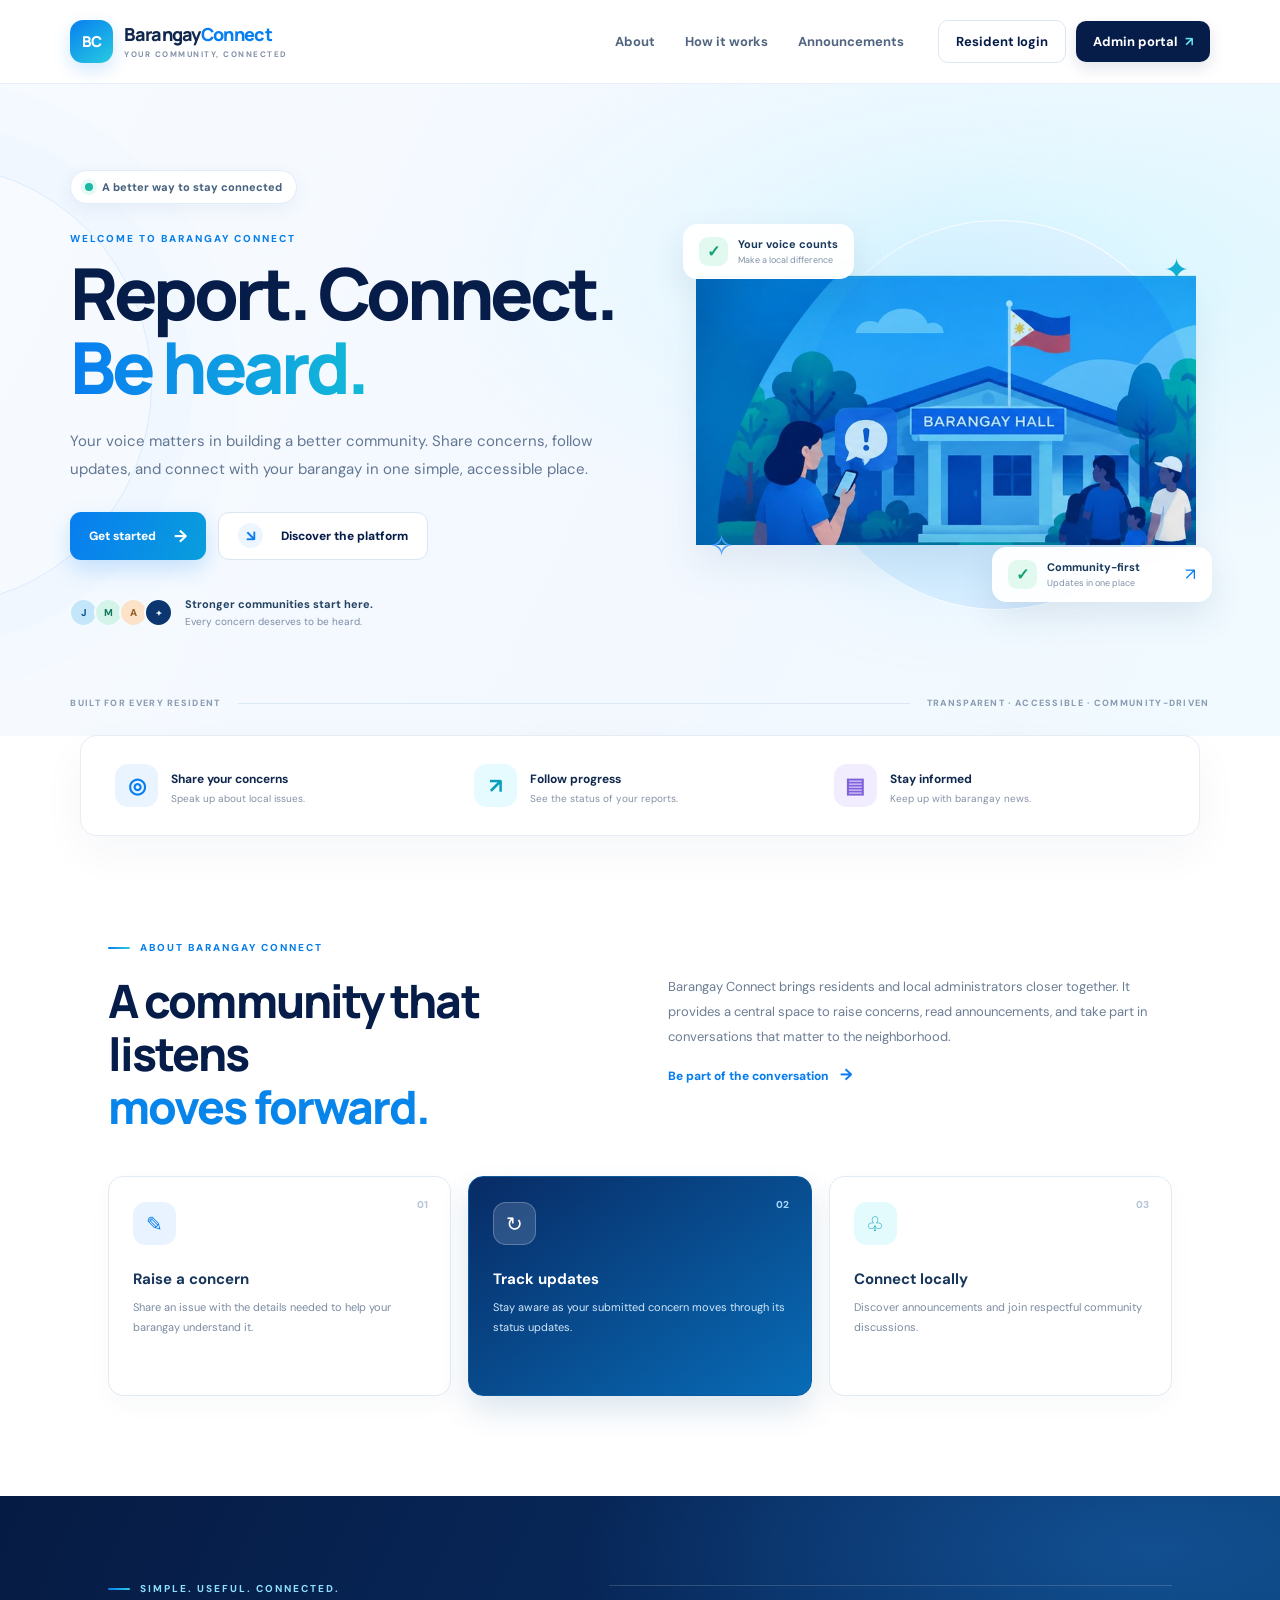
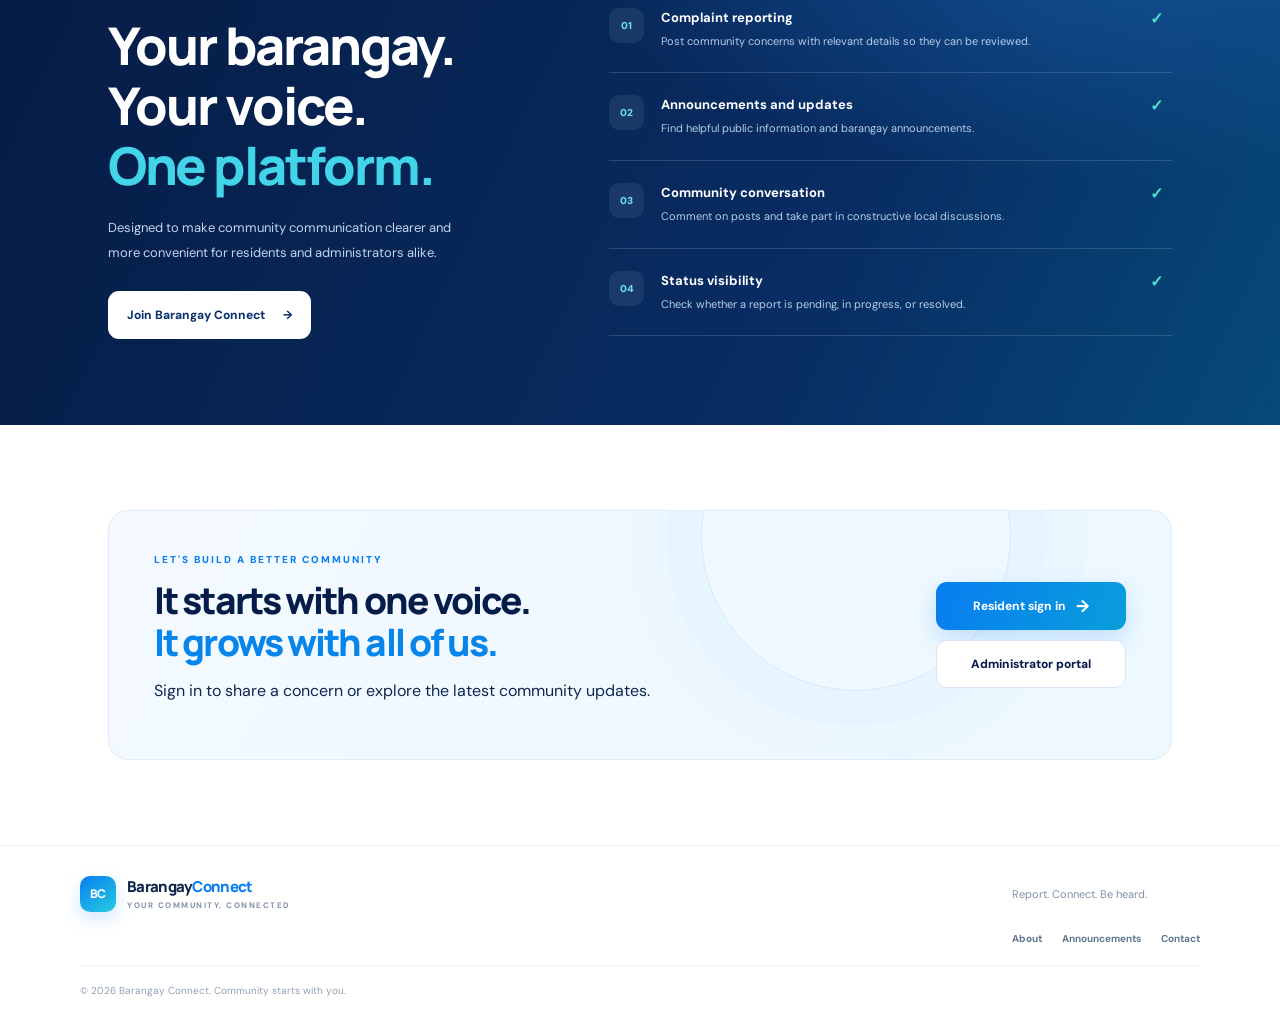
==== commit 67479ab9: "Fix sticky admin header and sidebar" ====
--- a/frontend/index.html
+++ b/frontend/index.html
@@ -2,61 +2,114 @@
 <html lang="en">
 <head>
   <meta charset="UTF-8">
-  <meta name="viewport" content="width=device-width, initial-scale=1.0, viewport-fit=cover">
-  <title>Barangay Connect</title>
-  <link rel="stylesheet" href="style.css">
-    <link rel="stylesheet" href="bc-redesign.css?v=sticky-admin-fix2">
-    <link rel="preconnect" href="https://fonts.googleapis.com">
-    <link rel="preconnect" href="https://fonts.gstatic.com" crossorigin>
-    <link href="https://fonts.googleapis.com/css2?family=DM+Sans:wght@400;500;600;700;800&display=swap" rel="stylesheet">
+  <meta name="viewport" content="width=device-width, initial-scale=1.0">
+  <meta name="theme-color" content="#071d49">
+  <meta name="description" content="Barangay Connect helps residents share community concerns and stay updated with local announcements.">
+  <title>Barangay Connect | Report. Connect. Be heard.</title>
+  <link rel="icon" href="favicon.ico" type="image/x-icon">
+  <link rel="preconnect" href="https://fonts.googleapis.com">
+  <link rel="preconnect" href="https://fonts.gstatic.com" crossorigin>
+  <link href="https://fonts.googleapis.com/css2?family=DM+Sans:wght@400;500;600;700;800&family=Manrope:wght@400;500;600;700;800&display=swap" rel="stylesheet">
+  <link rel="stylesheet" href="landing.css">
 </head>
-<body class="auth-page">
-  <main class="auth-shell">
-    <section class="brand-panel">
-      <div class="brand-mark">BC</div>
-      <p class="eyebrow">BARANGAY CONNECT</p>
-      <h1>Report. Connect.<br>Be heard.</h1>
-      <p class="brand-copy">A modern community space for sharing barangay concerns, announcements and helpful updates.</p>
-      <div class="brand-points">
-        <span>✓ Community complaints</span>
-        <span>✓ Public announcements</span>
-        <span>✓ Community comments</span>
+<body class="landing-page">
+  <header class="site-header">
+    <a class="brand" href="index.html" aria-label="Barangay Connect home">
+      <span class="brand-icon">BC</span>
+      <span>Barangay<span class="brand-blue">Connect</span><small>YOUR COMMUNITY, CONNECTED</small></span>
+    </a>
+    <button class="menu-toggle" id="menuToggle" aria-label="Toggle navigation" aria-expanded="false">☰</button>
+    <nav class="site-nav" id="siteNav">
+      <a href="#about">About</a>
+      <a href="#features">How it works</a>
+      <a href="announcements.html">Announcements</a>
+      <div class="nav-actions">
+        <a class="nav-login" href="resident-login.html">Resident login</a>
+        <a class="nav-admin" href="admin.html">Admin portal <span aria-hidden="true">↗</span></a>
+      </div>
+    </nav>
+  </header>
+
+  <main>
+    <section class="hero">
+      <div class="hero-grid">
+        <div class="hero-copy">
+          <div class="hero-pill"><span class="pulse-dot"></span> A better way to stay connected</div>
+          <p class="eyebrow">WELCOME TO BARANGAY CONNECT</p>
+          <h1>Report. Connect.<br><span>Be heard.</span></h1>
+          <p class="hero-description">Your voice matters in building a better community. Share concerns, follow updates, and connect with your barangay in one simple, accessible place.</p>
+          <div class="hero-actions">
+            <a class="button button-primary" href="resident-login.html">Get started <span>→</span></a>
+            <a class="button button-outline" href="#about"><span class="play-icon">↘</span> Discover the platform</a>
+          </div>
+          <div class="hero-trust">
+            <div class="trust-avatars" aria-hidden="true"><span>J</span><span>M</span><span>A</span><span>+</span></div>
+            <p><strong>Stronger communities start here.</strong><br><span>Every concern deserves to be heard.</span></p>
+          </div>
+        </div>
+        <div class="hero-art">
+          <div class="art-glow"></div>
+          <div class="art-top-tag"><span class="tag-check">✓</span><span><strong>Your voice counts</strong><small>Make a local difference</small></span></div>
+          <img src="barangay-hero-illustration.jpg" alt="Illustration representing a connected, supportive community" onerror="this.style.display='none';document.querySelector('.fallback-art').style.display='grid'">
+          <div class="fallback-art" aria-hidden="true"><div class="fallback-sun"></div><div class="fallback-building building-one"></div><div class="fallback-building building-two"></div><div class="fallback-people"><i></i><i></i><i></i></div></div>
+          <div class="art-bottom-card"><span class="status-icon">✓</span><span><strong>Community-first</strong><small>Updates in one place</small></span><span class="card-arrow">↗</span></div>
+          <span class="floating-star star-one">✦</span><span class="floating-star star-two">✧</span>
+        </div>
+      </div>
+      <div class="hero-bottom-line"><span>BUILT FOR EVERY RESIDENT</span><span class="line"></span><span>TRANSPARENT · ACCESSIBLE · COMMUNITY-DRIVEN</span></div>
+    </section>
+
+    <section class="value-strip" aria-label="Platform benefits">
+      <article><span class="value-icon blue">◎</span><div><strong>Share your concerns</strong><p>Speak up about local issues.</p></div></article>
+      <article><span class="value-icon cyan">↗</span><div><strong>Follow progress</strong><p>See the status of your reports.</p></div></article>
+      <article><span class="value-icon violet">▤</span><div><strong>Stay informed</strong><p>Keep up with barangay news.</p></div></article>
+    </section>
+
+    <section class="about-section section-wrap" id="about">
+      <div class="section-kicker"><span></span> ABOUT BARANGAY CONNECT</div>
+      <div class="about-grid">
+        <div><h2>A community that listens<br><span>moves forward.</span></h2></div>
+        <div class="about-text"><p>Barangay Connect brings residents and local administrators closer together. It provides a central space to raise concerns, read announcements, and take part in conversations that matter to the neighborhood.</p><a class="text-link" href="resident-login.html">Be part of the conversation <span>→</span></a></div>
+      </div>
+      <div class="about-cards">
+        <article class="info-card"><div class="info-number">01</div><div class="info-symbol blue-bg">✎</div><h3>Raise a concern</h3><p>Share an issue with the details needed to help your barangay understand it.</p></article>
+        <article class="info-card featured"><div class="info-number">02</div><div class="info-symbol white-bg">↻</div><h3>Track updates</h3><p>Stay aware as your submitted concern moves through its status updates.</p></article>
+        <article class="info-card"><div class="info-number">03</div><div class="info-symbol cyan-bg">♧</div><h3>Connect locally</h3><p>Discover announcements and join respectful community discussions.</p></article>
       </div>
     </section>
 
-    <section class="auth-card">
-        <div class="tabs">
-            <button class="tab active" id="loginTab">Sign in</button>
-            <button class="tab" id="registerTab">Create account</button>
+    <section class="feature-section" id="features">
+      <div class="section-wrap feature-grid">
+        <div class="feature-copy"><div class="section-kicker light"><span></span> SIMPLE. USEFUL. CONNECTED.</div><h2>Your barangay.<br>Your voice.<br><span>One platform.</span></h2><p>Designed to make community communication clearer and more convenient for residents and administrators alike.</p><a class="button button-light" href="resident-login.html">Join Barangay Connect <span>→</span></a></div>
+        <div class="feature-list">
+          <article><span class="feature-list-icon">01</span><div><h3>Complaint reporting</h3><p>Post community concerns with relevant details so they can be reviewed.</p></div><span class="feature-check">✓</span></article>
+          <article><span class="feature-list-icon">02</span><div><h3>Announcements and updates</h3><p>Find helpful public information and barangay announcements.</p></div><span class="feature-check">✓</span></article>
+          <article><span class="feature-list-icon">03</span><div><h3>Community conversation</h3><p>Comment on posts and take part in constructive local discussions.</p></div><span class="feature-check">✓</span></article>
+          <article><span class="feature-list-icon">04</span><div><h3>Status visibility</h3><p>Check whether a report is pending, in progress, or resolved.</p></div><span class="feature-check">✓</span></article>
         </div>
+      </div>
+    </section>
 
-        <form id="loginForm">
-            <h2>Welcome back</h2>
-            <p class="muted">Sign in to your community account.</p>
-            <label>Email</label>
-            <input id="loginEmail" type="email" required placeholder="you@example.com">
-            <label>Password</label>
-            <input id="loginPassword" type="password" required placeholder="Your password">
-            <button class="primary-btn" type="submit">Sign in</button>
-            <p class="form-message" id="loginMessage"></p>
-        </form>
-
-        <form id="registerForm" class="hidden">
-            <h2>Join your community</h2>
-            <p class="muted">Create an account to post complaints and comments.</p>
-            <label>Full name</label>
-            <input id="registerName" required maxlength="80" placeholder="Juan Dela Cruz">
-            <label>Email</label>
-            <input id="registerEmail" type="email" required placeholder="you@example.com">
-            <label>Password</label>
-            <input id="registerPassword" type="password" required minlength="6" placeholder="At least 6 characters">
-            <button class="primary-btn" type="submit">Create account</button>
-            <p class="form-message" id="registerMessage"></p>
-        </form>
-        <a class="admin-link" href="admin.html">Administrator login →</a>
+    <section class="cta-section section-wrap">
+      <div class="cta-panel"><div class="cta-decoration"></div><div><p class="eyebrow">LET'S BUILD A BETTER COMMUNITY</p><h2>It starts with one voice.<br><span>It grows with all of us.</span></h2><p>Sign in to share a concern or explore the latest community updates.</p></div><div class="cta-actions"><a class="button button-primary" href="resident-login.html">Resident sign in <span>→</span></a><a class="button button-outline" href="admin.html">Administrator portal</a></div></div>
     </section>
   </main>
-  <script src="config.js"></script>
-  <script src="auth.js"></script>
+
+  <footer class="site-footer"><a class="brand footer-brand" href="index.html"><span class="brand-icon">BC</span><span>Barangay<span class="brand-blue">Connect</span><small>YOUR COMMUNITY, CONNECTED</small></span></a><p>Report. Connect. Be heard.</p><div><a href="about.html">About</a><a href="announcements.html">Announcements</a><a href="contact.html">Contact</a></div><small class="copyright">© <span id="year"></span> Barangay Connect. Community starts with you.</small></footer>
+  <script>
+    const menuToggle = document.getElementById('menuToggle');
+    const siteNav = document.getElementById('siteNav');
+    menuToggle.addEventListener('click', () => {
+      const open = siteNav.classList.toggle('is-open');
+      menuToggle.setAttribute('aria-expanded', String(open));
+      menuToggle.textContent = open ? '✕' : '☰';
+    });
+    siteNav.querySelectorAll('a').forEach(link => link.addEventListener('click', () => {
+      siteNav.classList.remove('is-open');
+      menuToggle.setAttribute('aria-expanded', 'false');
+      menuToggle.textContent = '☰';
+    }));
+    document.getElementById('year').textContent = new Date().getFullYear();
+  </script>
 </body>
 </html>
--- a/frontend/landing.css
+++ b/frontend/landing.css
@@ -0,0 +1,13 @@
+/* Barangay Connect — public landing page */
+:root{--navy:#071d49;--navy2:#0b326c;--blue:#087ff0;--cyan:#26c5df;--ink:#10284d;--muted:#6d7f99;--line:#e2eaf4;--pale:#f3f8ff;--white:#fff;--shadow:0 18px 55px rgba(10,43,91,.1)}
+*{box-sizing:border-box}html{scroll-behavior:smooth;scroll-padding-top:90px}body{margin:0;font-family:'DM Sans',sans-serif;color:var(--ink);background:#fff}a{color:inherit;text-decoration:none}button{font:inherit}.site-header{height:84px;display:flex;align-items:center;justify-content:space-between;gap:28px;padding:0 max(5.5%,calc((100% - 1240px)/2));position:sticky;top:0;z-index:50;background:rgba(255,255,255,.94);backdrop-filter:blur(16px);border-bottom:1px solid #e9eff7}.brand{display:flex;align-items:center;gap:11px;font-family:Manrope,sans-serif;font-size:18px;line-height:1.15;font-weight:800;letter-spacing:-.7px;white-space:nowrap}.brand-icon{width:43px;height:43px;border-radius:13px;display:grid;place-items:center;background:linear-gradient(145deg,#087ff0,#27cbe0);color:#fff;font-size:15px;letter-spacing:-.4px;box-shadow:0 7px 18px #087ff02e}.brand-blue{color:#087ff0}.brand small{display:block;margin-top:5px;color:#8391a7;font:700 8px 'DM Sans',sans-serif;letter-spacing:1.5px}.site-nav{display:flex;align-items:center;gap:30px;color:#526580;font-size:13px;font-weight:700}.site-nav>a:not(.nav-admin):hover,.site-footer a:hover{color:var(--blue)}.nav-actions{display:flex;align-items:center;gap:10px;margin-left:4px}.nav-login,.nav-admin{padding:12px 17px;border-radius:10px}.nav-login{color:var(--navy);border:1px solid #dbe6f4}.nav-admin{background:var(--navy);color:#fff;box-shadow:0 6px 15px #071d491e}.nav-admin span{margin-left:5px;color:#69dff0}.menu-toggle{display:none;border:0;background:#eef6ff;border-radius:10px;color:var(--navy);padding:9px 12px;font-size:20px}
+.hero{position:relative;overflow:hidden;padding:78px max(5.5%,calc((100% - 1240px)/2)) 27px;background:radial-gradient(ellipse at 81% 29%,#d8f6ff 0,rgba(226,247,255,.62) 23%,transparent 43%),linear-gradient(115deg,#f7fbff 0%,#f3f8ff 56%,#f0faff 100%)}.hero:before{content:"";position:absolute;width:440px;height:440px;left:-290px;top:80px;border:1px solid #dbeafe;border-radius:50%;box-shadow:0 0 0 40px #eaf3ff55,0 0 0 85px #eaf3ff44}.hero-grid{max-width:1240px;margin:auto;display:grid;grid-template-columns:1.04fr .96fr;align-items:center;gap:42px;min-height:440px;position:relative;z-index:1}.hero-copy{padding:8px 0 27px}.hero-pill{display:inline-flex;align-items:center;gap:9px;background:#fff;border:1px solid #e1ecf9;border-radius:100px;padding:9px 14px;color:#47627f;font-size:11px;font-weight:800;box-shadow:0 5px 18px #0b3d7510;margin-bottom:28px}.pulse-dot{width:8px;height:8px;border-radius:50%;background:#19b9a6;box-shadow:0 0 0 4px #19b9a61a}.eyebrow,.section-kicker{font-size:10px;letter-spacing:2px;font-weight:800;color:#087ee9}.hero-copy>.eyebrow{margin:0 0 12px}.hero h1{font:800 clamp(48px,5.6vw,74px)/1.03 Manrope,sans-serif;letter-spacing:-4.1px;color:var(--navy);margin:0}.hero h1 span{background:linear-gradient(90deg,#087df0,#13b9d7);-webkit-background-clip:text;background-clip:text;color:transparent}.hero-description{max-width:525px;margin:22px 0 28px;color:#637793;font-size:15px;line-height:1.9}.hero-actions{display:flex;align-items:center;flex-wrap:wrap;gap:12px}.button{min-height:48px;padding:0 19px;border-radius:11px;display:inline-flex;align-items:center;justify-content:center;gap:18px;font-size:12px;font-weight:800;transition:transform .2s,box-shadow .2s,background .2s}.button:hover,.nav-admin:hover{transform:translateY(-2px)}.button-primary{background:linear-gradient(110deg,#087df0,#099edc);color:#fff;box-shadow:0 9px 22px #087ff034}.button-primary:hover{box-shadow:0 12px 26px #087ff044}.button-primary span{font-size:17px}.button-outline{border:1px solid #d9e5f3;background:#fff;color:var(--navy)}.play-icon{display:grid;place-items:center;width:25px;height:25px;border-radius:50%;background:#edf6ff;color:#087df0;font-size:15px}.hero-trust{display:flex;align-items:center;gap:12px;margin-top:35px}.trust-avatars{display:flex;padding-left:3px}.trust-avatars span{display:grid;place-items:center;width:29px;height:29px;border:2px solid #f5faff;border-radius:50%;margin-left:-4px;background:#c4e6fb;color:#12528b;font-size:10px;font-weight:800}.trust-avatars span:nth-child(2){background:#d4f4e9;color:#16785f}.trust-avatars span:nth-child(3){background:#fbe2c9;color:#985d22}.trust-avatars span:nth-child(4){background:#0c3670;color:white}.hero-trust p{font-size:10px;line-height:1.7;margin:0;color:#7b8ca4}.hero-trust strong{font-size:11px;color:#244261}.hero-art{height:440px;position:relative;display:grid;place-items:center}.hero-art:before{content:"";position:absolute;width:390px;height:390px;border-radius:50%;background:linear-gradient(145deg,#e1f7ff,#d5e9ff);right:3%;top:7%;box-shadow:inset 0 0 0 1px #fff}.art-glow{position:absolute;width:330px;height:330px;border-radius:50%;background:#bceaff;filter:blur(45px);opacity:.5}.hero-art>img{position:relative;z-index:2;width:min(100%,500px);max-height:430px;object-fit:contain;mix-blend-mode:multiply;filter:drop-shadow(0 22px 18px #0b3e6d14)}.art-top-tag,.art-bottom-card{position:absolute;z-index:4;display:flex;align-items:center;gap:10px;background:rgba(255,255,255,.96);border:1px solid #fff;border-radius:14px;box-shadow:0 14px 35px #123e691b;padding:12px 15px}.art-top-tag{top:34px;left:0}.art-top-tag strong,.art-bottom-card strong{display:block;font-size:11px;color:#17375c}.art-top-tag small,.art-bottom-card small{display:block;font-size:9px;color:#8191a7;margin-top:3px}.tag-check,.status-icon{display:grid;place-items:center;width:29px;height:29px;border-radius:9px;background:#e2f9ef;color:#12a276;font-weight:900}.art-bottom-card{bottom:28px;right:-2px;min-width:220px}.card-arrow{margin-left:auto;color:#087df0;font-size:17px}.floating-star{position:absolute;color:#11afd4;font-size:30px;z-index:3}.star-one{right:4%;top:60px}.star-two{left:5%;bottom:65px;color:#4c9eff}.fallback-art{display:none;position:absolute;z-index:2;width:360px;height:340px;bottom:25px;left:50%;transform:translateX(-50%);border-radius:45% 45% 15% 15%;background:linear-gradient(145deg,#c8efff,#a6d8ff);overflow:hidden}.fallback-sun{position:absolute;width:110px;height:110px;border-radius:50%;background:#fbd68e;top:40px;right:48px}.fallback-building{position:absolute;bottom:0;background:#fff;border:5px solid #6db5e9;border-bottom:0}.building-one{width:140px;height:170px;left:35px;border-radius:8px 8px 0 0}.building-two{width:105px;height:125px;right:32px;border-radius:8px 8px 0 0;background:#eaf7ff}.fallback-people{position:absolute;bottom:0;left:110px;display:flex;gap:12px}.fallback-people i{width:35px;height:80px;border-radius:18px 18px 0 0;background:#087df0}.fallback-people i:nth-child(2){height:100px;background:#f2b15c}.fallback-people i:nth-child(3){height:70px;background:#0a927d}.hero-bottom-line{max-width:1240px;margin:40px auto 0;display:flex;align-items:center;gap:17px;color:#8a9bb1;font-size:9px;font-weight:800;letter-spacing:1.3px}.hero-bottom-line .line{height:1px;flex:1;background:#dce7f4}
+.value-strip{max-width:1120px;margin:-1px auto 0;padding:28px 34px;display:grid;grid-template-columns:repeat(3,1fr);gap:28px;position:relative;z-index:4;background:#fff;border:1px solid #e6edf7;border-radius:17px;box-shadow:0 16px 45px #0a2d5d0b}.value-strip article{display:flex;align-items:center;gap:13px}.value-icon{width:43px;height:43px;display:grid;place-items:center;border-radius:13px;font-size:21px;font-weight:700}.value-icon.blue{background:#eaf4ff;color:#087df0}.value-icon.cyan{background:#e5fbff;color:#0b9eb9}.value-icon.violet{background:#f1edff;color:#8061db}.value-strip strong{font-size:12px}.value-strip p{margin:4px 0 0;color:#8492a6;font-size:10px}
+.section-wrap{max-width:1120px;margin:0 auto;padding-left:28px;padding-right:28px}.about-section{padding-top:105px;padding-bottom:100px}.section-kicker{display:flex;align-items:center;gap:10px;margin-bottom:21px}.section-kicker>span{width:22px;height:2px;background:linear-gradient(90deg,#087df0,#2acbe0);border-radius:5px}.about-grid{display:grid;grid-template-columns:1fr 1fr;gap:55px;align-items:start}.about-grid h2,.feature-copy h2,.cta-panel h2{font:800 clamp(32px,4vw,46px)/1.15 Manrope,sans-serif;letter-spacing:-1.9px;margin:0;color:var(--navy)}.about-grid h2 span,.cta-panel h2 span{color:#0785eb}.about-text p{font-size:13px;line-height:1.9;color:#6c7d94;margin:0 0 15px}.text-link{font-size:12px;font-weight:800;color:#087df0}.text-link span{margin-left:8px;font-size:16px}.about-cards{display:grid;grid-template-columns:repeat(3,1fr);gap:17px;margin-top:42px}.info-card{position:relative;min-height:220px;padding:25px 24px;border:1px solid #e2eaf4;border-radius:15px;background:#fff;box-shadow:0 9px 24px #10345e08}.info-number{position:absolute;right:22px;top:21px;font-size:10px;font-weight:800;color:#b5c4d6}.info-symbol{width:43px;height:43px;border-radius:13px;display:grid;place-items:center;font-size:20px;margin-bottom:24px}.blue-bg{background:#e8f3ff;color:#087df0}.cyan-bg{background:#e4fbfd;color:#069bb8}.white-bg{background:#ffffff25;color:#fff;border:1px solid #ffffff3d}.info-card h3{font-size:15px;margin:0 0 9px;color:#18365b}.info-card p{font-size:11px;line-height:1.8;color:#7b8ba0;margin:0}.info-card.featured{background:linear-gradient(145deg,#082b65,#086cb7);border-color:#0b5a9d;box-shadow:0 15px 30px #0a4d8823}.featured .info-number{color:#a8d8ff}.featured h3{color:#fff}.featured p{color:#d2e8fb}
+.feature-section{background:radial-gradient(ellipse at 90% 10%,#124f91 0,transparent 35%),linear-gradient(115deg,#061b43,#082d63 65%,#064a79);color:#fff;padding:86px 0}.feature-grid{display:grid;grid-template-columns:.85fr 1.15fr;gap:85px;align-items:center}.section-kicker.light{color:#8dddfb}.feature-copy h2{font-size:clamp(37px,4.4vw,52px);color:#fff}.feature-copy h2 span{color:#42d4e8}.feature-copy>p{font-size:13px;line-height:1.9;color:#c0d5ef;max-width:350px;margin:21px 0 25px}.button-light{background:#fff;color:#0b326c}.feature-list{border-top:1px solid #ffffff27}.feature-list article{display:grid;grid-template-columns:38px 1fr 22px;align-items:start;gap:14px;padding:22px 0;border-bottom:1px solid #ffffff27}.feature-list-icon{display:grid;place-items:center;width:35px;height:35px;border-radius:10px;background:#ffffff13;color:#6ee5f5;font-size:10px;font-weight:800}.feature-list h3{font-size:13px;margin:1px 0 6px;color:#fff}.feature-list p{font-size:11px;line-height:1.7;margin:0;color:#b7cde8}.feature-check{color:#51dfcb;font-weight:900}
+.cta-section{padding-top:85px;padding-bottom:85px}.cta-panel{position:relative;overflow:hidden;display:grid;grid-template-columns:1fr auto;align-items:center;gap:35px;padding:42px 45px;border:1px solid #e0ebf7;border-radius:20px;background:linear-gradient(120deg,#f3f9ff,#edf8ff)}.cta-panel .eyebrow{margin:0 0 13px}.cta-panel h2{font-size:clamp(27px,3vw,37px)}.cta-panel>div:first-child>p:last-child{font-size:11px;color:#7587a0;margin:12px 0 0}.cta-actions{display:flex;flex-direction:column;gap:10px;min-width:190px;position:relative;z-index:2}.cta-actions .button{gap:10px}.cta-decoration{position:absolute;right:160px;top:-130px;width:310px;height:310px;border:1px solid #d4e8fa;border-radius:50%;box-shadow:0 0 0 35px #dceeff50,0 0 0 75px #dceeff35}
+.site-footer{display:grid;grid-template-columns:1fr auto;gap:20px;align-items:center;padding:30px max(5.5%,calc((100% - 1120px)/2));border-top:1px solid #e7eef7;background:#fff}.footer-brand{font-size:15px}.footer-brand .brand-icon{width:36px;height:36px;font-size:12px;border-radius:10px}.site-footer>p{font-size:11px;color:#8090a5;margin:0}.site-footer>div{grid-column:2;display:flex;gap:20px;font-size:10px;color:#61758f;font-weight:700}.copyright{grid-column:1/-1;border-top:1px solid #edf1f6;padding-top:18px;color:#91a0b3;font-size:10px}
+@media(min-width:1500px){.hero{padding-top:90px}.hero-grid{min-height:475px}.hero-art{height:475px}}
+@media(max-width:1000px){.site-header{padding:0 4%}.site-nav{gap:17px}.hero{padding-left:4%;padding-right:4%;padding-top:54px}.hero-grid{gap:15px}.hero h1{font-size:clamp(48px,6vw,64px)}.hero-art{height:390px}.hero-art:before{width:330px;height:330px}.art-top-tag{left:-2px}.value-strip{margin-left:4%;margin-right:4%;padding:25px}.section-wrap{padding-left:4%;padding-right:4%}.feature-grid{gap:45px}.cta-panel{padding:35px}}
+@media(max-width:760px){.site-header{height:72px;padding:0 20px}.brand{font-size:16px}.brand-icon{width:39px;height:39px}.menu-toggle{display:block}.site-nav{display:none;position:absolute;top:71px;left:0;right:0;padding:18px 20px 22px;background:#fff;border-bottom:1px solid #e1eaf5;box-shadow:0 16px 25px #0c2b4d12;align-items:stretch;gap:0;flex-direction:column}.site-nav.is-open{display:flex}.site-nav>a{padding:13px 4px}.nav-actions{display:flex;flex-direction:column;align-items:stretch;margin:9px 0 0}.nav-actions a{text-align:center}.hero{padding:48px 22px 23px}.hero-grid{grid-template-columns:1fr;gap:4px;min-height:0}.hero-copy{padding:0}.hero-pill{margin-bottom:21px;font-size:10px}.hero h1{font-size:clamp(47px,11vw,65px);letter-spacing:-2.7px}.hero-description{font-size:13px;line-height:1.85;margin:18px 0 22px}.hero-actions{gap:9px}.button{min-height:46px;padding:0 14px;gap:12px;font-size:11px}.hero-trust{margin-top:25px}.hero-art{height:325px;margin-top:8px}.hero-art:before{width:280px;height:280px;right:auto;top:15px}.hero-art>img{max-height:325px;width:100%}.art-top-tag{top:12px;left:0;padding:9px 11px}.art-bottom-card{bottom:8px;right:0;min-width:190px;padding:10px 12px}.floating-star{font-size:23px}.hero-bottom-line{margin-top:23px;gap:10px;font-size:7px;letter-spacing:.7px}.hero-bottom-line .line{min-width:16px}.value-strip{grid-template-columns:1fr;gap:17px;margin:0 17px;padding:20px;border-radius:15px}.value-strip article{gap:12px}.value-icon{width:40px;height:40px}.about-section{padding-top:70px;padding-bottom:68px}.section-wrap{padding-left:20px;padding-right:20px}.about-grid{grid-template-columns:1fr;gap:18px}.about-grid h2{font-size:34px}.about-text p{font-size:12px}.about-cards{grid-template-columns:1fr;gap:12px;margin-top:27px}.info-card{min-height:0;padding:20px}.info-symbol{margin-bottom:16px}.info-card h3{font-size:14px}.info-card p{font-size:11px}.feature-section{padding:65px 0}.feature-grid{grid-template-columns:1fr;gap:35px}.feature-copy h2{font-size:43px}.feature-list article{padding:18px 0}.cta-section{padding-top:55px;padding-bottom:55px}.cta-panel{grid-template-columns:1fr;gap:25px;padding:28px 22px}.cta-panel h2{font-size:29px}.cta-actions{min-width:0;align-items:stretch}.site-footer{grid-template-columns:1fr;padding:27px 22px;gap:14px}.site-footer>div{grid-column:1;flex-wrap:wrap;gap:16px}.copyright{grid-column:1}.site-footer>p{font-size:10px}}
+@media(max-width:380px){.hero h1{font-size:43px}.hero-actions{align-items:stretch;flex-direction:column}.hero-actions .button{width:100%}.hero-art{height:280px}.hero-art:before{width:235px;height:235px}.art-top-tag{transform:scale(.9);transform-origin:top left}.art-bottom-card{transform:scale(.9);transform-origin:bottom right}.hero-bottom-line{font-size:6px}.brand small{font-size:7px}}
